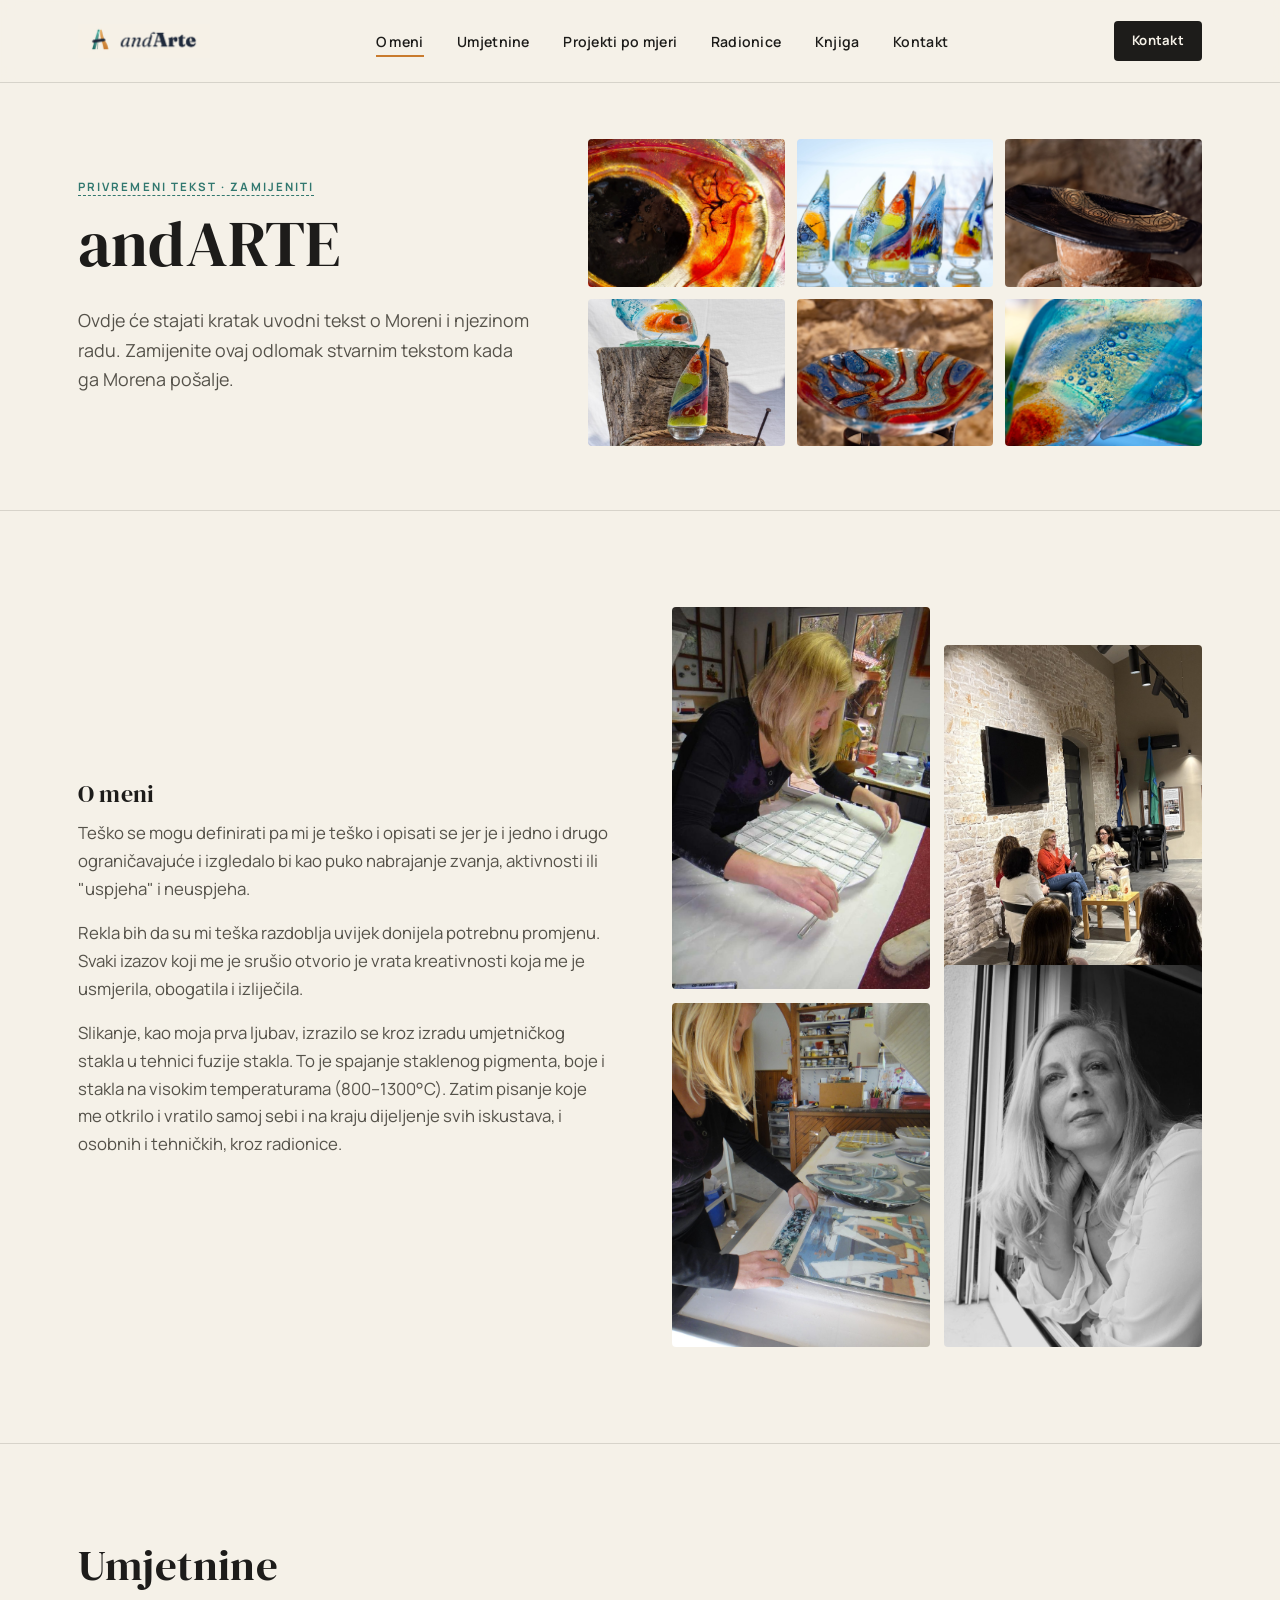
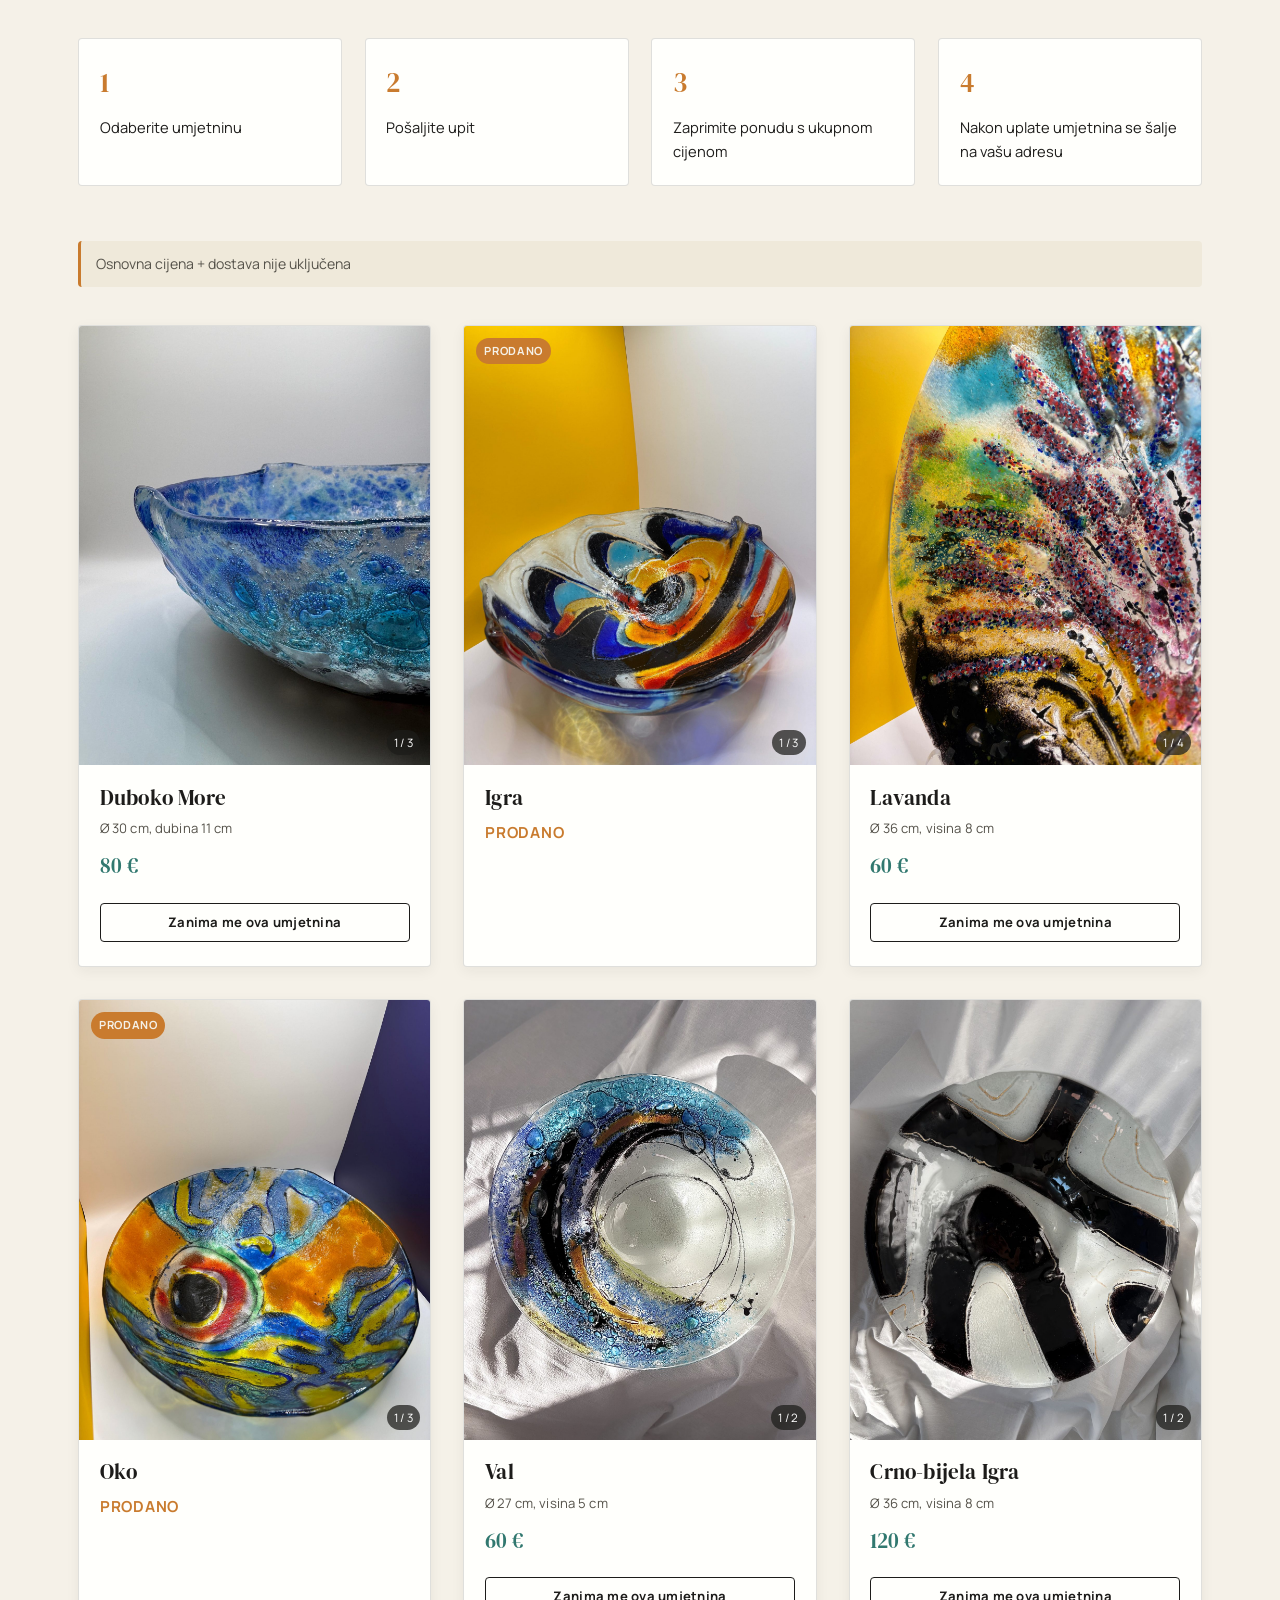
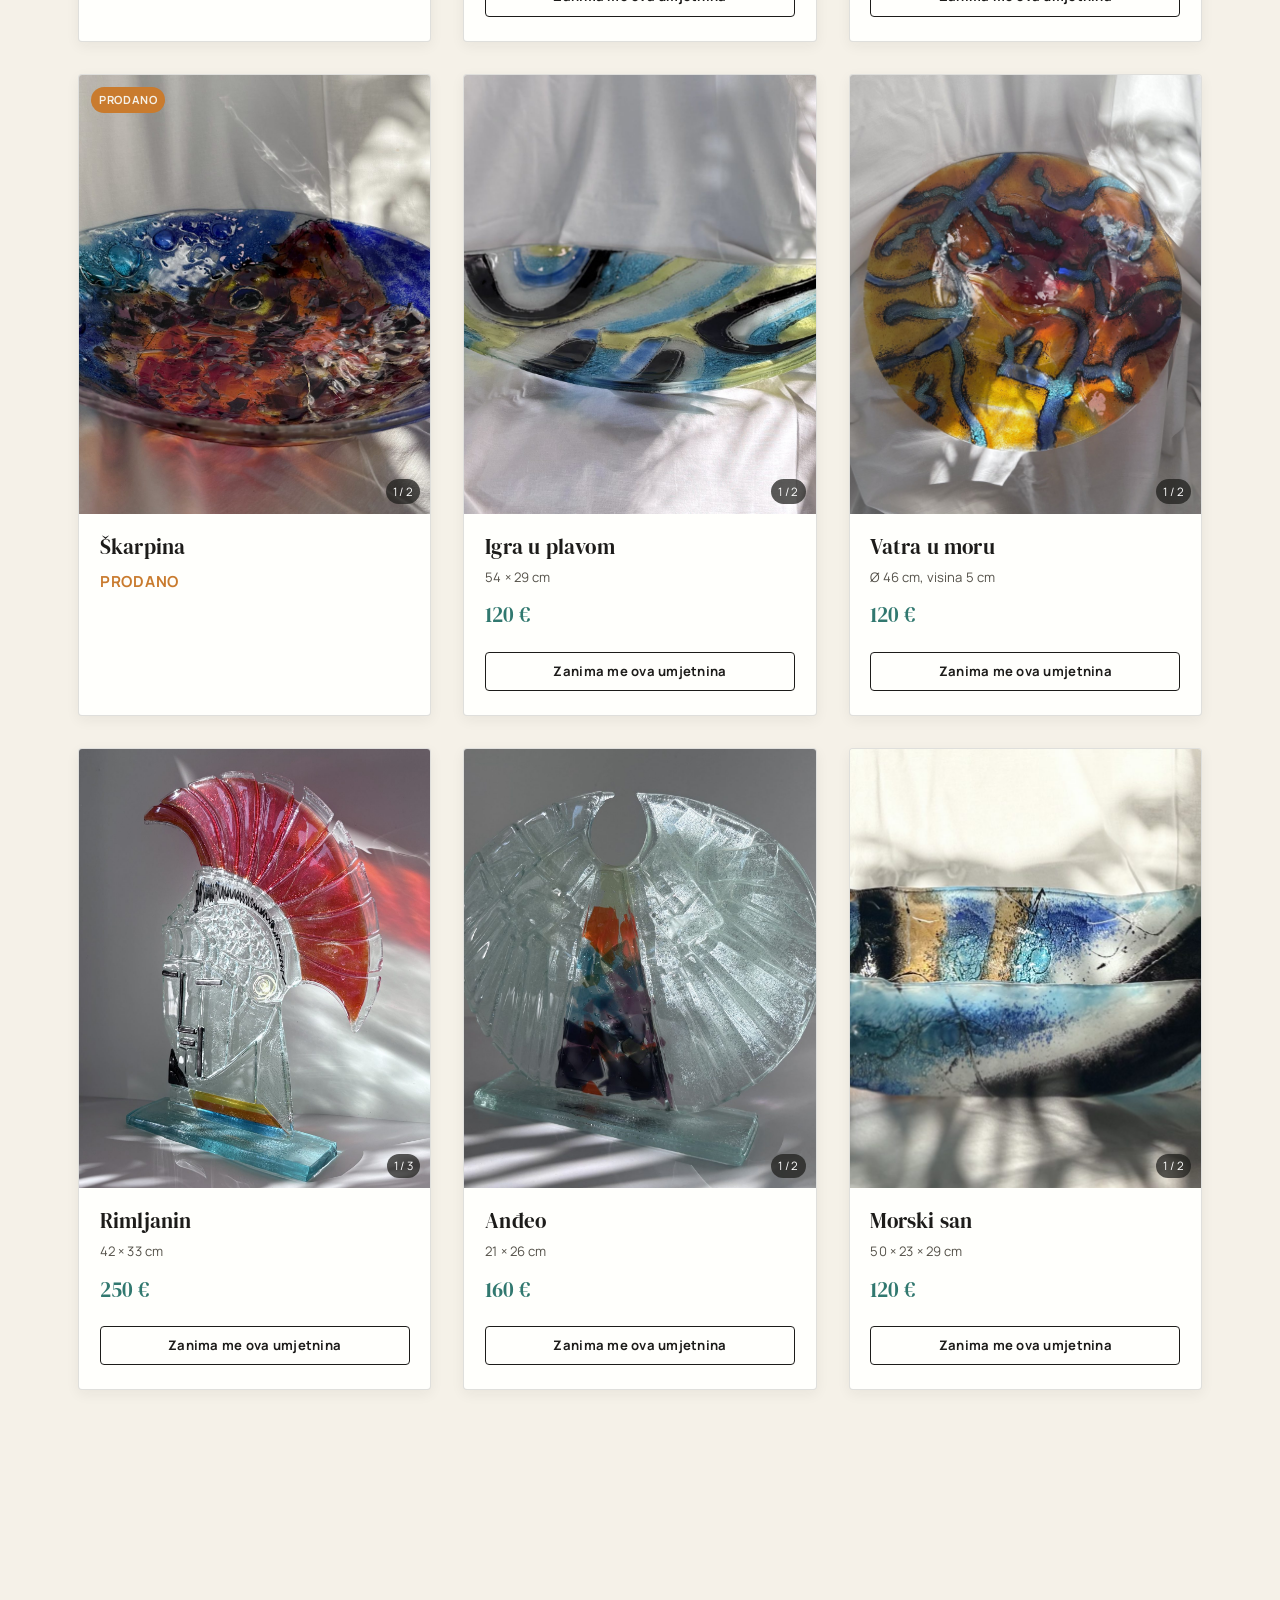
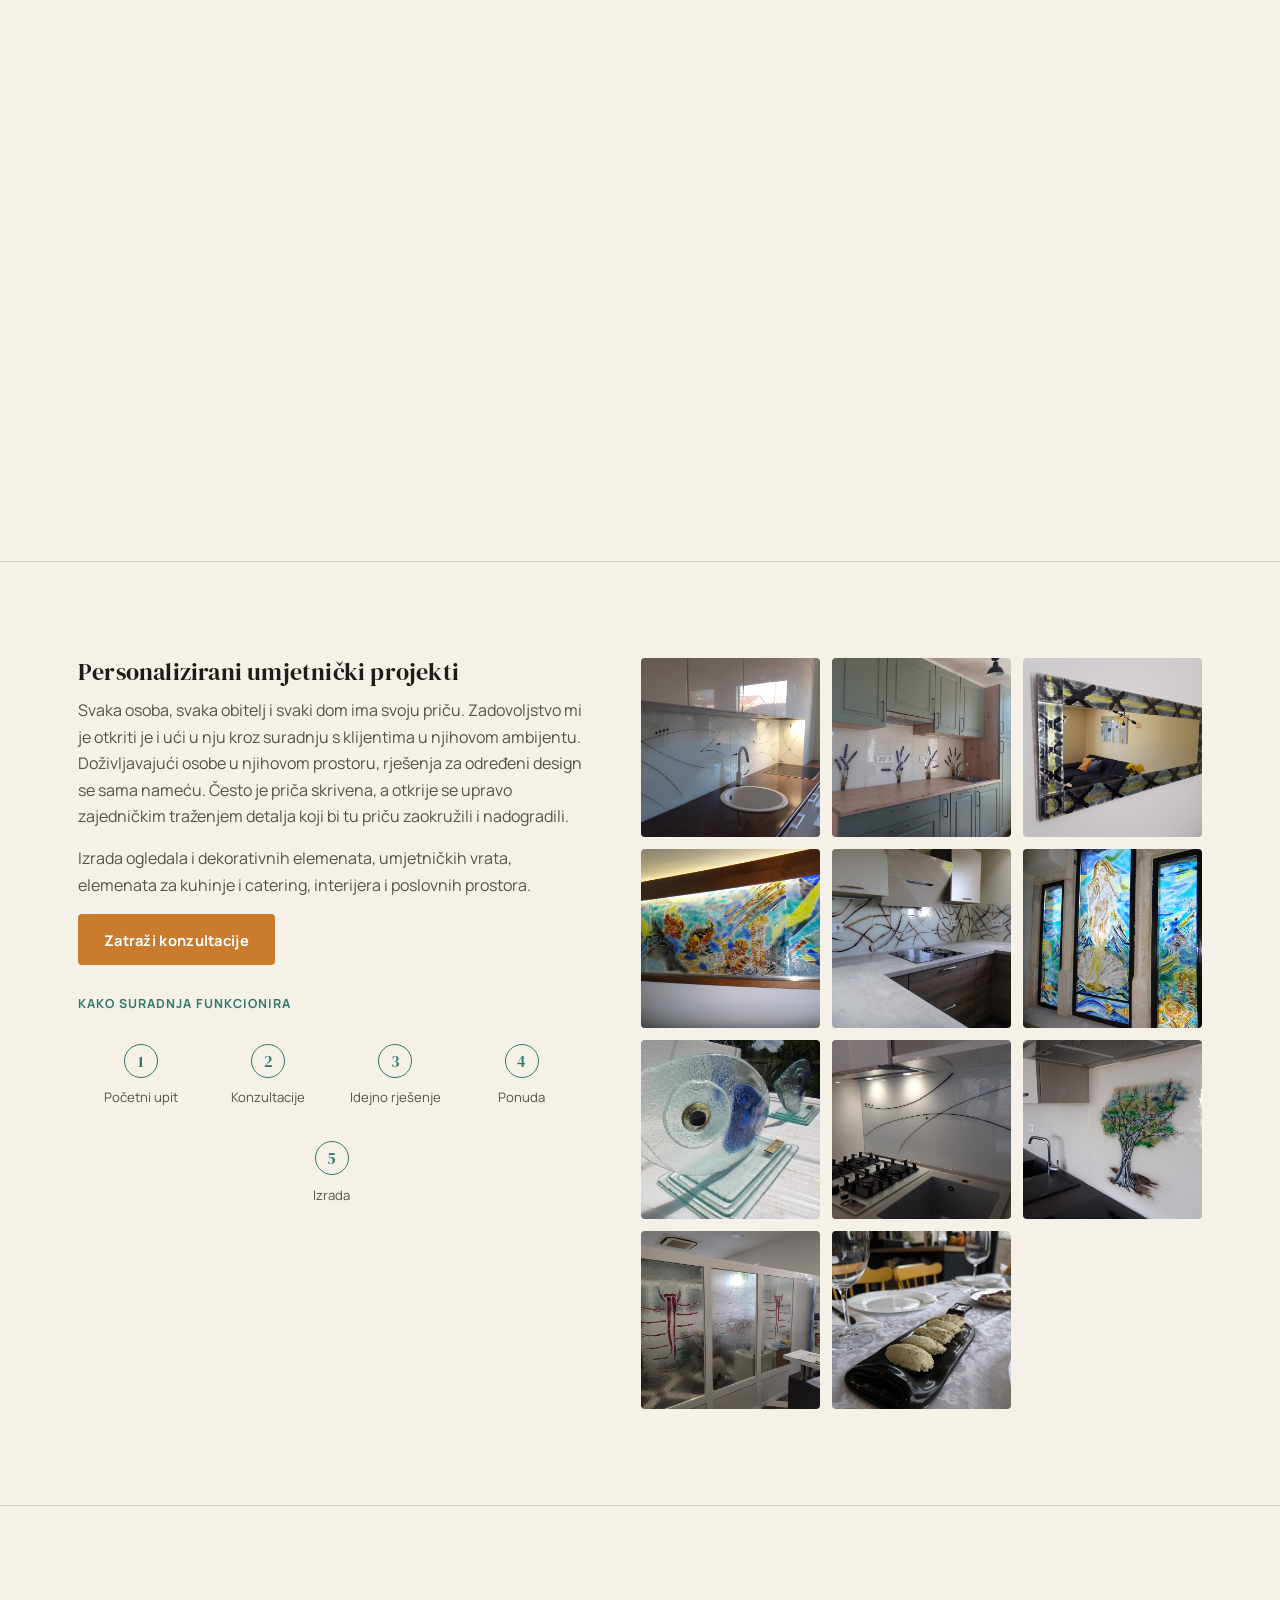
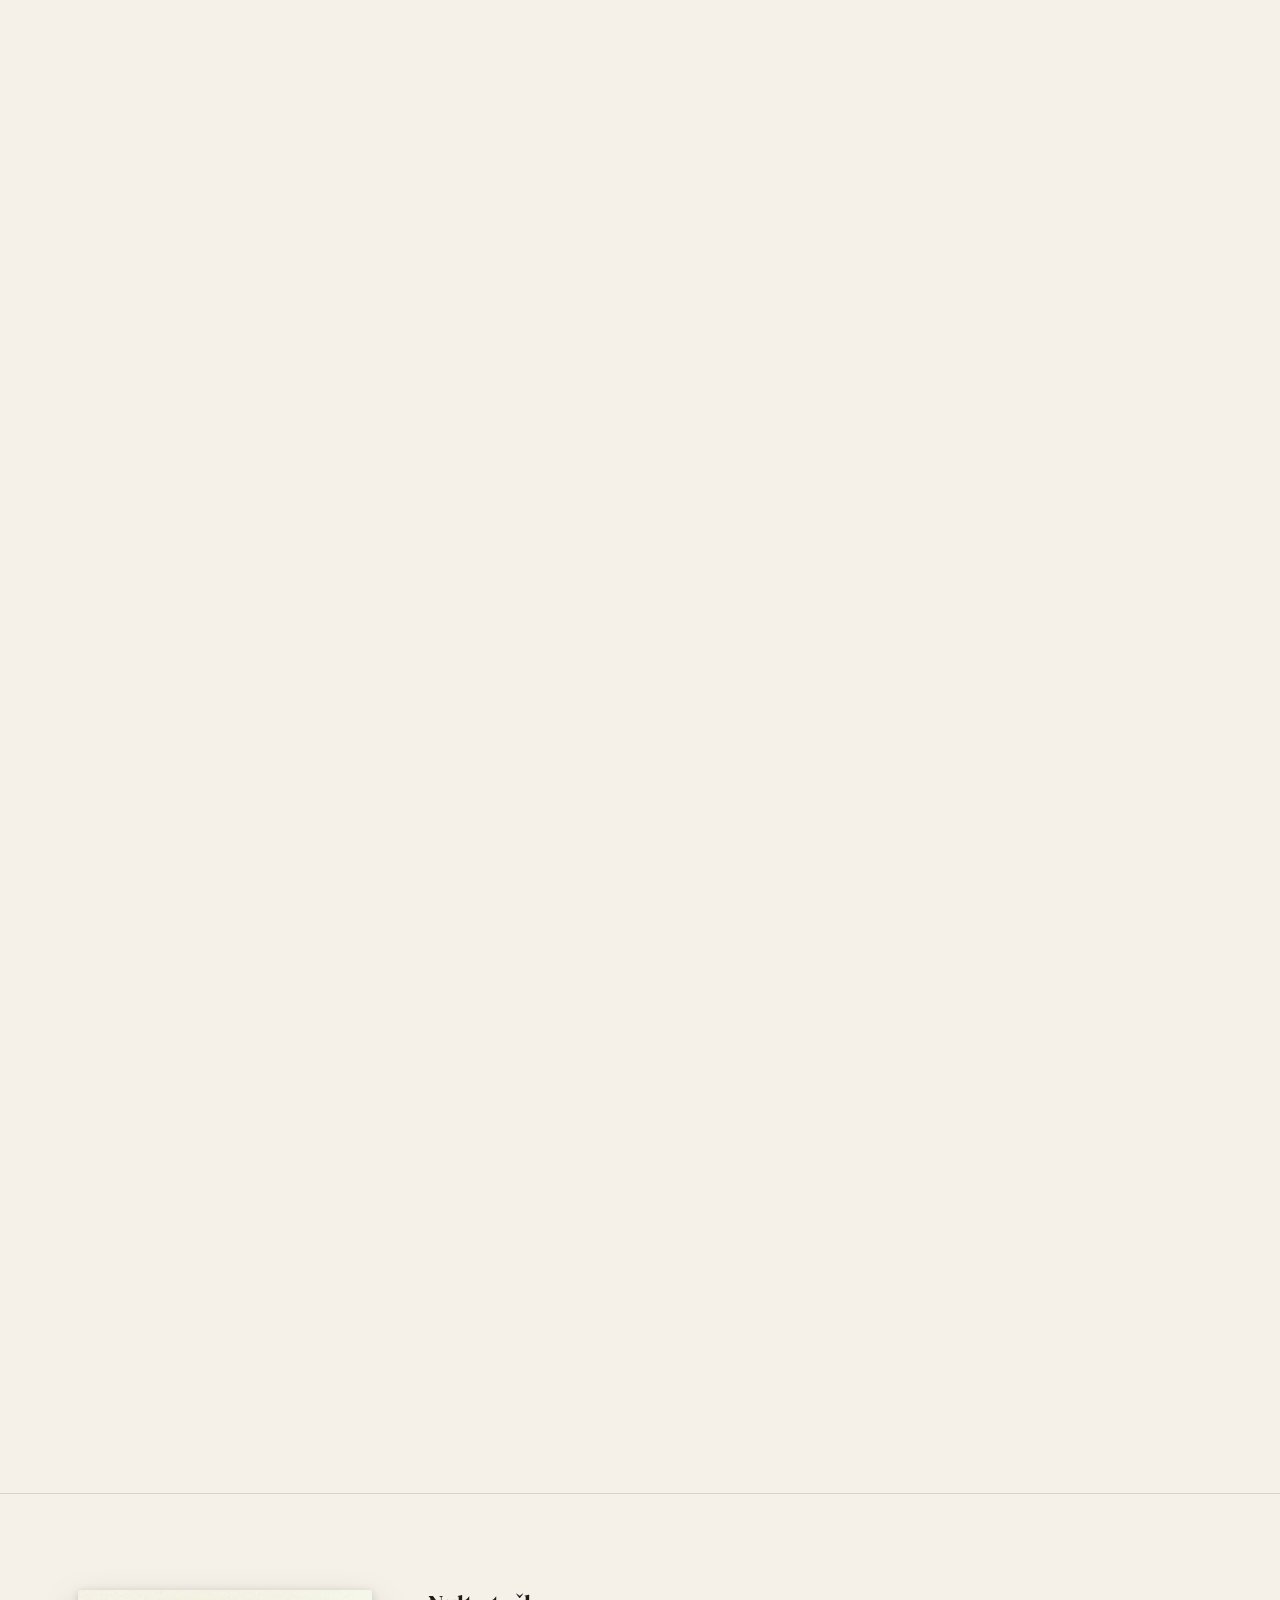
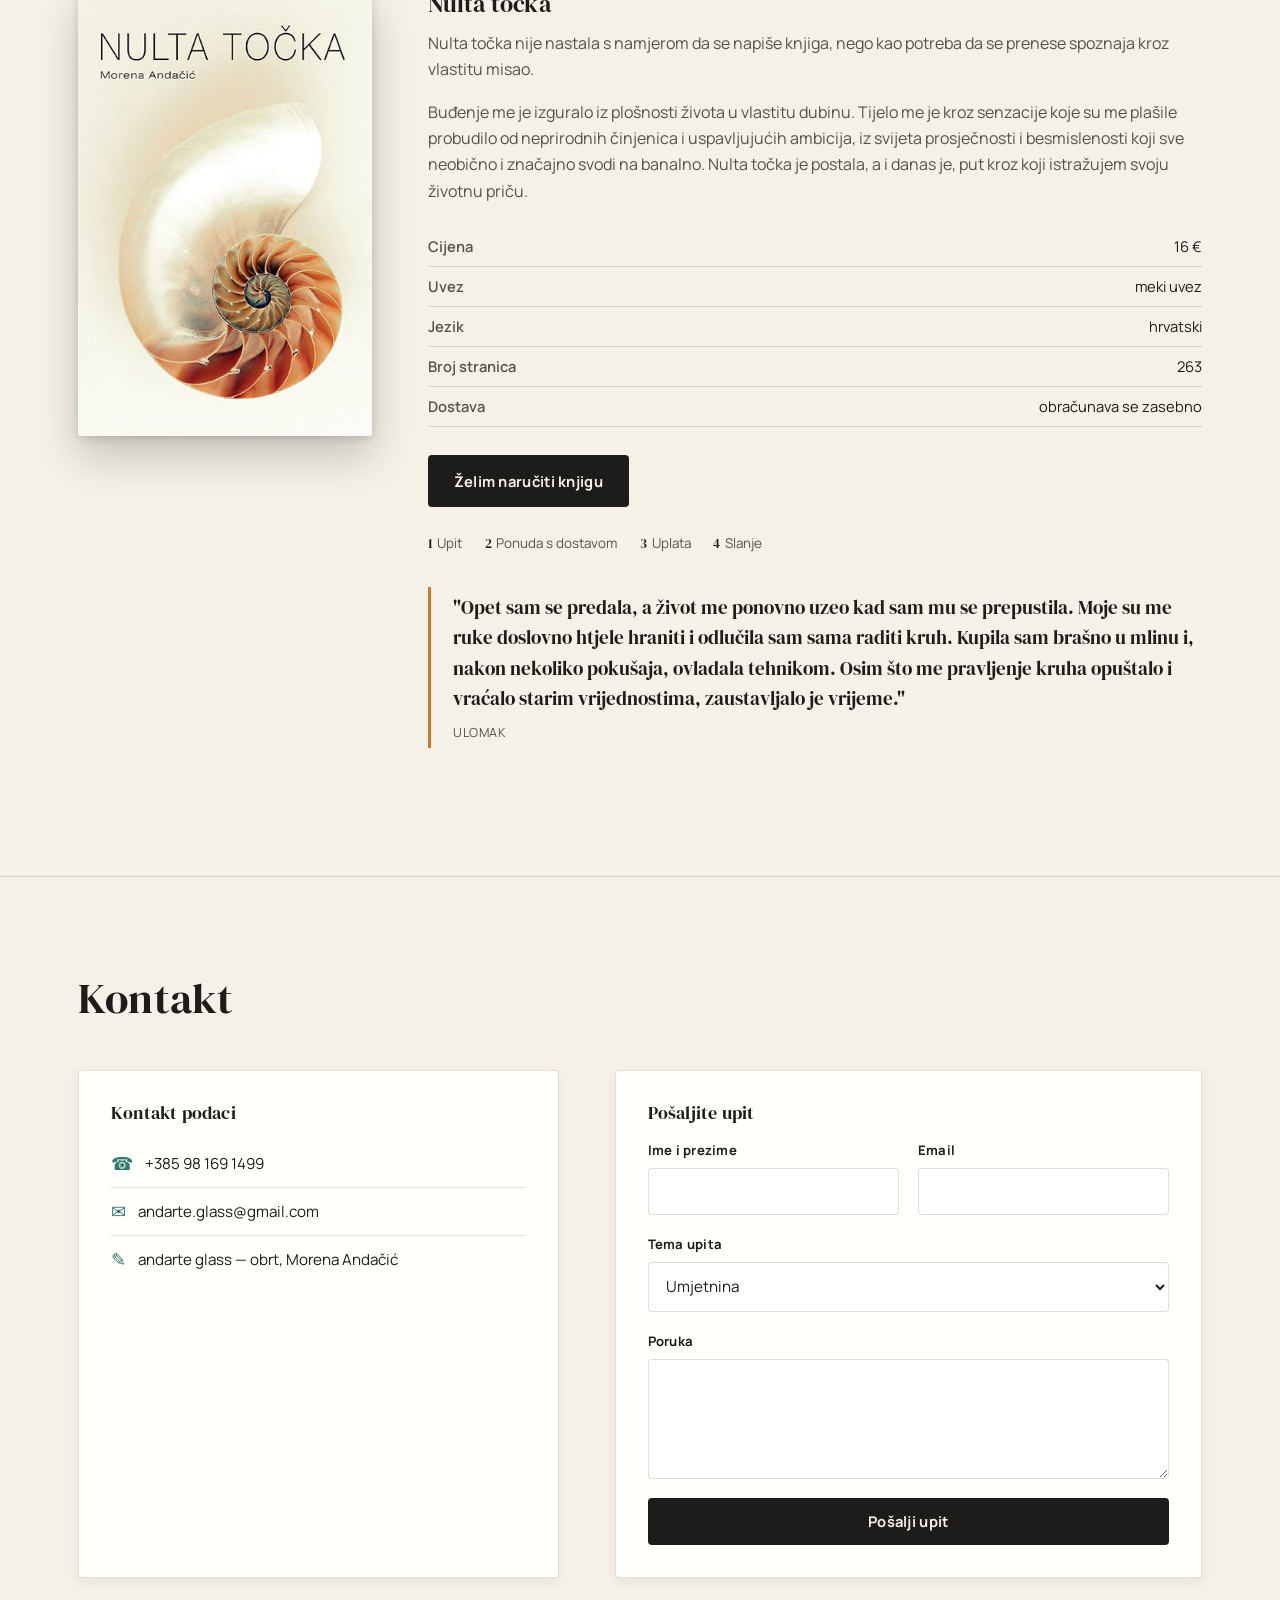
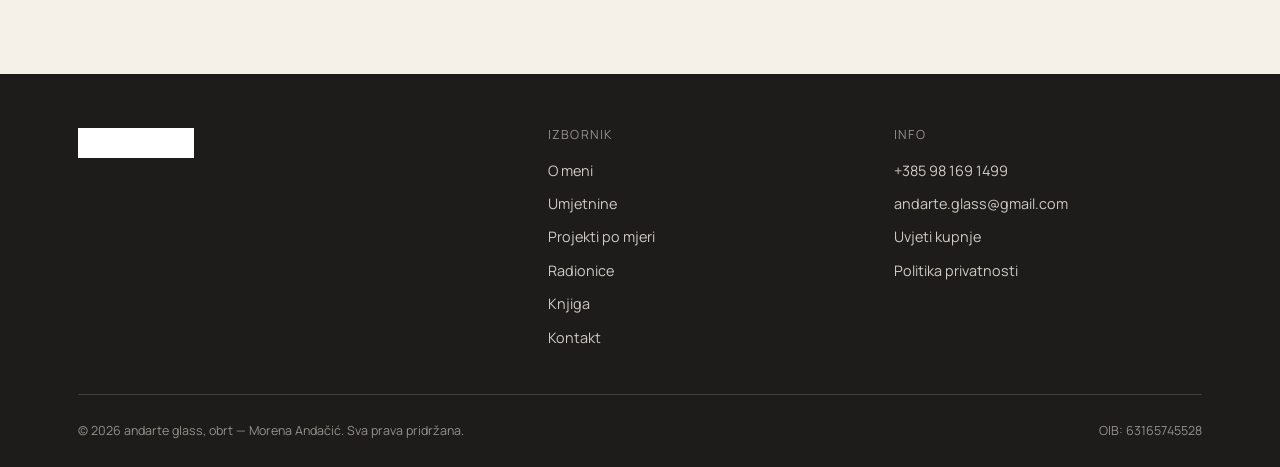
==== index.html @ a4c7a003 "Initial commit" ====
<!doctype html>
<html lang="hr">
<head>
<meta charset="UTF-8">
<meta name="viewport" content="width=device-width, initial-scale=1">
<title>andARTE</title>
<meta name="description" content="andARTE — Morena Andačić">
<link rel="icon" href="favicon.ico" sizes="any">
<link rel="apple-touch-icon" href="images/apple-touch-icon.png">
<link rel="preconnect" href="https://fonts.googleapis.com">
<link rel="preconnect" href="https://fonts.gstatic.com" crossorigin>
<link href="https://fonts.googleapis.com/css2?family=DM+Serif+Display:ital@0;1&family=Manrope:wght@400;500;600;700;800&display=swap" rel="stylesheet">
<link rel="stylesheet" href="css/style.css">
</head>
<body>
<a class="skip-link" href="#main">Preskoči na sadržaj</a>

<header class="site-header">
  <div class="wrap">
    <a href="#top" class="brand"><img src="images/logo.png" alt="andARTE"></a>
    <nav aria-label="Glavni izbornik">
      <ul class="nav-list">
        <li><a href="#o-meni">O meni</a></li>
        <li><a href="#umjetnine">Umjetnine</a></li>
        <li><a href="#projekti">Projekti po mjeri</a></li>
        <li><a href="#radionice">Radionice</a></li>
        <li><a href="#knjiga">Knjiga</a></li>
        <li><a href="#kontakt">Kontakt</a></li>
      </ul>
    </nav>
    <div class="nav-cta">
      <a class="btn btn-primary btn-sm btn-text" href="#kontakt">Kontakt</a>
      <button class="hamburger" aria-label="Otvori izbornik" aria-expanded="false">
        <span></span><span></span><span></span>
      </button>
    </div>
  </div>
</header>

<main id="main">

  <!-- HERO -->
  <section class="hero" id="top">
    <div class="wrap">
      <div class="hero-copy reveal">
        <span class="eyebrow placeholder-tag">Privremeni tekst &middot; zamijeniti</span>
        <h1>andARTE</h1>
        <!-- PLACEHOLDER — replace with Morena's own intro text once she sends it -->
        <p class="placeholder-text">Ovdje će stajati kratak uvodni tekst o Moreni i njezinom radu. Zamijenite ovaj odlomak stvarnim tekstom kada ga Morena pošalje.</p>
      </div>
      <div class="hero-grid reveal">
        <a href="images/hero-strip-1.jpg" data-lightbox-single><img src="images/hero-strip-1.jpg" alt="Detalj umjetničkog stakla u fuziji" loading="lazy"></a>
        <a href="images/hero-strip-2.jpg" data-lightbox-single><img src="images/hero-strip-2.jpg" alt="Staklene skulpture u obliku jedra" loading="lazy"></a>
        <a href="images/hero-strip-3.jpg" data-lightbox-single><img src="images/hero-strip-3.jpg" alt="Umjetničko djelo od fuziranog stakla" loading="lazy"></a>
        <a href="images/hero-strip-4.jpg" data-lightbox-single><img src="images/hero-strip-4.jpg" alt="Umjetničko djelo od fuziranog stakla" loading="lazy"></a>
        <a href="images/hero-strip-5.jpg" data-lightbox-single><img src="images/hero-strip-5.jpg" alt="Umjetničko djelo od fuziranog stakla" loading="lazy"></a>
        <a href="images/hero-strip-6.jpg" data-lightbox-single><img src="images/hero-strip-6.jpg" alt="Umjetničko djelo od fuziranog stakla" loading="lazy"></a>
      </div>
    </div>
  </section>

  <!-- O MENI -->
  <section id="o-meni">
    <div class="wrap">
      <div class="about-grid">
        <div class="about-text reveal">
          <h2>O meni</h2>
          <p>Teško se mogu definirati pa mi je teško i opisati se jer je i jedno i drugo ograničavajuće i izgledalo bi kao puko nabrajanje zvanja, aktivnosti ili "uspjeha" i neuspjeha.</p>
          <p>Rekla bih da su mi teška razdoblja uvijek donijela potrebnu promjenu. Svaki izazov koji me je srušio otvorio je vrata kreativnosti koja me je usmjerila, obogatila i izliječila.</p>
          <p>Slikanje, kao moja prva ljubav, izrazilo se kroz izradu umjetničkog stakla u tehnici fuzije stakla. To je spajanje staklenog pigmenta, boje i stakla na visokim temperaturama (800–1300°C). Zatim pisanje koje me otkrilo i vratilo samoj sebi i na kraju dijeljenje svih iskustava, i osobnih i tehničkih, kroz radionice.</p>
        </div>
        <div class="about-photos reveal">
          <a href="images/about-1.jpg" data-lightbox-single><img src="images/about-1.jpg" alt="Morena Andačić u ateljeu" loading="lazy"></a>
          <a href="images/about-2.jpg" data-lightbox-single><img src="images/about-2.jpg" alt="Izrada umjetničkog stakla" loading="lazy"></a>
          <a href="images/about-3.jpg" data-lightbox-single><img src="images/about-3.jpg" alt="Proces fuzije stakla" loading="lazy"></a>
          <a href="images/about-4.jpg" data-lightbox-single><img src="images/about-4.jpg" alt="Detalj rada u ateljeu" loading="lazy"></a>
        </div>
      </div>
    </div>
  </section>

  <!-- UMJETNINE -->
  <section id="umjetnine">
    <div class="wrap">
      <div class="section-head reveal">
        <h2>Umjetnine</h2>
      </div>

      <ol class="buy-steps reveal">
        <li><span class="num">1</span><p>Odaberite umjetninu</p></li>
        <li><span class="num">2</span><p>Pošaljite upit</p></li>
        <li><span class="num">3</span><p>Zaprimite ponudu s ukupnom cijenom</p></li>
        <li><span class="num">4</span><p>Nakon uplate umjetnina se šalje na vašu adresu</p></li>
      </ol>

      <div class="price-note reveal">Osnovna cijena + dostava nije uključena</div>

      <div class="art-grid" id="art-grid">
        <article class="art-card reveal">
          <a class="art-media" href="images/artwork-01-1.jpg" data-gallery="artwork-01-1.jpg,artwork-01-2.jpg,artwork-01-3.jpg">
            <img src="images/artwork-01-1.jpg" alt="Duboko More" loading="lazy">
          <span class="count">1 / 3</span>
          </a>
          <div class="art-body">
            <h3>Duboko More</h3>
          <div class="art-dims">Ø 30 cm, dubina 11 cm</div>
            <div class="art-price">80 &euro;</div>
          <a class="btn btn-outline btn-sm btn-block" href="mailto:andarte.glass@gmail.com?subject=Upit%20%E2%80%94%20Duboko%20More&body=Pozdrav%20Morena%2C%0A%0AZanima%20me%20umjetnina%20%E2%80%9CDuboko%20More%E2%80%9D%20%2880%20%E2%82%AC%2C%20%C3%98%2030%20cm%2C%20dubina%2011%20cm%29.%0AMolim%20Vas%20javite%20mi%20dostupnost%20i%20tro%C5%A1ak%20dostave%20na%20moju%20adresu.%0A%0AHvala%21%0A">Zanima me ova umjetnina</a>
          </div>
        </article>
        <article class="art-card reveal">
          <a class="art-media" href="images/artwork-02-1.jpg" data-gallery="artwork-02-1.jpg,artwork-02-2.jpg,artwork-02-3.jpg">
            <img src="images/artwork-02-1.jpg" alt="Igra" loading="lazy">
          <span class="art-badge sold">Prodano</span>
          <span class="count">1 / 3</span>
          </a>
          <div class="art-body">
            <h3>Igra</h3>
            <div class="art-price sold">Prodano</div>
          </div>
        </article>
        <article class="art-card reveal">
          <a class="art-media" href="images/artwork-03-1.jpg" data-gallery="artwork-03-1.jpg,artwork-03-2.jpg,artwork-03-3.jpg,artwork-03-4.jpg">
            <img src="images/artwork-03-1.jpg" alt="Lavanda" loading="lazy">
          <span class="count">1 / 4</span>
          </a>
          <div class="art-body">
            <h3>Lavanda</h3>
          <div class="art-dims">Ø 36 cm, visina 8 cm</div>
            <div class="art-price">60 &euro;</div>
          <a class="btn btn-outline btn-sm btn-block" href="mailto:andarte.glass@gmail.com?subject=Upit%20%E2%80%94%20Lavanda&body=Pozdrav%20Morena%2C%0A%0AZanima%20me%20umjetnina%20%E2%80%9CLavanda%E2%80%9D%20%2860%20%E2%82%AC%2C%20%C3%98%2036%20cm%2C%20visina%208%20cm%29.%0AMolim%20Vas%20javite%20mi%20dostupnost%20i%20tro%C5%A1ak%20dostave%20na%20moju%20adresu.%0A%0AHvala%21%0A">Zanima me ova umjetnina</a>
          </div>
        </article>
        <article class="art-card reveal">
          <a class="art-media" href="images/artwork-04-1.jpg" data-gallery="artwork-04-1.jpg,artwork-04-2.jpg,artwork-04-3.jpg">
            <img src="images/artwork-04-1.jpg" alt="Oko" loading="lazy">
          <span class="art-badge sold">Prodano</span>
          <span class="count">1 / 3</span>
          </a>
          <div class="art-body">
            <h3>Oko</h3>
            <div class="art-price sold">Prodano</div>
          </div>
        </article>
        <article class="art-card reveal">
          <a class="art-media" href="images/artwork-05-1.jpg" data-gallery="artwork-05-1.jpg,artwork-05-2.jpg">
            <img src="images/artwork-05-1.jpg" alt="Val" loading="lazy">
          <span class="count">1 / 2</span>
          </a>
          <div class="art-body">
            <h3>Val</h3>
          <div class="art-dims">Ø 27 cm, visina 5 cm</div>
            <div class="art-price">60 &euro;</div>
          <a class="btn btn-outline btn-sm btn-block" href="mailto:andarte.glass@gmail.com?subject=Upit%20%E2%80%94%20Val&body=Pozdrav%20Morena%2C%0A%0AZanima%20me%20umjetnina%20%E2%80%9CVal%E2%80%9D%20%2860%20%E2%82%AC%2C%20%C3%98%2027%20cm%2C%20visina%205%20cm%29.%0AMolim%20Vas%20javite%20mi%20dostupnost%20i%20tro%C5%A1ak%20dostave%20na%20moju%20adresu.%0A%0AHvala%21%0A">Zanima me ova umjetnina</a>
          </div>
        </article>
        <article class="art-card reveal">
          <a class="art-media" href="images/artwork-06-1.jpg" data-gallery="artwork-06-1.jpg,artwork-06-2.jpg">
            <img src="images/artwork-06-1.jpg" alt="Crno-bijela Igra" loading="lazy">
          <span class="count">1 / 2</span>
          </a>
          <div class="art-body">
            <h3>Crno-bijela Igra</h3>
          <div class="art-dims">Ø 36 cm, visina 8 cm</div>
            <div class="art-price">120 &euro;</div>
          <a class="btn btn-outline btn-sm btn-block" href="mailto:andarte.glass@gmail.com?subject=Upit%20%E2%80%94%20Crno-bijela%20Igra&body=Pozdrav%20Morena%2C%0A%0AZanima%20me%20umjetnina%20%E2%80%9CCrno-bijela%20Igra%E2%80%9D%20%28120%20%E2%82%AC%2C%20%C3%98%2036%20cm%2C%20visina%208%20cm%29.%0AMolim%20Vas%20javite%20mi%20dostupnost%20i%20tro%C5%A1ak%20dostave%20na%20moju%20adresu.%0A%0AHvala%21%0A">Zanima me ova umjetnina</a>
          </div>
        </article>
        <article class="art-card reveal">
          <a class="art-media" href="images/artwork-07-1.jpg" data-gallery="artwork-07-1.jpg,artwork-07-2.jpg">
            <img src="images/artwork-07-1.jpg" alt="Škarpina" loading="lazy">
          <span class="art-badge sold">Prodano</span>
          <span class="count">1 / 2</span>
          </a>
          <div class="art-body">
            <h3>Škarpina</h3>
            <div class="art-price sold">Prodano</div>
          </div>
        </article>
        <article class="art-card reveal">
          <a class="art-media" href="images/artwork-08-1.jpg" data-gallery="artwork-08-1.jpg,artwork-08-2.jpg">
            <img src="images/artwork-08-1.jpg" alt="Igra u plavom" loading="lazy">
          <span class="count">1 / 2</span>
          </a>
          <div class="art-body">
            <h3>Igra u plavom</h3>
          <div class="art-dims">54 × 29 cm</div>
            <div class="art-price">120 &euro;</div>
          <a class="btn btn-outline btn-sm btn-block" href="mailto:andarte.glass@gmail.com?subject=Upit%20%E2%80%94%20Igra%20u%20plavom&body=Pozdrav%20Morena%2C%0A%0AZanima%20me%20umjetnina%20%E2%80%9CIgra%20u%20plavom%E2%80%9D%20%28120%20%E2%82%AC%2C%2054%20%C3%97%2029%20cm%29.%0AMolim%20Vas%20javite%20mi%20dostupnost%20i%20tro%C5%A1ak%20dostave%20na%20moju%20adresu.%0A%0AHvala%21%0A">Zanima me ova umjetnina</a>
          </div>
        </article>
        <article class="art-card reveal">
          <a class="art-media" href="images/artwork-09-1.jpg" data-gallery="artwork-09-1.jpg,artwork-09-2.jpg">
            <img src="images/artwork-09-1.jpg" alt="Vatra u moru" loading="lazy">
          <span class="count">1 / 2</span>
          </a>
          <div class="art-body">
            <h3>Vatra u moru</h3>
          <div class="art-dims">Ø 46 cm, visina 5 cm</div>
            <div class="art-price">120 &euro;</div>
          <a class="btn btn-outline btn-sm btn-block" href="mailto:andarte.glass@gmail.com?subject=Upit%20%E2%80%94%20Vatra%20u%20moru&body=Pozdrav%20Morena%2C%0A%0AZanima%20me%20umjetnina%20%E2%80%9CVatra%20u%20moru%E2%80%9D%20%28120%20%E2%82%AC%2C%20%C3%98%2046%20cm%2C%20visina%205%20cm%29.%0AMolim%20Vas%20javite%20mi%20dostupnost%20i%20tro%C5%A1ak%20dostave%20na%20moju%20adresu.%0A%0AHvala%21%0A">Zanima me ova umjetnina</a>
          </div>
        </article>
        <article class="art-card reveal">
          <a class="art-media" href="images/artwork-10-1.jpg" data-gallery="artwork-10-1.jpg,artwork-10-2.jpg,artwork-10-3.jpg">
            <img src="images/artwork-10-1.jpg" alt="Rimljanin" loading="lazy">
          <span class="count">1 / 3</span>
          </a>
          <div class="art-body">
            <h3>Rimljanin</h3>
          <div class="art-dims">42 × 33 cm</div>
            <div class="art-price">250 &euro;</div>
          <a class="btn btn-outline btn-sm btn-block" href="mailto:andarte.glass@gmail.com?subject=Upit%20%E2%80%94%20Rimljanin&body=Pozdrav%20Morena%2C%0A%0AZanima%20me%20umjetnina%20%E2%80%9CRimljanin%E2%80%9D%20%28250%20%E2%82%AC%2C%2042%20%C3%97%2033%20cm%29.%0AMolim%20Vas%20javite%20mi%20dostupnost%20i%20tro%C5%A1ak%20dostave%20na%20moju%20adresu.%0A%0AHvala%21%0A">Zanima me ova umjetnina</a>
          </div>
        </article>
        <article class="art-card reveal">
          <a class="art-media" href="images/artwork-11-1.jpg" data-gallery="artwork-11-1.jpg,artwork-11-2.jpg">
            <img src="images/artwork-11-1.jpg" alt="Anđeo" loading="lazy">
          <span class="count">1 / 2</span>
          </a>
          <div class="art-body">
            <h3>Anđeo</h3>
          <div class="art-dims">21 × 26 cm</div>
            <div class="art-price">160 &euro;</div>
          <a class="btn btn-outline btn-sm btn-block" href="mailto:andarte.glass@gmail.com?subject=Upit%20%E2%80%94%20An%C4%91eo&body=Pozdrav%20Morena%2C%0A%0AZanima%20me%20umjetnina%20%E2%80%9CAn%C4%91eo%E2%80%9D%20%28160%20%E2%82%AC%2C%2021%20%C3%97%2026%20cm%29.%0AMolim%20Vas%20javite%20mi%20dostupnost%20i%20tro%C5%A1ak%20dostave%20na%20moju%20adresu.%0A%0AHvala%21%0A">Zanima me ova umjetnina</a>
          </div>
        </article>
        <article class="art-card reveal">
          <a class="art-media" href="images/artwork-12-1.jpg" data-gallery="artwork-12-1.jpg,artwork-12-2.jpg">
            <img src="images/artwork-12-1.jpg" alt="Morski san" loading="lazy">
          <span class="count">1 / 2</span>
          </a>
          <div class="art-body">
            <h3>Morski san</h3>
          <div class="art-dims">50 × 23 × 29 cm</div>
            <div class="art-price">120 &euro;</div>
          <a class="btn btn-outline btn-sm btn-block" href="mailto:andarte.glass@gmail.com?subject=Upit%20%E2%80%94%20Morski%20san&body=Pozdrav%20Morena%2C%0A%0AZanima%20me%20umjetnina%20%E2%80%9CMorski%20san%E2%80%9D%20%28120%20%E2%82%AC%2C%2050%20%C3%97%2023%20%C3%97%2029%20cm%29.%0AMolim%20Vas%20javite%20mi%20dostupnost%20i%20tro%C5%A1ak%20dostave%20na%20moju%20adresu.%0A%0AHvala%21%0A">Zanima me ova umjetnina</a>
          </div>
        </article>
        <article class="art-card reveal">
          <a class="art-media" href="images/artwork-13-1.jpg" data-gallery="artwork-13-1.jpg,artwork-13-2.jpg">
            <img src="images/artwork-13-1.jpg" alt="Žena od vatre" loading="lazy">
          <span class="count">1 / 2</span>
          </a>
          <div class="art-body">
            <h3>Žena od vatre</h3>
          <div class="art-dims">32 × 32,5 × 29 cm</div>
            <div class="art-price">250 &euro;</div>
          <a class="btn btn-outline btn-sm btn-block" href="mailto:andarte.glass@gmail.com?subject=Upit%20%E2%80%94%20%C5%BDena%20od%20vatre&body=Pozdrav%20Morena%2C%0A%0AZanima%20me%20umjetnina%20%E2%80%9C%C5%BDena%20od%20vatre%E2%80%9D%20%28250%20%E2%82%AC%2C%2032%20%C3%97%2032%2C5%20%C3%97%2029%20cm%29.%0AMolim%20Vas%20javite%20mi%20dostupnost%20i%20tro%C5%A1ak%20dostave%20na%20moju%20adresu.%0A%0AHvala%21%0A">Zanima me ova umjetnina</a>
          </div>
        </article>
        <article class="art-card reveal">
          <a class="art-media" href="images/artwork-14-1.jpg" data-gallery="artwork-14-1.jpg,artwork-14-2.jpg">
            <img src="images/artwork-14-1.jpg" alt="Žena od vatre II" loading="lazy">
          <span class="count">1 / 2</span>
          </a>
          <div class="art-body">
            <h3>Žena od vatre II</h3>
          <div class="art-dims">32 × 32,5 × 29 cm</div>
            <div class="art-price">250 &euro;</div>
          <a class="btn btn-outline btn-sm btn-block" href="mailto:andarte.glass@gmail.com?subject=Upit%20%E2%80%94%20%C5%BDena%20od%20vatre%20II&body=Pozdrav%20Morena%2C%0A%0AZanima%20me%20umjetnina%20%E2%80%9C%C5%BDena%20od%20vatre%20II%E2%80%9D%20%28250%20%E2%82%AC%2C%2032%20%C3%97%2032%2C5%20%C3%97%2029%20cm%29.%0AMolim%20Vas%20javite%20mi%20dostupnost%20i%20tro%C5%A1ak%20dostave%20na%20moju%20adresu.%0A%0AHvala%21%0A">Zanima me ova umjetnina</a>
          </div>
        </article>
        <article class="art-card reveal">
          <a class="art-media" href="images/artwork-15-1.jpg" data-gallery="artwork-15-1.jpg,artwork-15-2.jpg">
            <img src="images/artwork-15-1.jpg" alt="Šampier" loading="lazy">
          <span class="count">1 / 2</span>
          </a>
          <div class="art-body">
            <h3>Šampier</h3>
          <div class="art-dims">Ø 34 cm, visina 6,5 cm</div>
            <div class="art-price">120 &euro;</div>
          <a class="btn btn-outline btn-sm btn-block" href="mailto:andarte.glass@gmail.com?subject=Upit%20%E2%80%94%20%C5%A0ampier&body=Pozdrav%20Morena%2C%0A%0AZanima%20me%20umjetnina%20%E2%80%9C%C5%A0ampier%E2%80%9D%20%28120%20%E2%82%AC%2C%20%C3%98%2034%20cm%2C%20visina%206%2C5%20cm%29.%0AMolim%20Vas%20javite%20mi%20dostupnost%20i%20tro%C5%A1ak%20dostave%20na%20moju%20adresu.%0A%0AHvala%21%0A">Zanima me ova umjetnina</a>
          </div>
        </article>
      </div>
    </div>
  </section>

  <!-- PROJEKTI PO MJERI -->
  <section id="projekti">
    <div class="wrap">
      <div class="custom-wrap">
        <div class="reveal">
          <h2>Personalizirani umjetnički projekti</h2>
          <p>Svaka osoba, svaka obitelj i svaki dom ima svoju priču. Zadovoljstvo mi je otkriti je i ući u nju kroz suradnju s klijentima u njihovom ambijentu. Doživljavajući osobe u njihovom prostoru, rješenja za određeni design se sama nameću. Često je priča skrivena, a otkrije se upravo zajedničkim traženjem detalja koji bi tu priču zaokružili i nadogradili.</p>

          <p>Izrada ogledala i dekorativnih elemenata, umjetničkih vrata, elemenata za kuhinje i catering, interijera i poslovnih prostora.</p>

          <a class="btn btn-accent" href="mailto:andarte.glass@gmail.com?subject=Upit%20%E2%80%94%20Konzultacije%20za%20projekt%20po%20mjeri&body=Pozdrav%20Morena%2C%0A%0AZanima%20me%20izrada%20personaliziranog%20umjetni%C4%8Dkog%20projekta.%20Ukratko%20o%20ideji%2Fprostoru%3A%0A%0AHvala%21">Zatraži konzultacije</a>

          <h3 class="steps-title">Kako suradnja funkcionira</h3>
          <ol class="custom-steps">
            <li><span>Početni upit</span></li>
            <li><span>Konzultacije</span></li>
            <li><span>Idejno rješenje</span></li>
            <li><span>Ponuda</span></li>
            <li><span>Izrada</span></li>
          </ol>
        </div>

        <div class="custom-gallery reveal" id="custom-gallery">
        <a href="images/custom-01.jpg" data-gallery="custom-01.jpg,custom-02.jpg,custom-03.jpg,custom-04.jpg,custom-05.jpg,custom-06.jpg,custom-07.jpg,custom-08.jpg,custom-09.jpg,custom-10.jpg,custom-11.jpg" data-gallery-index="0">
          <img src="images/custom-01.jpg" alt="Personalizirani projekt 1" loading="lazy">
        </a>
        <a href="images/custom-02.jpg" data-gallery="custom-01.jpg,custom-02.jpg,custom-03.jpg,custom-04.jpg,custom-05.jpg,custom-06.jpg,custom-07.jpg,custom-08.jpg,custom-09.jpg,custom-10.jpg,custom-11.jpg" data-gallery-index="1">
          <img src="images/custom-02.jpg" alt="Personalizirani projekt 2" loading="lazy">
        </a>
        <a href="images/custom-03.jpg" data-gallery="custom-01.jpg,custom-02.jpg,custom-03.jpg,custom-04.jpg,custom-05.jpg,custom-06.jpg,custom-07.jpg,custom-08.jpg,custom-09.jpg,custom-10.jpg,custom-11.jpg" data-gallery-index="2">
          <img src="images/custom-03.jpg" alt="Personalizirani projekt 3" loading="lazy">
        </a>
        <a href="images/custom-04.jpg" data-gallery="custom-01.jpg,custom-02.jpg,custom-03.jpg,custom-04.jpg,custom-05.jpg,custom-06.jpg,custom-07.jpg,custom-08.jpg,custom-09.jpg,custom-10.jpg,custom-11.jpg" data-gallery-index="3">
          <img src="images/custom-04.jpg" alt="Personalizirani projekt 4" loading="lazy">
        </a>
        <a href="images/custom-05.jpg" data-gallery="custom-01.jpg,custom-02.jpg,custom-03.jpg,custom-04.jpg,custom-05.jpg,custom-06.jpg,custom-07.jpg,custom-08.jpg,custom-09.jpg,custom-10.jpg,custom-11.jpg" data-gallery-index="4">
          <img src="images/custom-05.jpg" alt="Personalizirani projekt 5" loading="lazy">
        </a>
        <a href="images/custom-06.jpg" data-gallery="custom-01.jpg,custom-02.jpg,custom-03.jpg,custom-04.jpg,custom-05.jpg,custom-06.jpg,custom-07.jpg,custom-08.jpg,custom-09.jpg,custom-10.jpg,custom-11.jpg" data-gallery-index="5">
          <img src="images/custom-06.jpg" alt="Personalizirani projekt 6" loading="lazy">
        </a>
        <a href="images/custom-07.jpg" data-gallery="custom-01.jpg,custom-02.jpg,custom-03.jpg,custom-04.jpg,custom-05.jpg,custom-06.jpg,custom-07.jpg,custom-08.jpg,custom-09.jpg,custom-10.jpg,custom-11.jpg" data-gallery-index="6">
          <img src="images/custom-07.jpg" alt="Personalizirani projekt 7" loading="lazy">
        </a>
        <a href="images/custom-08.jpg" data-gallery="custom-01.jpg,custom-02.jpg,custom-03.jpg,custom-04.jpg,custom-05.jpg,custom-06.jpg,custom-07.jpg,custom-08.jpg,custom-09.jpg,custom-10.jpg,custom-11.jpg" data-gallery-index="7">
          <img src="images/custom-08.jpg" alt="Personalizirani projekt 8" loading="lazy">
        </a>
        <a href="images/custom-09.jpg" data-gallery="custom-01.jpg,custom-02.jpg,custom-03.jpg,custom-04.jpg,custom-05.jpg,custom-06.jpg,custom-07.jpg,custom-08.jpg,custom-09.jpg,custom-10.jpg,custom-11.jpg" data-gallery-index="8">
          <img src="images/custom-09.jpg" alt="Personalizirani projekt 9" loading="lazy">
        </a>
        <a href="images/custom-10.jpg" data-gallery="custom-01.jpg,custom-02.jpg,custom-03.jpg,custom-04.jpg,custom-05.jpg,custom-06.jpg,custom-07.jpg,custom-08.jpg,custom-09.jpg,custom-10.jpg,custom-11.jpg" data-gallery-index="9">
          <img src="images/custom-10.jpg" alt="Personalizirani projekt 10" loading="lazy">
        </a>
        <a href="images/custom-11.jpg" data-gallery="custom-01.jpg,custom-02.jpg,custom-03.jpg,custom-04.jpg,custom-05.jpg,custom-06.jpg,custom-07.jpg,custom-08.jpg,custom-09.jpg,custom-10.jpg,custom-11.jpg" data-gallery-index="10">
          <img src="images/custom-11.jpg" alt="Personalizirani projekt 11" loading="lazy">
        </a>
      </div>
      </div>
    </div>
  </section>

  <!-- RADIONICE -->
  <section id="radionice">
    <div class="wrap">
      <div class="section-head reveal">
        <h2>Radionice</h2>
      </div>

      <article class="workshop-card reveal">
        <div class="workshop-media">
          <img src="images/workshop-glass.jpg" alt="Radionica izrade stakla" loading="lazy">
        </div>
        <div>
          <h3>a) Radionica izrade stakla</h3>
          <p>S dvadesetogodišnjim iskustvom u tehnici spajanja stakla (fuziji), dosegnuo sam vrhunac kreativnosti koji mi omogućuje kontinuirani napredak. Moj rad obuhvaća projekte za muzeje i galerije, kao i održavanje radionica i tečajeva. Fuzija stakla proces je u kojem se osnovno staklo na visokoj temperaturi (oko 820°C) povezuje s bojama i pigmentima, stvarajući novo, bezvremensko staklo. Od njega se mogu oblikovati razni predmeti poput svjetiljki, vaza ili skulptura.</p>
          <p>Posjetite moj atelje, razgledajte moje radove i otkrijte vlastitu kreativnost na tečaju uz stručno vodstvo, piće i ugodnu atmosferu.</p>

          <div class="workshop-meta">
            <div><strong>Trajanje</strong>veći predmeti 4–5 h, manji 2 h — radi se do dovršetka</div>
            <div><strong>Jezici</strong>hrvatski, talijanski, engleski</div>
          </div>

          <table class="workshop-price-table">
            <tr><td>Veći predmeti — 2 osobe</td><td>180 € (ukupno)</td></tr>
            <tr><td>Veći predmeti — 1 osoba</td><td>120 €</td></tr>
            <tr><td>Manji predmeti — 3 osobe</td><td>30 €/osobi</td></tr>
            <tr><td>Manji predmeti — 1 osoba</td><td>40 €</td></tr>
          </table>

          <a class="btn btn-primary" href="mailto:andarte.glass@gmail.com?subject=Upit%20%E2%80%94%20Radionica%20izrade%20stakla&body=Pozdrav%20Morena%2C%0A%0AZanima%20me%20radionica%20izrade%20stakla.%20Broj%20osoba%20i%20%C5%BEeljeni%20termin%3A%0A%0AHvala%21">Zatraži ponudu za radionicu</a>
        </div>
      </article>

      <article class="workshop-card no-photo reveal">
        <div>
          <h3>b) Radionica slikanja na platnu (noć nesavršene umjetnosti)</h3>
          <p>Kad kažem nesavršeno, to ponajprije znači nešto oslobođeno pravila i očekivanja. Kad se oslobodimo pravila i očekivanja, nestaju vlastite procjene i strah od procjene drugih. Nesavršenost je u tom smislu savršena za to da nas vole i da se volimo kroz osvjetljavanje i otvaranje onog što je oduvijek u nama.</p>
          <p>Slikat ćemo na platnima jer se na platno doslovno moramo baciti — u jednom trenutku to će značiti slikanje tijelom, a u drugom slikanje svime čime smo inspirirani: krpom, spužvom, špatulom. Slikat ćemo i kistovima, vodeći se emocijama koje u nama izazivaju boje, linije i sama slika u nastajanju.</p>
          <p>Idealno za privatne grupe, team buildinge, djevojačke večeri, evente ili ako ste u potrazi za edukativnom radionicom.</p>

          <div class="workshop-meta">
            <div><strong>Trajanje</strong>3–4 sata, radi se do dovršetka</div>
            <div><strong>Grupa</strong>do 5 osoba</div>
            <div><strong>Period</strong>01.10. – 30.04.</div>
            <div><strong>Adresa</strong>Parking Monte, Trgovačka ul. 43D, 52100 Vodnjan</div>
          </div>

          <h4 class="steps-title">Kako suradnja funkcionira</h4>
          <ol class="mini-steps">
            <li><b>1</b>Upit ili prijava</li>
            <li><b>2</b>Potvrda termina</li>
            <li><b>3</b>Uplata rezervacije</li>
            <li><b>4</b>Održavanje radionice</li>
          </ol>

          <a class="btn btn-primary" href="mailto:andarte.glass@gmail.com?subject=Upit%20%E2%80%94%20No%C4%87%20nesavr%C5%A1ene%20umjetnosti&body=Pozdrav%20Morena%2C%0A%0AZanima%20me%20radionica%20slikanja%20na%20platnu%20%28No%C4%87%20nesavr%C5%A1ene%20umjetnosti%29.%20Broj%20osoba%20i%20%C5%BEeljeni%20termin%3A%0A%0AHvala%21">Zatraži ponudu za radionicu</a>
        </div>
      </article>
    </div>
  </section>

  <!-- KNJIGA -->
  <section id="knjiga">
    <div class="wrap">
      <div class="book-wrap">
        <div class="book-cover reveal">
          <img src="images/book.jpg" alt="Naslovnica knjige Nulta točka">
        </div>
        <div class="reveal">
          <h2>Nulta točka</h2>
          <p>Nulta točka nije nastala s namjerom da se napiše knjiga, nego kao potreba da se prenese spoznaja kroz vlastitu misao.</p>
          <p>Buđenje me je izguralo iz plošnosti života u vlastitu dubinu. Tijelo me je kroz senzacije koje su me plašile probudilo od neprirodnih činjenica i uspavljujućih ambicija, iz svijeta prosječnosti i besmislenosti koji sve neobično i značajno svodi na banalno. Nulta točka je postala, a i danas je, put kroz koji istražujem svoju životnu priču.</p>

          <ul class="book-facts">
            <li><b>Cijena</b> 16 €</li>
            <li><b>Uvez</b> meki uvez</li>
            <li><b>Jezik</b> hrvatski</li>
            <li><b>Broj stranica</b> 263</li>
            <li><b>Dostava</b> obračunava se zasebno</li>
          </ul>

          <a class="btn btn-primary" href="mailto:andarte.glass@gmail.com?subject=Narud%C5%BEba%20%E2%80%94%20Knjiga%20Nulta%20to%C4%8Dka&body=Pozdrav%20Morena%2C%0A%0A%C5%BDeljela%20bih%20naru%C4%8Diti%20knjigu%20%27Nulta%20to%C4%8Dka%27.%20Moja%20adresa%20za%20dostavu%3A%0A%0AHvala%21">Želim naručiti knjigu</a>

          <ol class="mini-steps" style="margin-top:1.6rem;">
            <li><b>1</b>Upit</li>
            <li><b>2</b>Ponuda s dostavom</li>
            <li><b>3</b>Uplata</li>
            <li><b>4</b>Slanje</li>
          </ol>

          <blockquote class="excerpt">
            "Opet sam se predala, a život me ponovno uzeo kad sam mu se prepustila. Moje su me ruke doslovno htjele hraniti i odlučila sam sama raditi kruh. Kupila sam brašno u mlinu i, nakon nekoliko pokušaja, ovladala tehnikom. Osim što me pravljenje kruha opuštalo i vraćalo starim vrijednostima, zaustavljalo je vrijeme."
            <cite>Ulomak</cite>
          </blockquote>
        </div>
      </div>
    </div>
  </section>

  <!-- KONTAKT -->
  <section id="kontakt">
    <div class="wrap">
      <div class="section-head reveal">
        <h2>Kontakt</h2>
      </div>

      <div class="contact-wrap">
        <div class="contact-card reveal">
          <h3>Kontakt podaci</h3>
          <div class="contact-line"><span class="ic">&#9742;</span> <a href="tel:+385981691499">+385 98 169 1499</a></div>
          <div class="contact-line"><span class="ic">&#9993;</span> <a href="mailto:andarte.glass@gmail.com">andarte.glass@gmail.com</a></div>
          <div class="contact-line"><span class="ic">&#9998;</span> andarte glass — obrt, Morena Andačić</div>
        </div>

        <form class="contact-card reveal" id="contact-form" action="mailto:andarte.glass@gmail.com" method="post" enctype="text/plain">
          <h3>Pošaljite upit</h3>
          <div class="form-two">
            <div class="form-row">
              <label for="name">Ime i prezime</label>
              <input id="name" name="name" type="text" required autocomplete="name">
            </div>
            <div class="form-row">
              <label for="email">Email</label>
              <input id="email" name="email" type="email" required autocomplete="email">
            </div>
          </div>
          <div class="form-row">
            <label for="topic">Tema upita</label>
            <select id="topic" name="topic">
              <option>Umjetnina</option>
              <option>Projekt po mjeri</option>
              <option>Radionica</option>
              <option>Knjiga</option>
              <option>Ostalo</option>
            </select>
          </div>
          <div class="form-row">
            <label for="message">Poruka</label>
            <textarea id="message" name="message" required></textarea>
          </div>
          <button type="submit" class="btn btn-primary btn-block">Pošalji upit</button>
        </form>
      </div>
    </div>
  </section>

</main>

<footer class="site-footer">
  <div class="wrap">
    <div class="footer-grid">
      <div class="footer-brand">
        <img src="images/logo.png" alt="andARTE">
      </div>
      <div class="footer-col">
        <h4>Izbornik</h4>
        <ul>
          <li><a href="#o-meni">O meni</a></li>
          <li><a href="#umjetnine">Umjetnine</a></li>
          <li><a href="#projekti">Projekti po mjeri</a></li>
          <li><a href="#radionice">Radionice</a></li>
          <li><a href="#knjiga">Knjiga</a></li>
          <li><a href="#kontakt">Kontakt</a></li>
        </ul>
      </div>
      <div class="footer-col">
        <h4>Info</h4>
        <ul>
          <li><a href="tel:+385981691499">+385 98 169 1499</a></li>
          <li><a href="mailto:andarte.glass@gmail.com">andarte.glass@gmail.com</a></li>
          <li><a href="terms.html">Uvjeti kupnje</a></li>
          <li><a href="privacy.html">Politika privatnosti</a></li>
        </ul>
      </div>
    </div>
    <div class="footer-bottom">
      <span>&copy; <span id="year"></span> andarte glass, obrt — Morena Andačić. Sva prava pridržana.</span>
      <span>OIB: 63165745528</span>
    </div>
  </div>
</footer>

<script src="js/script.js"></script>
</body>
</html>
---- css/style.css ----
/* ===== andARTE — Morena Andačić glass fusion art ===== */

:root{
  --bg: #F5F1E8;
  --bg-raised: #EFE9DA;
  --ink: #1D1C1A;
  --ink-soft: #55524a;
  --teal: #31786F;
  --orange: #C97B2E;
  --line: rgba(29,28,26,0.14);
  --card-bg: #FFFFFC;
  --shadow: 0 10px 30px rgba(29,28,26,0.08);
  --shadow-sm: 0 4px 14px rgba(29,28,26,0.06);
  --radius: 4px;
  --serif: "DM Serif Display", "Iowan Old Style", Georgia, serif;
  --sans: "Manrope", -apple-system, BlinkMacSystemFont, "Segoe UI", sans-serif;
  --maxw: 1180px;
}

*, *::before, *::after{ box-sizing: border-box; }
html{ scroll-behavior: smooth; }
body{
  margin:0;
  background: var(--bg);
  color: var(--ink);
  font-family: var(--sans);
  font-size: 16px;
  line-height: 1.65;
  -webkit-font-smoothing: antialiased;
}
img{ max-width:100%; display:block; }
a{ color: inherit; text-decoration:none; }
ul, ol{ margin:0; padding:0; list-style:none; }
h1,h2,h3,h4{
  font-family: var(--serif);
  font-weight: 400;
  line-height: 1.15;
  margin: 0 0 .5em;
  letter-spacing: .2px;
}
p{ margin: 0 0 1em; color: var(--ink-soft); }
.wrap{ max-width: var(--maxw); margin: 0 auto; padding: 0 28px; }

.eyebrow{
  display:inline-block;
  font-family: var(--sans);
  font-weight: 700;
  font-size: .72rem;
  letter-spacing: .18em;
  text-transform: uppercase;
  color: var(--teal);
  margin-bottom: .9em;
}

section{ padding: 96px 0; }
section + section{ border-top: 1px solid var(--line); }
.section-head{ max-width: 680px; margin-bottom: 3rem; }
.section-head h2{ font-size: clamp(2rem, 3.4vw, 2.7rem); }
.section-head p{ font-size: 1.05rem; }
.center{ text-align:center; margin-left:auto; margin-right:auto; }

/* ===== Buttons ===== */
.btn{
  display: inline-flex;
  align-items:center;
  justify-content:center;
  gap:.5em;
  padding: .85em 1.7em;
  border-radius: var(--radius);
  font-family: var(--sans);
  font-weight: 700;
  font-size: .92rem;
  letter-spacing: .02em;
  border: 1px solid transparent;
  cursor: pointer;
  transition: all .2s ease;
  white-space: nowrap;
}
.btn-primary{ background: var(--ink); color: var(--bg); }
.btn-primary:hover{ background: var(--teal); }
.btn-outline{ background: transparent; color: var(--ink); border-color: var(--ink); }
.btn-outline:hover{ background: var(--ink); color: var(--bg); }
.btn-accent{ background: var(--orange); color: #fff; }
.btn-accent:hover{ background: var(--teal); }
.btn-sm{ padding:.6em 1.1em; font-size:.82rem; }
.btn-block{ width:100%; }
.btn[disabled], .btn.is-disabled{
  opacity:.5; cursor:not-allowed; pointer-events:none;
}

/* ===== Header / nav ===== */
.site-header{
  position: sticky; top:0; z-index: 500;
  background: rgba(245,241,232,0.92);
  backdrop-filter: blur(8px);
  border-bottom: 1px solid var(--line);
}
.site-header .wrap{
  display:flex; align-items:center; justify-content:space-between;
  height: 82px;
}
.brand img{ height: 34px; width:auto; }
.nav-list{ display:flex; align-items:center; gap: 2.1rem; }
.nav-list a{
  font-size: .88rem; font-weight:600; letter-spacing:.02em;
  color: var(--ink); position:relative; padding: 6px 0;
}
.nav-list a::after{
  content:""; position:absolute; left:0; right:0; bottom:0; height:2px;
  background: var(--orange); transform: scaleX(0); transform-origin: left;
  transition: transform .2s ease;
}
.nav-list a:hover::after, .nav-list a.is-active::after{ transform: scaleX(1); }
.nav-cta{ display:flex; align-items:center; gap: 1.2rem; }
.nav-cta .btn{ padding:.6em 1.3em; }
.hamburger{
  display:none; flex-direction:column; gap:5px; background:none; border:none; cursor:pointer; padding:8px;
}
.hamburger span{ width:24px; height:2px; background:var(--ink); display:block; }

@media (max-width: 900px){
  .nav-list{
    position: fixed; inset: 82px 0 0 0; background: var(--bg);
    flex-direction:column; align-items:flex-start; padding: 2rem 28px;
    gap: 1.6rem; transform: translateX(100%); transition: transform .25s ease;
    overflow-y:auto;
  }
  .nav-list.is-open{ transform: translateX(0); }
  .nav-list a{ font-size: 1.1rem; }
  .hamburger{ display:flex; }
  .nav-cta .btn-text{ display:none; }
}

/* ===== Hero ===== */
.hero{ padding: 56px 0 64px; border-top:none; }
.hero .wrap{ display:grid; grid-template-columns: .85fr 1.15fr; gap: 3.5rem; align-items:center; }
.hero-copy h1{ font-size: clamp(2.6rem, 5vw, 4rem); margin-bottom:.4em; }
.placeholder-text{ font-size: 1.12rem; max-width: 46ch; }
.placeholder-tag{ text-decoration: underline dashed; text-underline-offset: 3px; }
.hero-grid{
  display:grid;
  grid-template-columns: repeat(3, 1fr);
  gap: 12px;
}
.hero-grid a{ display:block; overflow:hidden; border-radius: var(--radius); background:var(--bg-raised); }
.hero-grid img{ width:100%; height:100%; object-fit:cover; aspect-ratio: 4/3; transition: transform .5s ease; }
.hero-grid a:hover img{ transform: scale(1.06); }

@media (max-width: 900px){
  .hero .wrap{ grid-template-columns: 1fr; gap:2.2rem; }
}
@media (max-width: 700px){
  .hero-grid{ grid-template-columns: repeat(2, 1fr); }
}

/* ===== About ===== */
.about-grid{ display:grid; grid-template-columns: 1fr 1fr; gap: 4rem; align-items:center; }
.about-photos{ display:grid; grid-template-columns: 1fr 1fr; gap: 14px; }
.about-photos img{ border-radius: var(--radius); object-fit:cover; width:100%; height:100%; aspect-ratio: 3/4; }
.about-photos a:nth-child(2){ margin-top: 2.4rem; }
.about-photos a:nth-child(4){ margin-top: -2.4rem; }
.about-text p{ font-size: 1.05rem; }
@media (max-width: 900px){
  .about-grid{ grid-template-columns:1fr; gap:2.4rem; }
  .about-photos a:nth-child(2), .about-photos a:nth-child(4){ margin-top:0; }
}

/* ===== Umjetnine (artworks) ===== */
.buy-steps{
  display:grid; grid-template-columns: repeat(4,1fr); gap: 1.4rem;
  margin: 2.2rem 0 3.4rem;
}
.buy-steps li{
  background: var(--card-bg); border:1px solid var(--line); border-radius: var(--radius);
  padding: 1.4rem 1.3rem; position:relative;
}
.buy-steps .num{
  font-family: var(--serif); font-size:1.7rem; color: var(--orange); display:block; margin-bottom:.3em;
}
.buy-steps p{ margin:0; font-size:.92rem; color: var(--ink); }
.price-note{
  display:flex; align-items:center; gap:.6em; font-size:.88rem; color: var(--ink-soft);
  background: var(--bg-raised); border-radius: var(--radius); padding: .8em 1.1em; margin-bottom: 2.4rem;
  border-left: 3px solid var(--orange);
}

.art-grid{
  display:grid; grid-template-columns: repeat(3, 1fr); gap: 2rem;
}
.art-card{
  background: var(--card-bg); border-radius: var(--radius); overflow:hidden;
  border:1px solid var(--line); box-shadow: var(--shadow-sm);
  display:flex; flex-direction:column;
  transition: box-shadow .2s ease, transform .2s ease;
}
.art-card:hover{ box-shadow: var(--shadow); transform: translateY(-3px); }
.art-media{ position:relative; aspect-ratio: 4/5; background: var(--bg-raised); overflow:hidden; cursor: zoom-in; }
.art-media img{ width:100%; height:100%; object-fit:cover; transition: transform .4s ease; }
.art-media:hover img{ transform: scale(1.05); }
.art-media .count{
  position:absolute; bottom:10px; right:10px; background: rgba(29,28,26,0.72); color:#fff;
  font-size:.72rem; padding:.25em .6em; border-radius: 20px; letter-spacing:.03em;
}
.art-badge{
  position:absolute; top:12px; left:12px; background: var(--ink); color: var(--bg);
  font-size:.7rem; font-weight:700; letter-spacing:.06em; text-transform:uppercase;
  padding:.35em .7em; border-radius: 20px;
}
.art-badge.sold{ background: var(--orange); }
.art-body{ padding: 1.3rem 1.3rem 1.5rem; display:flex; flex-direction:column; gap:.5rem; flex:1; }
.art-body h3{ font-size: 1.32rem; margin:0; }
.art-dims{ font-size:.82rem; color: var(--ink-soft); letter-spacing:.01em; }
.art-price{ font-family: var(--serif); font-size:1.3rem; color: var(--teal); margin-top:.1rem; }
.art-price.sold{ color: var(--orange); font-family: var(--sans); font-weight:700; font-size:.95rem; text-transform:uppercase; letter-spacing:.05em; }
.art-card .btn{ margin-top:.7rem; }

@media (max-width: 980px){ .art-grid{ grid-template-columns: repeat(2,1fr);} .buy-steps{ grid-template-columns: repeat(2,1fr);} }
@media (max-width: 600px){ .art-grid{ grid-template-columns: 1fr;} .buy-steps{ grid-template-columns: 1fr;} }

/* ===== Custom projects ===== */
.custom-wrap{ display:grid; grid-template-columns: .95fr 1.05fr; gap: 3.5rem; align-items:start; }
.steps-title{
  font-family: var(--sans); font-size:.78rem; font-weight:700; text-transform:uppercase;
  letter-spacing:.08em; color: var(--teal); margin: 2rem 0 0;
}
.custom-steps{ display:flex; flex-wrap:wrap; gap: 0; margin: 1rem 0 0; counter-reset: step; }
.custom-steps li{
  flex:1; min-width:110px; text-align:center; padding: 1rem .6rem; position:relative;
}
.custom-steps li::before{
  counter-increment: step; content: counter(step);
  width:34px; height:34px; border-radius:50%; border:1.5px solid var(--teal); color:var(--teal);
  display:flex; align-items:center; justify-content:center; margin: 0 auto .6rem; font-family:var(--serif);
}
.custom-steps li span{ font-size:.82rem; color: var(--ink-soft); display:block; }
.custom-gallery{ display:grid; grid-template-columns: repeat(3,1fr); gap: 12px; }
.custom-gallery a{ display:block; overflow:hidden; border-radius: var(--radius); aspect-ratio:1/1; background:var(--bg-raised); }
.custom-gallery img{ width:100%; height:100%; object-fit:cover; transition: transform .4s ease; }
.custom-gallery a:hover img{ transform: scale(1.07); }
@media (max-width: 900px){ .custom-wrap{ grid-template-columns:1fr; gap:2.4rem; } }

/* ===== Workshops ===== */
.workshop-card{
  display:grid; grid-template-columns: .9fr 1.1fr; gap: 3rem; align-items:center;
  background: var(--card-bg); border:1px solid var(--line); border-radius: var(--radius);
  padding: 2.6rem; box-shadow: var(--shadow-sm);
}
.workshop-card + .workshop-card{ margin-top: 2.6rem; }
.workshop-card.no-photo{ grid-template-columns: 1fr; }
.workshop-media img{ border-radius: var(--radius); aspect-ratio: 4/3; object-fit:cover; width:100%; }
.workshop-media.placeholder{
  aspect-ratio:4/3; border-radius:var(--radius); background: linear-gradient(135deg, var(--bg-raised), var(--bg));
  display:flex; align-items:center; justify-content:center; border:1px dashed var(--line);
}
.workshop-media.placeholder span{ font-family: var(--serif); font-size:1.4rem; color: var(--teal); text-align:center; padding: 0 2rem; }
.workshop-meta{ display:flex; flex-wrap:wrap; gap: .5rem 1.6rem; margin: 1.2rem 0 1.6rem; font-size:.86rem; }
.workshop-meta div strong{ display:block; font-size:.7rem; text-transform:uppercase; letter-spacing:.08em; color: var(--teal); margin-bottom:.2em; }
.workshop-price-table{ width:100%; border-collapse:collapse; margin: 1rem 0 1.6rem; font-size:.92rem; }
.workshop-price-table td{ padding:.5em 0; border-bottom:1px solid var(--line); }
.workshop-price-table td:last-child{ text-align:right; font-weight:700; color: var(--teal); }
.mini-steps{ display:flex; flex-wrap:wrap; gap:.4rem 1.4rem; margin: 1.2rem 0 1.6rem; }
.mini-steps li{ font-size:.84rem; color: var(--ink-soft); }
.mini-steps li b{ color: var(--ink); font-family: var(--serif); font-weight:400; margin-right:.35em; }

/* ===== Book ===== */
.book-wrap{ display:grid; grid-template-columns: .55fr 1.45fr; gap: 3.5rem; align-items:start; }
.book-cover{ position:relative; }
.book-cover img{
  border-radius: 3px; box-shadow: 0 20px 40px rgba(29,28,26,0.22), 0 2px 8px rgba(29,28,26,0.15);
}
.book-facts{ list-style:none; padding:0; margin: 1.4rem 0 1.8rem; font-size:.92rem; }
.book-facts li{ display:flex; justify-content:space-between; padding:.5em 0; border-bottom:1px solid var(--line); }
.book-facts li b{ color: var(--ink-soft); font-weight:600; }
blockquote.excerpt{
  border-left: 3px solid var(--orange); margin: 2rem 0; padding: .3rem 0 .3rem 1.4rem;
  font-family: var(--serif); font-size:1.18rem; line-height:1.6; color: var(--ink);
}
blockquote.excerpt cite{ display:block; font-family:var(--sans); font-style:normal; font-size:.78rem; color:var(--ink-soft); margin-top:.8em; letter-spacing:.04em; text-transform:uppercase; }
@media (max-width: 900px){ .book-wrap{ grid-template-columns:1fr; } .book-cover img{ max-width:220px; } }

/* ===== Contact ===== */
.contact-wrap{ display:grid; grid-template-columns: .9fr 1.1fr; gap: 3.5rem; }
.contact-card{ background: var(--card-bg); border:1px solid var(--line); border-radius: var(--radius); padding: 2rem; box-shadow: var(--shadow-sm); }
.contact-card h3{ font-size:1.1rem; margin-bottom:1rem; }
.contact-line{ display:flex; align-items:center; gap:.8em; padding:.6em 0; border-bottom:1px solid var(--line); font-size:.95rem; }
.contact-line:last-child{ border-bottom:none; }
.contact-line .ic{ color: var(--teal); font-size:1.1rem; }
.form-row{ display:flex; flex-direction:column; gap:.4rem; margin-bottom:1.2rem; }
.form-row label{ font-size:.82rem; font-weight:700; letter-spacing:.02em; }
.form-row input, .form-row textarea, .form-row select{
  font-family: var(--sans); font-size:.95rem; padding:.8em .9em; border:1px solid var(--line);
  border-radius: var(--radius); background:#fff; color: var(--ink);
}
.form-row textarea{ resize:vertical; min-height:120px; }
.form-row input:focus, .form-row textarea:focus, .form-row select:focus{ outline:2px solid var(--teal); outline-offset:1px; }
.form-two{ display:grid; grid-template-columns:1fr 1fr; gap: 1rem 1.2rem; }
.form-note{ font-size:.78rem; color: var(--ink-soft); margin-top:.6rem; }
@media (max-width: 900px){ .contact-wrap{ grid-template-columns:1fr; } .form-two{ grid-template-columns:1fr; } }

/* ===== Footer ===== */
.site-footer{ background: var(--ink); color: var(--bg); padding: 3.4rem 0 1.6rem; }
.site-footer a{ color: var(--bg); opacity:.82; }
.site-footer a:hover{ opacity:1; text-decoration:underline; }
.footer-grid{ display:grid; grid-template-columns: 1.4fr 1fr 1fr; gap: 2.4rem; padding-bottom: 2.2rem; border-bottom: 1px solid rgba(245,241,232,0.16); }
.footer-brand img{ height:30px; margin-bottom:1rem; filter: brightness(0) invert(1); }
.footer-brand p{ color: rgba(245,241,232,0.7); font-size:.88rem; max-width: 34ch; }
.footer-col h4{ font-family: var(--sans); font-size:.78rem; text-transform:uppercase; letter-spacing:.1em; color: rgba(245,241,232,0.55); margin-bottom:1rem; }
.footer-col li{ margin-bottom:.6rem; font-size:.9rem; }
.footer-bottom{ display:flex; justify-content:space-between; flex-wrap:wrap; gap:.6rem; padding-top: 1.6rem; font-size:.78rem; color: rgba(245,241,232,0.55); }
@media (max-width: 700px){ .footer-grid{ grid-template-columns:1fr; } }

/* ===== Lightbox ===== */
.lightbox{
  position:fixed; inset:0; background: rgba(15,14,12,0.92); z-index: 1000;
  display:none; align-items:center; justify-content:center; padding: 4vh 3vw;
}
.lightbox.is-open{ display:flex; }
.lightbox img{ max-width: 92vw; max-height: 84vh; object-fit:contain; border-radius: 2px; }
.lightbox-close, .lightbox-prev, .lightbox-next{
  position:absolute; background: rgba(245,241,232,0.12); color:#fff; border:none; cursor:pointer;
  border-radius:50%; width:46px; height:46px; display:flex; align-items:center; justify-content:center;
  font-size:1.3rem; transition: background .2s ease;
}
.lightbox-close:hover, .lightbox-prev:hover, .lightbox-next:hover{ background: rgba(245,241,232,0.25); }
.lightbox-close{ top: 22px; right: 22px; }
.lightbox-prev{ left: 18px; top:50%; transform:translateY(-50%); }
.lightbox-next{ right: 18px; top:50%; transform:translateY(-50%); }
.lightbox-counter{ position:absolute; bottom:22px; left:50%; transform:translateX(-50%); color:#fff; font-size:.82rem; letter-spacing:.04em; opacity:.8; }
@media (max-width: 640px){ .lightbox-prev,.lightbox-next{ width:38px; height:38px; font-size:1.05rem; } }

/* ===== Toast ===== */
.toast{
  position: fixed; bottom: 24px; left:50%; transform: translateX(-50%) translateY(20px);
  background: var(--ink); color: var(--bg); padding: .9em 1.4em; border-radius: var(--radius);
  font-size:.9rem; opacity:0; pointer-events:none; transition: all .25s ease; z-index: 1200; box-shadow: var(--shadow);
}
.toast.is-shown{ opacity:1; transform: translateX(-50%) translateY(0); }

/* ===== Legal pages ===== */
.legal{ padding: 64px 0 100px; }
.legal .wrap{ max-width: 820px; }
.legal h1{ font-size: 2.4rem; margin-bottom:.3em; }
.legal .updated{ color: var(--ink-soft); font-size:.85rem; margin-bottom: 2.6rem; }
.legal h2{ font-family: var(--sans); font-size:1.05rem; text-transform:uppercase; letter-spacing:.04em; margin-top:2.2em; color: var(--teal); }
.legal ul{ list-style:disc; padding-left:1.4em; margin-bottom:1em; }
.legal ul li{ color: var(--ink-soft); margin-bottom:.4em; }
.legal .biz-box{ background: var(--bg-raised); border-radius: var(--radius); padding: 1.4rem 1.6rem; margin: 1.6rem 0; font-size:.92rem; }
.legal .biz-box div{ margin-bottom:.3em; }
.back-link{ display:inline-flex; align-items:center; gap:.4em; font-size:.85rem; font-weight:700; margin-bottom:2rem; }

/* ===== Reveal-on-scroll ===== */
.reveal{ opacity:0; transform: translateY(18px); transition: opacity .6s ease, transform .6s ease; }
.reveal.is-visible{ opacity:1; transform:none; }

/* ===== Skip link ===== */
.skip-link{
  position:absolute; left:-999px; top:0; background: var(--ink); color:var(--bg); padding: .8em 1.2em; z-index:2000;
}
.skip-link:focus{ left: 12px; top: 12px; }

.sr-only{
  position:absolute; width:1px; height:1px; padding:0; margin:-1px;
  overflow:hidden; clip:rect(0,0,0,0); white-space:nowrap; border:0;
}
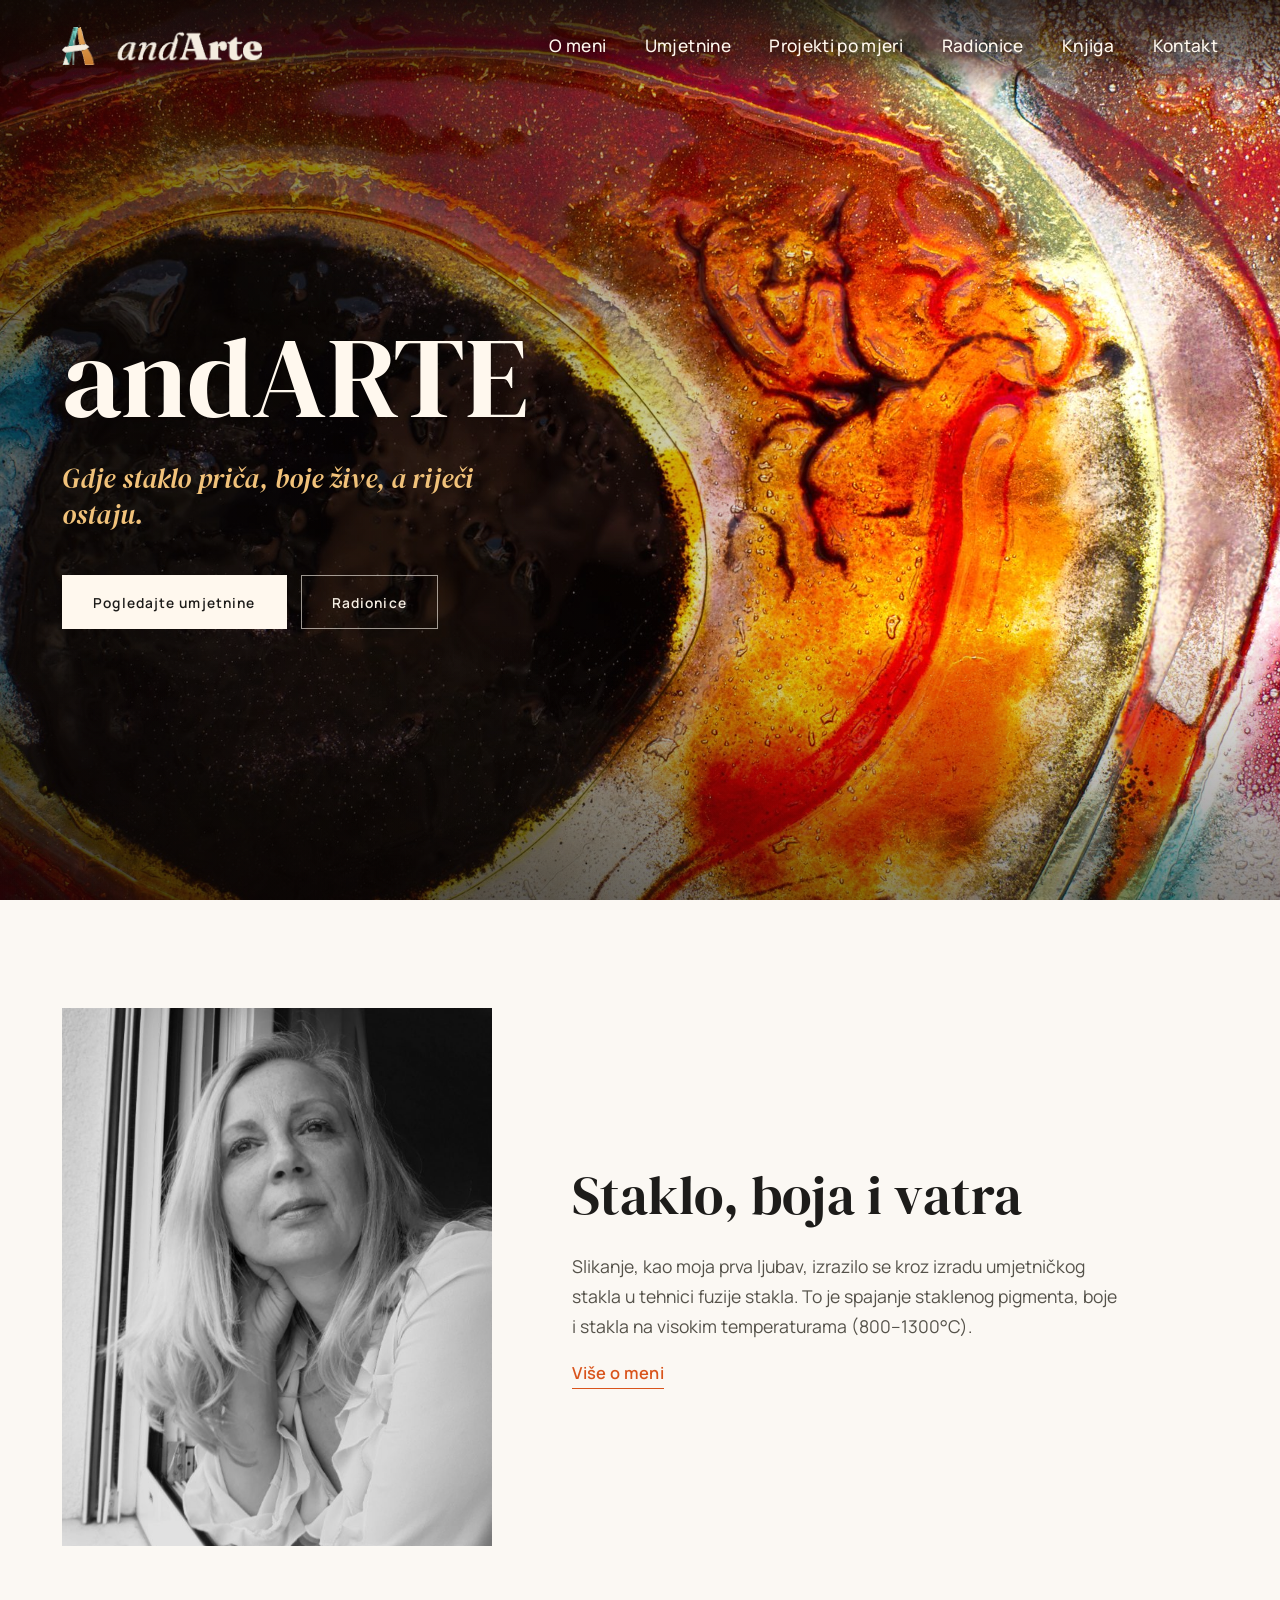
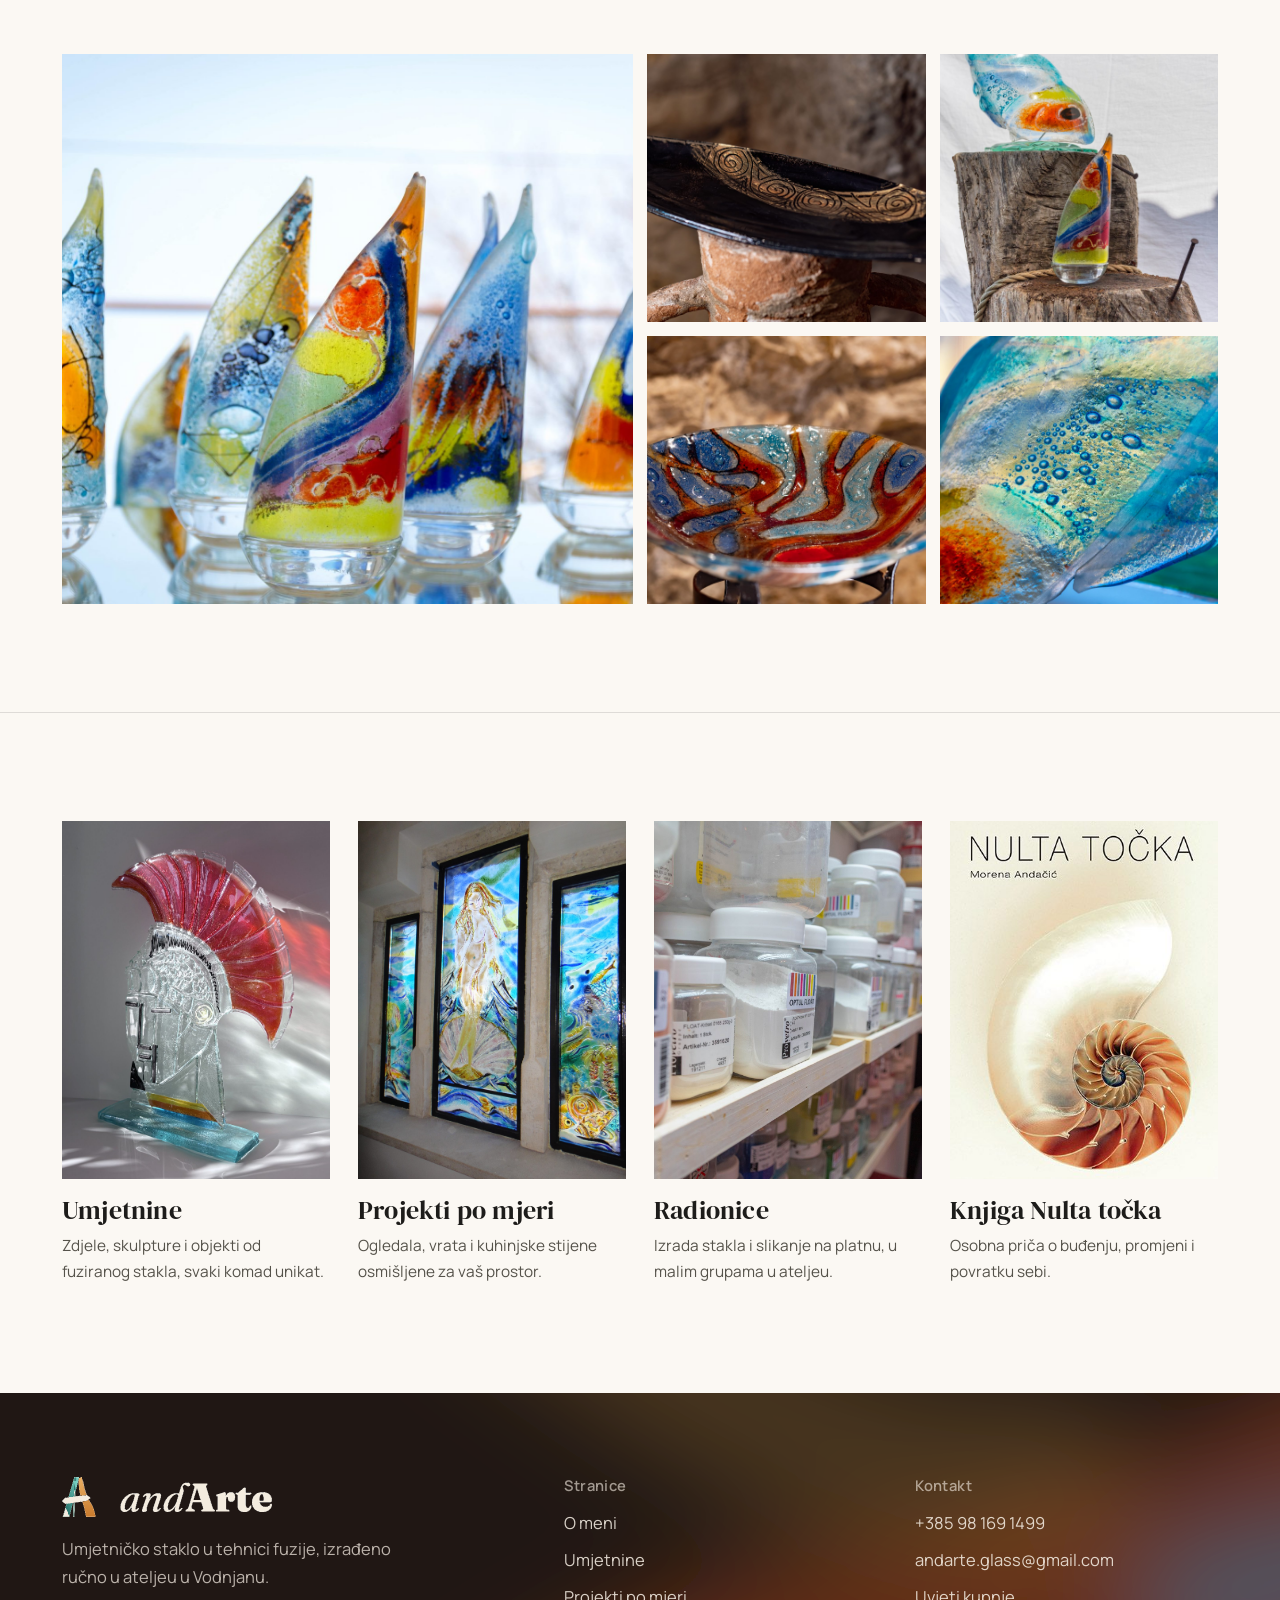
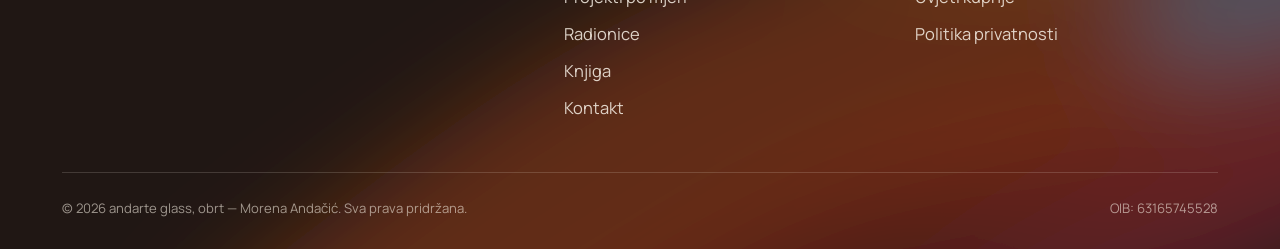
==== commit a436f2ca: "added website files" ====
--- a/index.html
+++ b/index.html
@@ -3,8 +3,8 @@
 <head>
 <meta charset="UTF-8">
 <meta name="viewport" content="width=device-width, initial-scale=1">
-<title>andARTE</title>
-<meta name="description" content="andARTE — Morena Andačić">
+<title>andARTE — umjetničko staklo</title>
+<meta name="description" content="andARTE — umjetničko staklo u tehnici fuzije, Morena Andačić">
 <link rel="icon" href="favicon.ico" sizes="any">
 <link rel="apple-touch-icon" href="images/apple-touch-icon.png">
 <link rel="preconnect" href="https://fonts.googleapis.com">
@@ -14,471 +14,89 @@
 </head>
 <body>
 <a class="skip-link" href="#main">Preskoči na sadržaj</a>
-
-<header class="site-header">
+<header class="site-header over-hero">
   <div class="wrap">
-    <a href="#top" class="brand"><img src="images/logo.png" alt="andARTE"></a>
+    <a href="./" class="brand" aria-label="andARTE — početna"><img src="images/logo-light.png" alt="andARTE"></a>
     <nav aria-label="Glavni izbornik">
-      <ul class="nav-list">
-        <li><a href="#o-meni">O meni</a></li>
-        <li><a href="#umjetnine">Umjetnine</a></li>
-        <li><a href="#projekti">Projekti po mjeri</a></li>
-        <li><a href="#radionice">Radionice</a></li>
-        <li><a href="#knjiga">Knjiga</a></li>
-        <li><a href="#kontakt">Kontakt</a></li>
+      <ul class="nav-list" id="nav-list">
+        <li><a href="o-meni.html">O meni</a></li>
+        <li><a href="umjetnine.html">Umjetnine</a></li>
+        <li><a href="projekti.html">Projekti po mjeri</a></li>
+        <li><a href="radionice.html">Radionice</a></li>
+        <li><a href="knjiga.html">Knjiga</a></li>
+        <li><a href="kontakt.html">Kontakt</a></li>
       </ul>
     </nav>
-    <div class="nav-cta">
-      <a class="btn btn-primary btn-sm btn-text" href="#kontakt">Kontakt</a>
-      <button class="hamburger" aria-label="Otvori izbornik" aria-expanded="false">
-        <span></span><span></span><span></span>
-      </button>
-    </div>
+    <button class="hamburger" aria-label="Otvori izbornik" aria-expanded="false" aria-controls="nav-list">
+      <span></span><span></span><span></span>
+    </button>
   </div>
 </header>
 
 <main id="main">
-
-  <!-- HERO -->
-  <section class="hero" id="top">
+  <section class="hero">
+    <div class="hero-bg" aria-hidden="true"></div>
+    <canvas class="hero-liquid" aria-hidden="true"></canvas>
+    <div class="hero-shade" aria-hidden="true"></div>
     <div class="wrap">
-      <div class="hero-copy reveal">
-        <span class="eyebrow placeholder-tag">Privremeni tekst &middot; zamijeniti</span>
+      <div class="hero-copy">
         <h1>andARTE</h1>
-        <!-- PLACEHOLDER — replace with Morena's own intro text once she sends it -->
-        <p class="placeholder-text">Ovdje će stajati kratak uvodni tekst o Moreni i njezinom radu. Zamijenite ovaj odlomak stvarnim tekstom kada ga Morena pošalje.</p>
-      </div>
-      <div class="hero-grid reveal">
-        <a href="images/hero-strip-1.jpg" data-lightbox-single><img src="images/hero-strip-1.jpg" alt="Detalj umjetničkog stakla u fuziji" loading="lazy"></a>
-        <a href="images/hero-strip-2.jpg" data-lightbox-single><img src="images/hero-strip-2.jpg" alt="Staklene skulpture u obliku jedra" loading="lazy"></a>
-        <a href="images/hero-strip-3.jpg" data-lightbox-single><img src="images/hero-strip-3.jpg" alt="Umjetničko djelo od fuziranog stakla" loading="lazy"></a>
-        <a href="images/hero-strip-4.jpg" data-lightbox-single><img src="images/hero-strip-4.jpg" alt="Umjetničko djelo od fuziranog stakla" loading="lazy"></a>
-        <a href="images/hero-strip-5.jpg" data-lightbox-single><img src="images/hero-strip-5.jpg" alt="Umjetničko djelo od fuziranog stakla" loading="lazy"></a>
-        <a href="images/hero-strip-6.jpg" data-lightbox-single><img src="images/hero-strip-6.jpg" alt="Umjetničko djelo od fuziranog stakla" loading="lazy"></a>
-      </div>
-    </div>
-  </section>
-
-  <!-- O MENI -->
-  <section id="o-meni">
-    <div class="wrap">
-      <div class="about-grid">
-        <div class="about-text reveal">
-          <h2>O meni</h2>
-          <p>Teško se mogu definirati pa mi je teško i opisati se jer je i jedno i drugo ograničavajuće i izgledalo bi kao puko nabrajanje zvanja, aktivnosti ili "uspjeha" i neuspjeha.</p>
-          <p>Rekla bih da su mi teška razdoblja uvijek donijela potrebnu promjenu. Svaki izazov koji me je srušio otvorio je vrata kreativnosti koja me je usmjerila, obogatila i izliječila.</p>
-          <p>Slikanje, kao moja prva ljubav, izrazilo se kroz izradu umjetničkog stakla u tehnici fuzije stakla. To je spajanje staklenog pigmenta, boje i stakla na visokim temperaturama (800–1300°C). Zatim pisanje koje me otkrilo i vratilo samoj sebi i na kraju dijeljenje svih iskustava, i osobnih i tehničkih, kroz radionice.</p>
-        </div>
-        <div class="about-photos reveal">
-          <a href="images/about-1.jpg" data-lightbox-single><img src="images/about-1.jpg" alt="Morena Andačić u ateljeu" loading="lazy"></a>
-          <a href="images/about-2.jpg" data-lightbox-single><img src="images/about-2.jpg" alt="Izrada umjetničkog stakla" loading="lazy"></a>
-          <a href="images/about-3.jpg" data-lightbox-single><img src="images/about-3.jpg" alt="Proces fuzije stakla" loading="lazy"></a>
-          <a href="images/about-4.jpg" data-lightbox-single><img src="images/about-4.jpg" alt="Detalj rada u ateljeu" loading="lazy"></a>
+        <p class="hero-sub">Gdje staklo priča, boje žive, a riječi ostaju.</p>
+        <div class="hero-actions">
+          <a class="btn btn-molten" href="umjetnine.html">Pogledajte umjetnine</a>
+          <a class="btn btn-ghost" href="radionice.html">Radionice</a>
         </div>
       </div>
     </div>
   </section>
 
-  <!-- UMJETNINE -->
-  <section id="umjetnine">
-    <div class="wrap">
-      <div class="section-head reveal">
-        <h2>Umjetnine</h2>
-      </div>
 
-      <ol class="buy-steps reveal">
-        <li><span class="num">1</span><p>Odaberite umjetninu</p></li>
-        <li><span class="num">2</span><p>Pošaljite upit</p></li>
-        <li><span class="num">3</span><p>Zaprimite ponudu s ukupnom cijenom</p></li>
-        <li><span class="num">4</span><p>Nakon uplate umjetnina se šalje na vašu adresu</p></li>
-      </ol>
-
-      <div class="price-note reveal">Osnovna cijena + dostava nije uključena</div>
-
-      <div class="art-grid" id="art-grid">
-        <article class="art-card reveal">
-          <a class="art-media" href="images/artwork-01-1.jpg" data-gallery="artwork-01-1.jpg,artwork-01-2.jpg,artwork-01-3.jpg">
-            <img src="images/artwork-01-1.jpg" alt="Duboko More" loading="lazy">
-          <span class="count">1 / 3</span>
-          </a>
-          <div class="art-body">
-            <h3>Duboko More</h3>
-          <div class="art-dims">Ø 30 cm, dubina 11 cm</div>
-            <div class="art-price">80 &euro;</div>
-          <a class="btn btn-outline btn-sm btn-block" href="mailto:andarte.glass@gmail.com?subject=Upit%20%E2%80%94%20Duboko%20More&body=Pozdrav%20Morena%2C%0A%0AZanima%20me%20umjetnina%20%E2%80%9CDuboko%20More%E2%80%9D%20%2880%20%E2%82%AC%2C%20%C3%98%2030%20cm%2C%20dubina%2011%20cm%29.%0AMolim%20Vas%20javite%20mi%20dostupnost%20i%20tro%C5%A1ak%20dostave%20na%20moju%20adresu.%0A%0AHvala%21%0A">Zanima me ova umjetnina</a>
-          </div>
-        </article>
-        <article class="art-card reveal">
-          <a class="art-media" href="images/artwork-02-1.jpg" data-gallery="artwork-02-1.jpg,artwork-02-2.jpg,artwork-02-3.jpg">
-            <img src="images/artwork-02-1.jpg" alt="Igra" loading="lazy">
-          <span class="art-badge sold">Prodano</span>
-          <span class="count">1 / 3</span>
-          </a>
-          <div class="art-body">
-            <h3>Igra</h3>
-            <div class="art-price sold">Prodano</div>
-          </div>
-        </article>
-        <article class="art-card reveal">
-          <a class="art-media" href="images/artwork-03-1.jpg" data-gallery="artwork-03-1.jpg,artwork-03-2.jpg,artwork-03-3.jpg,artwork-03-4.jpg">
-            <img src="images/artwork-03-1.jpg" alt="Lavanda" loading="lazy">
-          <span class="count">1 / 4</span>
-          </a>
-          <div class="art-body">
-            <h3>Lavanda</h3>
-          <div class="art-dims">Ø 36 cm, visina 8 cm</div>
-            <div class="art-price">60 &euro;</div>
-          <a class="btn btn-outline btn-sm btn-block" href="mailto:andarte.glass@gmail.com?subject=Upit%20%E2%80%94%20Lavanda&body=Pozdrav%20Morena%2C%0A%0AZanima%20me%20umjetnina%20%E2%80%9CLavanda%E2%80%9D%20%2860%20%E2%82%AC%2C%20%C3%98%2036%20cm%2C%20visina%208%20cm%29.%0AMolim%20Vas%20javite%20mi%20dostupnost%20i%20tro%C5%A1ak%20dostave%20na%20moju%20adresu.%0A%0AHvala%21%0A">Zanima me ova umjetnina</a>
-          </div>
-        </article>
-        <article class="art-card reveal">
-          <a class="art-media" href="images/artwork-04-1.jpg" data-gallery="artwork-04-1.jpg,artwork-04-2.jpg,artwork-04-3.jpg">
-            <img src="images/artwork-04-1.jpg" alt="Oko" loading="lazy">
-          <span class="art-badge sold">Prodano</span>
-          <span class="count">1 / 3</span>
-          </a>
-          <div class="art-body">
-            <h3>Oko</h3>
-            <div class="art-price sold">Prodano</div>
-          </div>
-        </article>
-        <article class="art-card reveal">
-          <a class="art-media" href="images/artwork-05-1.jpg" data-gallery="artwork-05-1.jpg,artwork-05-2.jpg">
-            <img src="images/artwork-05-1.jpg" alt="Val" loading="lazy">
-          <span class="count">1 / 2</span>
-          </a>
-          <div class="art-body">
-            <h3>Val</h3>
-          <div class="art-dims">Ø 27 cm, visina 5 cm</div>
-            <div class="art-price">60 &euro;</div>
-          <a class="btn btn-outline btn-sm btn-block" href="mailto:andarte.glass@gmail.com?subject=Upit%20%E2%80%94%20Val&body=Pozdrav%20Morena%2C%0A%0AZanima%20me%20umjetnina%20%E2%80%9CVal%E2%80%9D%20%2860%20%E2%82%AC%2C%20%C3%98%2027%20cm%2C%20visina%205%20cm%29.%0AMolim%20Vas%20javite%20mi%20dostupnost%20i%20tro%C5%A1ak%20dostave%20na%20moju%20adresu.%0A%0AHvala%21%0A">Zanima me ova umjetnina</a>
-          </div>
-        </article>
-        <article class="art-card reveal">
-          <a class="art-media" href="images/artwork-06-1.jpg" data-gallery="artwork-06-1.jpg,artwork-06-2.jpg">
-            <img src="images/artwork-06-1.jpg" alt="Crno-bijela Igra" loading="lazy">
-          <span class="count">1 / 2</span>
-          </a>
-          <div class="art-body">
-            <h3>Crno-bijela Igra</h3>
-          <div class="art-dims">Ø 36 cm, visina 8 cm</div>
-            <div class="art-price">120 &euro;</div>
-          <a class="btn btn-outline btn-sm btn-block" href="mailto:andarte.glass@gmail.com?subject=Upit%20%E2%80%94%20Crno-bijela%20Igra&body=Pozdrav%20Morena%2C%0A%0AZanima%20me%20umjetnina%20%E2%80%9CCrno-bijela%20Igra%E2%80%9D%20%28120%20%E2%82%AC%2C%20%C3%98%2036%20cm%2C%20visina%208%20cm%29.%0AMolim%20Vas%20javite%20mi%20dostupnost%20i%20tro%C5%A1ak%20dostave%20na%20moju%20adresu.%0A%0AHvala%21%0A">Zanima me ova umjetnina</a>
-          </div>
-        </article>
-        <article class="art-card reveal">
-          <a class="art-media" href="images/artwork-07-1.jpg" data-gallery="artwork-07-1.jpg,artwork-07-2.jpg">
-            <img src="images/artwork-07-1.jpg" alt="Škarpina" loading="lazy">
-          <span class="art-badge sold">Prodano</span>
-          <span class="count">1 / 2</span>
-          </a>
-          <div class="art-body">
-            <h3>Škarpina</h3>
-            <div class="art-price sold">Prodano</div>
-          </div>
-        </article>
-        <article class="art-card reveal">
-          <a class="art-media" href="images/artwork-08-1.jpg" data-gallery="artwork-08-1.jpg,artwork-08-2.jpg">
-            <img src="images/artwork-08-1.jpg" alt="Igra u plavom" loading="lazy">
-          <span class="count">1 / 2</span>
-          </a>
-          <div class="art-body">
-            <h3>Igra u plavom</h3>
-          <div class="art-dims">54 × 29 cm</div>
-            <div class="art-price">120 &euro;</div>
-          <a class="btn btn-outline btn-sm btn-block" href="mailto:andarte.glass@gmail.com?subject=Upit%20%E2%80%94%20Igra%20u%20plavom&body=Pozdrav%20Morena%2C%0A%0AZanima%20me%20umjetnina%20%E2%80%9CIgra%20u%20plavom%E2%80%9D%20%28120%20%E2%82%AC%2C%2054%20%C3%97%2029%20cm%29.%0AMolim%20Vas%20javite%20mi%20dostupnost%20i%20tro%C5%A1ak%20dostave%20na%20moju%20adresu.%0A%0AHvala%21%0A">Zanima me ova umjetnina</a>
-          </div>
-        </article>
-        <article class="art-card reveal">
-          <a class="art-media" href="images/artwork-09-1.jpg" data-gallery="artwork-09-1.jpg,artwork-09-2.jpg">
-            <img src="images/artwork-09-1.jpg" alt="Vatra u moru" loading="lazy">
-          <span class="count">1 / 2</span>
-          </a>
-          <div class="art-body">
-            <h3>Vatra u moru</h3>
-          <div class="art-dims">Ø 46 cm, visina 5 cm</div>
-            <div class="art-price">120 &euro;</div>
-          <a class="btn btn-outline btn-sm btn-block" href="mailto:andarte.glass@gmail.com?subject=Upit%20%E2%80%94%20Vatra%20u%20moru&body=Pozdrav%20Morena%2C%0A%0AZanima%20me%20umjetnina%20%E2%80%9CVatra%20u%20moru%E2%80%9D%20%28120%20%E2%82%AC%2C%20%C3%98%2046%20cm%2C%20visina%205%20cm%29.%0AMolim%20Vas%20javite%20mi%20dostupnost%20i%20tro%C5%A1ak%20dostave%20na%20moju%20adresu.%0A%0AHvala%21%0A">Zanima me ova umjetnina</a>
-          </div>
-        </article>
-        <article class="art-card reveal">
-          <a class="art-media" href="images/artwork-10-1.jpg" data-gallery="artwork-10-1.jpg,artwork-10-2.jpg,artwork-10-3.jpg">
-            <img src="images/artwork-10-1.jpg" alt="Rimljanin" loading="lazy">
-          <span class="count">1 / 3</span>
-          </a>
-          <div class="art-body">
-            <h3>Rimljanin</h3>
-          <div class="art-dims">42 × 33 cm</div>
-            <div class="art-price">250 &euro;</div>
-          <a class="btn btn-outline btn-sm btn-block" href="mailto:andarte.glass@gmail.com?subject=Upit%20%E2%80%94%20Rimljanin&body=Pozdrav%20Morena%2C%0A%0AZanima%20me%20umjetnina%20%E2%80%9CRimljanin%E2%80%9D%20%28250%20%E2%82%AC%2C%2042%20%C3%97%2033%20cm%29.%0AMolim%20Vas%20javite%20mi%20dostupnost%20i%20tro%C5%A1ak%20dostave%20na%20moju%20adresu.%0A%0AHvala%21%0A">Zanima me ova umjetnina</a>
-          </div>
-        </article>
-        <article class="art-card reveal">
-          <a class="art-media" href="images/artwork-11-1.jpg" data-gallery="artwork-11-1.jpg,artwork-11-2.jpg">
-            <img src="images/artwork-11-1.jpg" alt="Anđeo" loading="lazy">
-          <span class="count">1 / 2</span>
-          </a>
-          <div class="art-body">
-            <h3>Anđeo</h3>
-          <div class="art-dims">21 × 26 cm</div>
-            <div class="art-price">160 &euro;</div>
-          <a class="btn btn-outline btn-sm btn-block" href="mailto:andarte.glass@gmail.com?subject=Upit%20%E2%80%94%20An%C4%91eo&body=Pozdrav%20Morena%2C%0A%0AZanima%20me%20umjetnina%20%E2%80%9CAn%C4%91eo%E2%80%9D%20%28160%20%E2%82%AC%2C%2021%20%C3%97%2026%20cm%29.%0AMolim%20Vas%20javite%20mi%20dostupnost%20i%20tro%C5%A1ak%20dostave%20na%20moju%20adresu.%0A%0AHvala%21%0A">Zanima me ova umjetnina</a>
-          </div>
-        </article>
-        <article class="art-card reveal">
-          <a class="art-media" href="images/artwork-12-1.jpg" data-gallery="artwork-12-1.jpg,artwork-12-2.jpg">
-            <img src="images/artwork-12-1.jpg" alt="Morski san" loading="lazy">
-          <span class="count">1 / 2</span>
-          </a>
-          <div class="art-body">
-            <h3>Morski san</h3>
-          <div class="art-dims">50 × 23 × 29 cm</div>
-            <div class="art-price">120 &euro;</div>
-          <a class="btn btn-outline btn-sm btn-block" href="mailto:andarte.glass@gmail.com?subject=Upit%20%E2%80%94%20Morski%20san&body=Pozdrav%20Morena%2C%0A%0AZanima%20me%20umjetnina%20%E2%80%9CMorski%20san%E2%80%9D%20%28120%20%E2%82%AC%2C%2050%20%C3%97%2023%20%C3%97%2029%20cm%29.%0AMolim%20Vas%20javite%20mi%20dostupnost%20i%20tro%C5%A1ak%20dostave%20na%20moju%20adresu.%0A%0AHvala%21%0A">Zanima me ova umjetnina</a>
-          </div>
-        </article>
-        <article class="art-card reveal">
-          <a class="art-media" href="images/artwork-13-1.jpg" data-gallery="artwork-13-1.jpg,artwork-13-2.jpg">
-            <img src="images/artwork-13-1.jpg" alt="Žena od vatre" loading="lazy">
-          <span class="count">1 / 2</span>
-          </a>
-          <div class="art-body">
-            <h3>Žena od vatre</h3>
-          <div class="art-dims">32 × 32,5 × 29 cm</div>
-            <div class="art-price">250 &euro;</div>
-          <a class="btn btn-outline btn-sm btn-block" href="mailto:andarte.glass@gmail.com?subject=Upit%20%E2%80%94%20%C5%BDena%20od%20vatre&body=Pozdrav%20Morena%2C%0A%0AZanima%20me%20umjetnina%20%E2%80%9C%C5%BDena%20od%20vatre%E2%80%9D%20%28250%20%E2%82%AC%2C%2032%20%C3%97%2032%2C5%20%C3%97%2029%20cm%29.%0AMolim%20Vas%20javite%20mi%20dostupnost%20i%20tro%C5%A1ak%20dostave%20na%20moju%20adresu.%0A%0AHvala%21%0A">Zanima me ova umjetnina</a>
-          </div>
-        </article>
-        <article class="art-card reveal">
-          <a class="art-media" href="images/artwork-14-1.jpg" data-gallery="artwork-14-1.jpg,artwork-14-2.jpg">
-            <img src="images/artwork-14-1.jpg" alt="Žena od vatre II" loading="lazy">
-          <span class="count">1 / 2</span>
-          </a>
-          <div class="art-body">
-            <h3>Žena od vatre II</h3>
-          <div class="art-dims">32 × 32,5 × 29 cm</div>
-            <div class="art-price">250 &euro;</div>
-          <a class="btn btn-outline btn-sm btn-block" href="mailto:andarte.glass@gmail.com?subject=Upit%20%E2%80%94%20%C5%BDena%20od%20vatre%20II&body=Pozdrav%20Morena%2C%0A%0AZanima%20me%20umjetnina%20%E2%80%9C%C5%BDena%20od%20vatre%20II%E2%80%9D%20%28250%20%E2%82%AC%2C%2032%20%C3%97%2032%2C5%20%C3%97%2029%20cm%29.%0AMolim%20Vas%20javite%20mi%20dostupnost%20i%20tro%C5%A1ak%20dostave%20na%20moju%20adresu.%0A%0AHvala%21%0A">Zanima me ova umjetnina</a>
-          </div>
-        </article>
-        <article class="art-card reveal">
-          <a class="art-media" href="images/artwork-15-1.jpg" data-gallery="artwork-15-1.jpg,artwork-15-2.jpg">
-            <img src="images/artwork-15-1.jpg" alt="Šampier" loading="lazy">
-          <span class="count">1 / 2</span>
-          </a>
-          <div class="art-body">
-            <h3>Šampier</h3>
-          <div class="art-dims">Ø 34 cm, visina 6,5 cm</div>
-            <div class="art-price">120 &euro;</div>
-          <a class="btn btn-outline btn-sm btn-block" href="mailto:andarte.glass@gmail.com?subject=Upit%20%E2%80%94%20%C5%A0ampier&body=Pozdrav%20Morena%2C%0A%0AZanima%20me%20umjetnina%20%E2%80%9C%C5%A0ampier%E2%80%9D%20%28120%20%E2%82%AC%2C%20%C3%98%2034%20cm%2C%20visina%206%2C5%20cm%29.%0AMolim%20Vas%20javite%20mi%20dostupnost%20i%20tro%C5%A1ak%20dostave%20na%20moju%20adresu.%0A%0AHvala%21%0A">Zanima me ova umjetnina</a>
-          </div>
-        </article>
+  <section class="home-about paper">
+    <div class="wrap home-about-grid">
+      <figure class="home-about-photo"><img src="images/about-4.jpg" alt="Morena Andačić" loading="lazy"></figure>
+      <div>
+        <h2>Staklo, boja i vatra</h2>
+        <p>Slikanje, kao moja prva ljubav, izrazilo se kroz izradu umjetničkog stakla u tehnici fuzije stakla. To je spajanje staklenog pigmenta, boje i stakla na visokim temperaturama (800–1300°C).</p>
+        <a class="link-arrow" href="o-meni.html">Više o meni</a>
       </div>
     </div>
   </section>
 
-  <!-- PROJEKTI PO MJERI -->
-  <section id="projekti">
+  <section class="showcase paper">
     <div class="wrap">
-      <div class="custom-wrap">
-        <div class="reveal">
-          <h2>Personalizirani umjetnički projekti</h2>
-          <p>Svaka osoba, svaka obitelj i svaki dom ima svoju priču. Zadovoljstvo mi je otkriti je i ući u nju kroz suradnju s klijentima u njihovom ambijentu. Doživljavajući osobe u njihovom prostoru, rješenja za određeni design se sama nameću. Često je priča skrivena, a otkrije se upravo zajedničkim traženjem detalja koji bi tu priču zaokružili i nadogradili.</p>
-
-          <p>Izrada ogledala i dekorativnih elemenata, umjetničkih vrata, elemenata za kuhinje i catering, interijera i poslovnih prostora.</p>
-
-          <a class="btn btn-accent" href="mailto:andarte.glass@gmail.com?subject=Upit%20%E2%80%94%20Konzultacije%20za%20projekt%20po%20mjeri&body=Pozdrav%20Morena%2C%0A%0AZanima%20me%20izrada%20personaliziranog%20umjetni%C4%8Dkog%20projekta.%20Ukratko%20o%20ideji%2Fprostoru%3A%0A%0AHvala%21">Zatraži konzultacije</a>
-
-          <h3 class="steps-title">Kako suradnja funkcionira</h3>
-          <ol class="custom-steps">
-            <li><span>Početni upit</span></li>
-            <li><span>Konzultacije</span></li>
-            <li><span>Idejno rješenje</span></li>
-            <li><span>Ponuda</span></li>
-            <li><span>Izrada</span></li>
-          </ol>
-        </div>
-
-        <div class="custom-gallery reveal" id="custom-gallery">
-        <a href="images/custom-01.jpg" data-gallery="custom-01.jpg,custom-02.jpg,custom-03.jpg,custom-04.jpg,custom-05.jpg,custom-06.jpg,custom-07.jpg,custom-08.jpg,custom-09.jpg,custom-10.jpg,custom-11.jpg" data-gallery-index="0">
-          <img src="images/custom-01.jpg" alt="Personalizirani projekt 1" loading="lazy">
-        </a>
-        <a href="images/custom-02.jpg" data-gallery="custom-01.jpg,custom-02.jpg,custom-03.jpg,custom-04.jpg,custom-05.jpg,custom-06.jpg,custom-07.jpg,custom-08.jpg,custom-09.jpg,custom-10.jpg,custom-11.jpg" data-gallery-index="1">
-          <img src="images/custom-02.jpg" alt="Personalizirani projekt 2" loading="lazy">
-        </a>
-        <a href="images/custom-03.jpg" data-gallery="custom-01.jpg,custom-02.jpg,custom-03.jpg,custom-04.jpg,custom-05.jpg,custom-06.jpg,custom-07.jpg,custom-08.jpg,custom-09.jpg,custom-10.jpg,custom-11.jpg" data-gallery-index="2">
-          <img src="images/custom-03.jpg" alt="Personalizirani projekt 3" loading="lazy">
-        </a>
-        <a href="images/custom-04.jpg" data-gallery="custom-01.jpg,custom-02.jpg,custom-03.jpg,custom-04.jpg,custom-05.jpg,custom-06.jpg,custom-07.jpg,custom-08.jpg,custom-09.jpg,custom-10.jpg,custom-11.jpg" data-gallery-index="3">
-          <img src="images/custom-04.jpg" alt="Personalizirani projekt 4" loading="lazy">
-        </a>
-        <a href="images/custom-05.jpg" data-gallery="custom-01.jpg,custom-02.jpg,custom-03.jpg,custom-04.jpg,custom-05.jpg,custom-06.jpg,custom-07.jpg,custom-08.jpg,custom-09.jpg,custom-10.jpg,custom-11.jpg" data-gallery-index="4">
-          <img src="images/custom-05.jpg" alt="Personalizirani projekt 5" loading="lazy">
-        </a>
-        <a href="images/custom-06.jpg" data-gallery="custom-01.jpg,custom-02.jpg,custom-03.jpg,custom-04.jpg,custom-05.jpg,custom-06.jpg,custom-07.jpg,custom-08.jpg,custom-09.jpg,custom-10.jpg,custom-11.jpg" data-gallery-index="5">
-          <img src="images/custom-06.jpg" alt="Personalizirani projekt 6" loading="lazy">
-        </a>
-        <a href="images/custom-07.jpg" data-gallery="custom-01.jpg,custom-02.jpg,custom-03.jpg,custom-04.jpg,custom-05.jpg,custom-06.jpg,custom-07.jpg,custom-08.jpg,custom-09.jpg,custom-10.jpg,custom-11.jpg" data-gallery-index="6">
-          <img src="images/custom-07.jpg" alt="Personalizirani projekt 7" loading="lazy">
-        </a>
-        <a href="images/custom-08.jpg" data-gallery="custom-01.jpg,custom-02.jpg,custom-03.jpg,custom-04.jpg,custom-05.jpg,custom-06.jpg,custom-07.jpg,custom-08.jpg,custom-09.jpg,custom-10.jpg,custom-11.jpg" data-gallery-index="7">
-          <img src="images/custom-08.jpg" alt="Personalizirani projekt 8" loading="lazy">
-        </a>
-        <a href="images/custom-09.jpg" data-gallery="custom-01.jpg,custom-02.jpg,custom-03.jpg,custom-04.jpg,custom-05.jpg,custom-06.jpg,custom-07.jpg,custom-08.jpg,custom-09.jpg,custom-10.jpg,custom-11.jpg" data-gallery-index="8">
-          <img src="images/custom-09.jpg" alt="Personalizirani projekt 9" loading="lazy">
-        </a>
-        <a href="images/custom-10.jpg" data-gallery="custom-01.jpg,custom-02.jpg,custom-03.jpg,custom-04.jpg,custom-05.jpg,custom-06.jpg,custom-07.jpg,custom-08.jpg,custom-09.jpg,custom-10.jpg,custom-11.jpg" data-gallery-index="9">
-          <img src="images/custom-10.jpg" alt="Personalizirani projekt 10" loading="lazy">
-        </a>
-        <a href="images/custom-11.jpg" data-gallery="custom-01.jpg,custom-02.jpg,custom-03.jpg,custom-04.jpg,custom-05.jpg,custom-06.jpg,custom-07.jpg,custom-08.jpg,custom-09.jpg,custom-10.jpg,custom-11.jpg" data-gallery-index="10">
-          <img src="images/custom-11.jpg" alt="Personalizirani projekt 11" loading="lazy">
-        </a>
-      </div>
+      <div class="showcase-grid">
+        <a href="images/hero-strip-2.jpg" data-gallery="hero-strip-2.jpg,hero-strip-3.jpg,hero-strip-4.jpg,hero-strip-5.jpg,hero-strip-6.jpg" data-gallery-index="0"><img src="images/hero-strip-2.jpg" alt="Staklene skulpture u obliku jedra" loading="lazy"></a>
+        <a href="images/hero-strip-3.jpg" data-gallery="hero-strip-2.jpg,hero-strip-3.jpg,hero-strip-4.jpg,hero-strip-5.jpg,hero-strip-6.jpg" data-gallery-index="1"><img src="images/hero-strip-3.jpg" alt="Umjetničko djelo od fuziranog stakla" loading="lazy"></a>
+        <a href="images/hero-strip-4.jpg" data-gallery="hero-strip-2.jpg,hero-strip-3.jpg,hero-strip-4.jpg,hero-strip-5.jpg,hero-strip-6.jpg" data-gallery-index="2"><img src="images/hero-strip-4.jpg" alt="Umjetničko djelo od fuziranog stakla" loading="lazy"></a>
+        <a href="images/hero-strip-5.jpg" data-gallery="hero-strip-2.jpg,hero-strip-3.jpg,hero-strip-4.jpg,hero-strip-5.jpg,hero-strip-6.jpg" data-gallery-index="3"><img src="images/hero-strip-5.jpg" alt="Umjetničko djelo od fuziranog stakla" loading="lazy"></a>
+        <a href="images/hero-strip-6.jpg" data-gallery="hero-strip-2.jpg,hero-strip-3.jpg,hero-strip-4.jpg,hero-strip-5.jpg,hero-strip-6.jpg" data-gallery-index="4"><img src="images/hero-strip-6.jpg" alt="Umjetničko djelo od fuziranog stakla" loading="lazy"></a>
       </div>
     </div>
   </section>
 
-  <!-- RADIONICE -->
-  <section id="radionice">
+  <section class="home-tiles">
     <div class="wrap">
-      <div class="section-head reveal">
-        <h2>Radionice</h2>
-      </div>
-
-      <article class="workshop-card reveal">
-        <div class="workshop-media">
-          <img src="images/workshop-glass.jpg" alt="Radionica izrade stakla" loading="lazy">
-        </div>
-        <div>
-          <h3>a) Radionica izrade stakla</h3>
-          <p>S dvadesetogodišnjim iskustvom u tehnici spajanja stakla (fuziji), dosegnuo sam vrhunac kreativnosti koji mi omogućuje kontinuirani napredak. Moj rad obuhvaća projekte za muzeje i galerije, kao i održavanje radionica i tečajeva. Fuzija stakla proces je u kojem se osnovno staklo na visokoj temperaturi (oko 820°C) povezuje s bojama i pigmentima, stvarajući novo, bezvremensko staklo. Od njega se mogu oblikovati razni predmeti poput svjetiljki, vaza ili skulptura.</p>
-          <p>Posjetite moj atelje, razgledajte moje radove i otkrijte vlastitu kreativnost na tečaju uz stručno vodstvo, piće i ugodnu atmosferu.</p>
-
-          <div class="workshop-meta">
-            <div><strong>Trajanje</strong>veći predmeti 4–5 h, manji 2 h — radi se do dovršetka</div>
-            <div><strong>Jezici</strong>hrvatski, talijanski, engleski</div>
-          </div>
-
-          <table class="workshop-price-table">
-            <tr><td>Veći predmeti — 2 osobe</td><td>180 € (ukupno)</td></tr>
-            <tr><td>Veći predmeti — 1 osoba</td><td>120 €</td></tr>
-            <tr><td>Manji predmeti — 3 osobe</td><td>30 €/osobi</td></tr>
-            <tr><td>Manji predmeti — 1 osoba</td><td>40 €</td></tr>
-          </table>
-
-          <a class="btn btn-primary" href="mailto:andarte.glass@gmail.com?subject=Upit%20%E2%80%94%20Radionica%20izrade%20stakla&body=Pozdrav%20Morena%2C%0A%0AZanima%20me%20radionica%20izrade%20stakla.%20Broj%20osoba%20i%20%C5%BEeljeni%20termin%3A%0A%0AHvala%21">Zatraži ponudu za radionicu</a>
-        </div>
-      </article>
-
-      <article class="workshop-card no-photo reveal">
-        <div>
-          <h3>b) Radionica slikanja na platnu (noć nesavršene umjetnosti)</h3>
-          <p>Kad kažem nesavršeno, to ponajprije znači nešto oslobođeno pravila i očekivanja. Kad se oslobodimo pravila i očekivanja, nestaju vlastite procjene i strah od procjene drugih. Nesavršenost je u tom smislu savršena za to da nas vole i da se volimo kroz osvjetljavanje i otvaranje onog što je oduvijek u nama.</p>
-          <p>Slikat ćemo na platnima jer se na platno doslovno moramo baciti — u jednom trenutku to će značiti slikanje tijelom, a u drugom slikanje svime čime smo inspirirani: krpom, spužvom, špatulom. Slikat ćemo i kistovima, vodeći se emocijama koje u nama izazivaju boje, linije i sama slika u nastajanju.</p>
-          <p>Idealno za privatne grupe, team buildinge, djevojačke večeri, evente ili ako ste u potrazi za edukativnom radionicom.</p>
-
-          <div class="workshop-meta">
-            <div><strong>Trajanje</strong>3–4 sata, radi se do dovršetka</div>
-            <div><strong>Grupa</strong>do 5 osoba</div>
-            <div><strong>Period</strong>01.10. – 30.04.</div>
-            <div><strong>Adresa</strong>Parking Monte, Trgovačka ul. 43D, 52100 Vodnjan</div>
-          </div>
-
-          <h4 class="steps-title">Kako suradnja funkcionira</h4>
-          <ol class="mini-steps">
-            <li><b>1</b>Upit ili prijava</li>
-            <li><b>2</b>Potvrda termina</li>
-            <li><b>3</b>Uplata rezervacije</li>
-            <li><b>4</b>Održavanje radionice</li>
-          </ol>
-
-          <a class="btn btn-primary" href="mailto:andarte.glass@gmail.com?subject=Upit%20%E2%80%94%20No%C4%87%20nesavr%C5%A1ene%20umjetnosti&body=Pozdrav%20Morena%2C%0A%0AZanima%20me%20radionica%20slikanja%20na%20platnu%20%28No%C4%87%20nesavr%C5%A1ene%20umjetnosti%29.%20Broj%20osoba%20i%20%C5%BEeljeni%20termin%3A%0A%0AHvala%21">Zatraži ponudu za radionicu</a>
-        </div>
-      </article>
-    </div>
-  </section>
-
-  <!-- KNJIGA -->
-  <section id="knjiga">
-    <div class="wrap">
-      <div class="book-wrap">
-        <div class="book-cover reveal">
-          <img src="images/book.jpg" alt="Naslovnica knjige Nulta točka">
-        </div>
-        <div class="reveal">
-          <h2>Nulta točka</h2>
-          <p>Nulta točka nije nastala s namjerom da se napiše knjiga, nego kao potreba da se prenese spoznaja kroz vlastitu misao.</p>
-          <p>Buđenje me je izguralo iz plošnosti života u vlastitu dubinu. Tijelo me je kroz senzacije koje su me plašile probudilo od neprirodnih činjenica i uspavljujućih ambicija, iz svijeta prosječnosti i besmislenosti koji sve neobično i značajno svodi na banalno. Nulta točka je postala, a i danas je, put kroz koji istražujem svoju životnu priču.</p>
-
-          <ul class="book-facts">
-            <li><b>Cijena</b> 16 €</li>
-            <li><b>Uvez</b> meki uvez</li>
-            <li><b>Jezik</b> hrvatski</li>
-            <li><b>Broj stranica</b> 263</li>
-            <li><b>Dostava</b> obračunava se zasebno</li>
-          </ul>
-
-          <a class="btn btn-primary" href="mailto:andarte.glass@gmail.com?subject=Narud%C5%BEba%20%E2%80%94%20Knjiga%20Nulta%20to%C4%8Dka&body=Pozdrav%20Morena%2C%0A%0A%C5%BDeljela%20bih%20naru%C4%8Diti%20knjigu%20%27Nulta%20to%C4%8Dka%27.%20Moja%20adresa%20za%20dostavu%3A%0A%0AHvala%21">Želim naručiti knjigu</a>
-
-          <ol class="mini-steps" style="margin-top:1.6rem;">
-            <li><b>1</b>Upit</li>
-            <li><b>2</b>Ponuda s dostavom</li>
-            <li><b>3</b>Uplata</li>
-            <li><b>4</b>Slanje</li>
-          </ol>
-
-          <blockquote class="excerpt">
-            "Opet sam se predala, a život me ponovno uzeo kad sam mu se prepustila. Moje su me ruke doslovno htjele hraniti i odlučila sam sama raditi kruh. Kupila sam brašno u mlinu i, nakon nekoliko pokušaja, ovladala tehnikom. Osim što me pravljenje kruha opuštalo i vraćalo starim vrijednostima, zaustavljalo je vrijeme."
-            <cite>Ulomak</cite>
-          </blockquote>
-        </div>
-      </div>
-    </div>
-  </section>
-
-  <!-- KONTAKT -->
-  <section id="kontakt">
-    <div class="wrap">
-      <div class="section-head reveal">
-        <h2>Kontakt</h2>
-      </div>
-
-      <div class="contact-wrap">
-        <div class="contact-card reveal">
-          <h3>Kontakt podaci</h3>
-          <div class="contact-line"><span class="ic">&#9742;</span> <a href="tel:+385981691499">+385 98 169 1499</a></div>
-          <div class="contact-line"><span class="ic">&#9993;</span> <a href="mailto:andarte.glass@gmail.com">andarte.glass@gmail.com</a></div>
-          <div class="contact-line"><span class="ic">&#9998;</span> andarte glass — obrt, Morena Andačić</div>
-        </div>
-
-        <form class="contact-card reveal" id="contact-form" action="mailto:andarte.glass@gmail.com" method="post" enctype="text/plain">
-          <h3>Pošaljite upit</h3>
-          <div class="form-two">
-            <div class="form-row">
-              <label for="name">Ime i prezime</label>
-              <input id="name" name="name" type="text" required autocomplete="name">
-            </div>
-            <div class="form-row">
-              <label for="email">Email</label>
-              <input id="email" name="email" type="email" required autocomplete="email">
-            </div>
-          </div>
-          <div class="form-row">
-            <label for="topic">Tema upita</label>
-            <select id="topic" name="topic">
-              <option>Umjetnina</option>
-              <option>Projekt po mjeri</option>
-              <option>Radionica</option>
-              <option>Knjiga</option>
-              <option>Ostalo</option>
-            </select>
-          </div>
-          <div class="form-row">
-            <label for="message">Poruka</label>
-            <textarea id="message" name="message" required></textarea>
-          </div>
-          <button type="submit" class="btn btn-primary btn-block">Pošalji upit</button>
-        </form>
+      <div class="tiles">
+      <a class="tile" href="umjetnine.html">
+        <div class="tile-img"><img src="images/artwork-10-1.jpg" alt="" loading="lazy"></div>
+        <h3>Umjetnine</h3>
+        <p>Zdjele, skulpture i objekti od fuziranog stakla, svaki komad unikat.</p>
+      </a>
+      <a class="tile" href="projekti.html">
+        <div class="tile-img"><img src="images/custom-06.jpg" alt="" loading="lazy"></div>
+        <h3>Projekti po mjeri</h3>
+        <p>Ogledala, vrata i kuhinjske stijene osmišljene za vaš prostor.</p>
+      </a>
+      <a class="tile" href="radionice.html">
+        <div class="tile-img"><img src="images/workshop-glass.jpg" alt="" loading="lazy"></div>
+        <h3>Radionice</h3>
+        <p>Izrada stakla i slikanje na platnu, u malim grupama u ateljeu.</p>
+      </a>
+      <a class="tile" href="knjiga.html">
+        <div class="tile-img"><img src="images/book.jpg" alt="" loading="lazy"></div>
+        <h3>Knjiga Nulta točka</h3>
+        <p>Osobna priča o buđenju, promjeni i povratku sebi.</p>
+      </a>
       </div>
     </div>
   </section>
@@ -489,21 +107,22 @@
   <div class="wrap">
     <div class="footer-grid">
       <div class="footer-brand">
-        <img src="images/logo.png" alt="andARTE">
+        <img src="images/logo-light.png" alt="andARTE">
+        <p>Umjetničko staklo u tehnici fuzije, izrađeno ručno u ateljeu u Vodnjanu.</p>
       </div>
       <div class="footer-col">
-        <h4>Izbornik</h4>
+        <h2>Stranice</h2>
         <ul>
-          <li><a href="#o-meni">O meni</a></li>
-          <li><a href="#umjetnine">Umjetnine</a></li>
-          <li><a href="#projekti">Projekti po mjeri</a></li>
-          <li><a href="#radionice">Radionice</a></li>
-          <li><a href="#knjiga">Knjiga</a></li>
-          <li><a href="#kontakt">Kontakt</a></li>
+          <li><a href="o-meni.html">O meni</a></li>
+          <li><a href="umjetnine.html">Umjetnine</a></li>
+          <li><a href="projekti.html">Projekti po mjeri</a></li>
+          <li><a href="radionice.html">Radionice</a></li>
+          <li><a href="knjiga.html">Knjiga</a></li>
+          <li><a href="kontakt.html">Kontakt</a></li>
         </ul>
       </div>
       <div class="footer-col">
-        <h4>Info</h4>
+        <h2>Kontakt</h2>
         <ul>
           <li><a href="tel:+385981691499">+385 98 169 1499</a></li>
           <li><a href="mailto:andarte.glass@gmail.com">andarte.glass@gmail.com</a></li>
@@ -513,7 +132,7 @@
       </div>
     </div>
     <div class="footer-bottom">
-      <span>&copy; <span id="year"></span> andarte glass, obrt — Morena Andačić. Sva prava pridržana.</span>
+      <span>&copy; <span id="year">2026</span> andarte glass, obrt — Morena Andačić. Sva prava pridržana.</span>
       <span>OIB: 63165745528</span>
     </div>
   </div>
--- a/css/style.css
+++ b/css/style.css
@@ -1,364 +1,563 @@
-/* ===== andARTE — Morena Andačić glass fusion art ===== */
+/* ===== andARTE — Morena Andačić, umjetničko staklo =====
+   Light and elegant base (paper + cream) with the glass colours used as
+   accents: molten orange, oxblood, gold and the original teal. */
 
 :root{
-  --bg: #F5F1E8;
-  --bg-raised: #EFE9DA;
+  --paper: #FBF8F3;
+  --cream: #F3ECE1;
+  --white: #FFFFFD;
   --ink: #1D1C1A;
-  --ink-soft: #55524a;
+  --ink-soft: #55524A;
   --teal: #31786F;
-  --orange: #C97B2E;
-  --line: rgba(29,28,26,0.14);
-  --card-bg: #FFFFFC;
-  --shadow: 0 10px 30px rgba(29,28,26,0.08);
-  --shadow-sm: 0 4px 14px rgba(29,28,26,0.06);
-  --radius: 4px;
+  --molten: #D9541C;
+  --oxblood: #8C2316;
+  --gold: #C9973A;
+  --night: #201714;          /* used only for the footer and photo backdrops */
+  --ivory: #F6EFE4;
+  --line: rgba(29,28,26,0.13);
   --serif: "DM Serif Display", "Iowan Old Style", Georgia, serif;
   --sans: "Manrope", -apple-system, BlinkMacSystemFont, "Segoe UI", sans-serif;
-  --maxw: 1180px;
+  --maxw: 1220px;
+  --header-h: 92px;
 }
 
 *, *::before, *::after{ box-sizing: border-box; }
 html{ scroll-behavior: smooth; }
 body{
-  margin:0;
-  background: var(--bg);
-  color: var(--ink);
-  font-family: var(--sans);
-  font-size: 16px;
-  line-height: 1.65;
+  margin:0; background: var(--paper); color: var(--ink);
+  font-family: var(--sans); font-size: 16.5px; line-height: 1.7;
   -webkit-font-smoothing: antialiased;
 }
 img{ max-width:100%; display:block; }
 a{ color: inherit; text-decoration:none; }
 ul, ol{ margin:0; padding:0; list-style:none; }
-h1,h2,h3,h4{
-  font-family: var(--serif);
-  font-weight: 400;
-  line-height: 1.15;
-  margin: 0 0 .5em;
-  letter-spacing: .2px;
-}
+h1,h2,h3,h4{ font-family: var(--serif); font-weight: 400; line-height: 1.12; margin: 0 0 .5em; letter-spacing: .2px; }
 p{ margin: 0 0 1em; color: var(--ink-soft); }
-.wrap{ max-width: var(--maxw); margin: 0 auto; padding: 0 28px; }
-
-.eyebrow{
-  display:inline-block;
-  font-family: var(--sans);
-  font-weight: 700;
-  font-size: .72rem;
-  letter-spacing: .18em;
-  text-transform: uppercase;
-  color: var(--teal);
-  margin-bottom: .9em;
-}
-
+.wrap{ max-width: var(--maxw); margin: 0 auto; padding: 0 32px; }
 section{ padding: 96px 0; }
-section + section{ border-top: 1px solid var(--line); }
-.section-head{ max-width: 680px; margin-bottom: 3rem; }
-.section-head h2{ font-size: clamp(2rem, 3.4vw, 2.7rem); }
-.section-head p{ font-size: 1.05rem; }
-.center{ text-align:center; margin-left:auto; margin-right:auto; }
+:focus-visible{ outline: 2px solid var(--molten); outline-offset: 3px; }
+.visually-hidden{ position:absolute; width:1px; height:1px; overflow:hidden; clip:rect(0 0 0 0); white-space:nowrap; }
+.paper{ background: var(--paper); }
 
 /* ===== Buttons ===== */
 .btn{
-  display: inline-flex;
-  align-items:center;
-  justify-content:center;
-  gap:.5em;
-  padding: .85em 1.7em;
-  border-radius: var(--radius);
-  font-family: var(--sans);
-  font-weight: 700;
-  font-size: .92rem;
-  letter-spacing: .02em;
-  border: 1px solid transparent;
-  cursor: pointer;
-  transition: all .2s ease;
-  white-space: nowrap;
-}
-.btn-primary{ background: var(--ink); color: var(--bg); }
-.btn-primary:hover{ background: var(--teal); }
-.btn-outline{ background: transparent; color: var(--ink); border-color: var(--ink); }
-.btn-outline:hover{ background: var(--ink); color: var(--bg); }
-.btn-accent{ background: var(--orange); color: #fff; }
-.btn-accent:hover{ background: var(--teal); }
-.btn-sm{ padding:.6em 1.1em; font-size:.82rem; }
+  display:inline-flex; align-items:center; justify-content:center; gap:.5em;
+  padding: .95em 1.9em; border-radius: 3px; border: 1px solid transparent;
+  font-family: var(--sans); font-weight: 700; font-size: .93rem; letter-spacing: .02em;
+  cursor:pointer; white-space:nowrap;
+  transition: background-color .2s ease, color .2s ease, border-color .2s ease;
+}
+.btn-molten, .btn-accent, .btn-primary{ background: var(--molten); color: #fff; }
+.btn-molten:hover, .btn-accent:hover, .btn-primary:hover{ background: var(--oxblood); }
+.btn-ghost{ border-color: rgba(246,239,228,.75); color: var(--ivory); }
+.btn-ghost:hover{ background: var(--ivory); color: var(--ink); }
+.btn-outline{ border-color: var(--ink); color: var(--ink); background: transparent; }
+.btn-outline:hover{ background: var(--ink); color: var(--paper); }
+.btn-sm{ padding: .7em 1.2em; font-size: .86rem; }
 .btn-block{ width:100%; }
-.btn[disabled], .btn.is-disabled{
-  opacity:.5; cursor:not-allowed; pointer-events:none;
-}
-
-/* ===== Header / nav ===== */
+.link-arrow{ display:inline-block; font-weight:700; color: var(--molten); border-bottom: 2px solid currentColor; padding-bottom: 1px; }
+.link-arrow:hover{ color: var(--oxblood); }
+
+/* ===== Header ===== */
+.skip-link{ position:absolute; left:-999px; top:0; background: var(--molten); color:#fff; padding:.8em 1.2em; z-index:2000; }
+.skip-link:focus{ left:12px; top:12px; }
+
 .site-header{
   position: sticky; top:0; z-index: 500;
-  background: rgba(245,241,232,0.92);
-  backdrop-filter: blur(8px);
+  background: rgba(251,248,243,.97);
   border-bottom: 1px solid var(--line);
 }
-.site-header .wrap{
-  display:flex; align-items:center; justify-content:space-between;
-  height: 82px;
-}
-.brand img{ height: 34px; width:auto; }
-.nav-list{ display:flex; align-items:center; gap: 2.1rem; }
+.site-header .wrap{ display:flex; align-items:center; justify-content:space-between; height: var(--header-h); }
+.brand img{ height: 38px; width:auto; }
+.nav-list{ display:flex; align-items:center; gap: 2.4rem; }
 .nav-list a{
-  font-size: .88rem; font-weight:600; letter-spacing:.02em;
-  color: var(--ink); position:relative; padding: 6px 0;
+  font-size: 1.08rem; font-weight: 600; letter-spacing: .01em; color: var(--ink);
+  position:relative; padding: 8px 0; transition: color .2s ease;
 }
 .nav-list a::after{
   content:""; position:absolute; left:0; right:0; bottom:0; height:2px;
-  background: var(--orange); transform: scaleX(0); transform-origin: left;
-  transition: transform .2s ease;
-}
-.nav-list a:hover::after, .nav-list a.is-active::after{ transform: scaleX(1); }
-.nav-cta{ display:flex; align-items:center; gap: 1.2rem; }
-.nav-cta .btn{ padding:.6em 1.3em; }
-.hamburger{
-  display:none; flex-direction:column; gap:5px; background:none; border:none; cursor:pointer; padding:8px;
-}
-.hamburger span{ width:24px; height:2px; background:var(--ink); display:block; }
-
-@media (max-width: 900px){
+  background: var(--molten); transform: scaleX(0); transform-origin:left; transition: transform .25s ease;
+}
+.nav-list a:hover{ color: var(--molten); }
+.nav-list a:hover::after, .nav-list a[aria-current="page"]::after{ transform: scaleX(1); }
+.nav-list a[aria-current="page"]{ color: var(--molten); }
+
+/* on top of the hero photo */
+.site-header.over-hero{
+  position: absolute; left:0; right:0; border-bottom: none;
+  background: linear-gradient(to bottom, rgba(14,8,6,.78) 0%, rgba(14,8,6,.45) 60%, rgba(14,8,6,0) 100%);
+}
+.site-header.over-hero .nav-list a{ color: #FFF8EE; text-shadow: 0 1px 10px rgba(0,0,0,.6); }
+.site-header.over-hero .nav-list a:hover{ color: #FFC58A; }
+.site-header.over-hero .hamburger span{ background: #FFF8EE; }
+
+.hamburger{ display:none; flex-direction:column; gap:6px; background:none; border:none; cursor:pointer; padding:10px; }
+.hamburger span{ width:28px; height:2px; background: var(--ink); display:block; transition: transform .25s ease, opacity .2s ease; }
+.hamburger[aria-expanded="true"] span:nth-child(1){ transform: translateY(8px) rotate(45deg); }
+.hamburger[aria-expanded="true"] span:nth-child(2){ opacity:0; }
+.hamburger[aria-expanded="true"] span:nth-child(3){ transform: translateY(-8px) rotate(-45deg); }
+
+@media (max-width: 1080px){ .nav-list{ gap: 1.7rem; } .nav-list a{ font-size: 1rem; } }
+@media (max-width: 920px){
+  :root{ --header-h: 78px; }
+  .brand img{ height: 32px; }
+  .hamburger{ display:flex; }
   .nav-list{
-    position: fixed; inset: 82px 0 0 0; background: var(--bg);
-    flex-direction:column; align-items:flex-start; padding: 2rem 28px;
-    gap: 1.6rem; transform: translateX(100%); transition: transform .25s ease;
+    position: fixed; inset: var(--header-h) 0 0 0;
+    background: var(--paper) url("../images/swoosh-light.svg") right bottom / 160% auto no-repeat;
+    flex-direction: column; align-items:flex-start; padding: 2.4rem 32px; gap: 1.3rem;
+    transform: translateX(100%); visibility:hidden; transition: transform .3s ease, visibility .3s;
     overflow-y:auto;
   }
-  .nav-list.is-open{ transform: translateX(0); }
-  .nav-list a{ font-size: 1.1rem; }
-  .hamburger{ display:flex; }
-  .nav-cta .btn-text{ display:none; }
-}
-
-/* ===== Hero ===== */
-.hero{ padding: 56px 0 64px; border-top:none; }
-.hero .wrap{ display:grid; grid-template-columns: .85fr 1.15fr; gap: 3.5rem; align-items:center; }
-.hero-copy h1{ font-size: clamp(2.6rem, 5vw, 4rem); margin-bottom:.4em; }
-.placeholder-text{ font-size: 1.12rem; max-width: 46ch; }
-.placeholder-tag{ text-decoration: underline dashed; text-underline-offset: 3px; }
-.hero-grid{
-  display:grid;
-  grid-template-columns: repeat(3, 1fr);
-  gap: 12px;
-}
-.hero-grid a{ display:block; overflow:hidden; border-radius: var(--radius); background:var(--bg-raised); }
-.hero-grid img{ width:100%; height:100%; object-fit:cover; aspect-ratio: 4/3; transition: transform .5s ease; }
-.hero-grid a:hover img{ transform: scale(1.06); }
-
+  .nav-list.is-open{ transform: translateX(0); visibility: visible; }
+  .nav-list a, .site-header.over-hero .nav-list a{ font-family: var(--serif); font-weight: 400; font-size: 2rem; color: var(--ink); text-shadow:none; }
+  .site-header.over-hero:has(.nav-list.is-open){ background: var(--night); }
+}
+
+/* ===== Hero (home) — the glass close-up ===== */
+.hero{
+  position: relative; overflow:hidden;
+  min-height: 100vh; min-height: 100svh;
+  display:flex; align-items:center;
+  padding: calc(var(--header-h) + 40px) 0 80px;
+  background: var(--night); color: var(--ivory);
+}
+.hero-bg{
+  position:absolute; inset:0;
+  background:
+    linear-gradient(90deg, rgba(10,5,4,.6) 0%, rgba(10,5,4,.35) 42%, rgba(10,5,4,0) 68%),
+    linear-gradient(0deg, rgba(10,5,4,.5) 0%, rgba(10,5,4,0) 30%),
+    url("../images/hero-strip-1.jpg") 22% 62% / cover no-repeat;
+  animation: kiln-settle 2.4s cubic-bezier(.2,.7,.2,1) both;
+}
+.hero .wrap{ position:relative; width:100%; }
+.hero-copy{ max-width: 600px; animation: rise 1.4s .5s cubic-bezier(.2,.7,.2,1) both; }
+.hero h1{
+  font-size: clamp(4rem, 9vw, 8.2rem); line-height: .95; letter-spacing: -.005em;
+  margin: 0 0 .25em; color: #FFF8EE;
+  text-shadow: 0 2px 30px rgba(10,5,4,.55), 0 0 2px rgba(10,5,4,.4);
+}
+.hero-sub{ font-size: 1.15rem; font-weight: 600; letter-spacing: .04em; color: #F1C27A; margin-bottom: 1.4em; }
+.hero-intro{ font-size: 1.12rem; line-height: 1.75; color: rgba(255,248,238,.9); max-width: 44ch; }
+.hero-actions{ display:flex; flex-wrap:wrap; gap: 14px; margin-top: 2.2rem; }
+@keyframes kiln-settle{ from{ transform: scale(1.08); filter: brightness(.6) saturate(.8); } to{ transform:none; filter:none; } }
+@keyframes rise{ from{ opacity:0; transform: translateY(24px); } to{ opacity:1; transform:none; } }
+@media (max-width: 720px){
+  .hero{ align-items:flex-end; padding-bottom: 56px; }
+  .hero-bg{
+    background:
+      linear-gradient(0deg, rgba(10,5,4,.85) 0%, rgba(10,5,4,.35) 55%, rgba(10,5,4,.15) 100%),
+      url("../images/hero-strip-1.jpg") 26% 60% / cover no-repeat;
+  }
+}
+
+/* ===== Page banner: light paper with colour swooshes ===== */
+.page-banner{
+  padding: 96px 0 84px;
+  background: var(--paper) url("../images/swoosh-light.svg") right center / cover no-repeat;
+  border-bottom: 1px solid var(--line);
+}
+.page-banner h1{ font-size: clamp(2.8rem, 6.5vw, 5rem); color: var(--ink); margin: 0; }
+.banner-lead{ font-size: 1.15rem; color: var(--ink-soft); max-width: 50ch; margin: 1rem 0 0; }
+@media (max-width: 720px){
+  .page-banner{ padding: 64px 0 56px; background-size: 260% auto; background-position: 70% bottom; }
+}
+
+/* ===== Home ===== */
+.home-about-grid{ display:grid; grid-template-columns: .8fr 1.2fr; gap: 5rem; align-items:center; }
+.home-about-photo{ margin:0; }
+.home-about-photo img{ width:100%; aspect-ratio: 4/5; object-fit:cover; border-radius: 3px; }
+.home-about h2{ font-size: clamp(2.3rem, 4.2vw, 3.4rem); }
+.home-about p{ font-size: 1.1rem; max-width: 50ch; }
+.home-tiles{ background: var(--cream); }
+.tiles{ display:grid; grid-template-columns: repeat(4, 1fr); gap: 28px; }
+.tile{ display:block; }
+.tile-img{ overflow:hidden; aspect-ratio: 3/4; margin-bottom: 1.1rem; border-radius: 3px; background: var(--paper); }
+.tile-img img{ width:100%; height:100%; object-fit:cover; transition: transform .7s cubic-bezier(.2,.7,.2,1); }
+.tile:hover .tile-img img{ transform: scale(1.05); }
+.tile h3{ font-size: 1.6rem; color: var(--ink); margin-bottom: .3em; transition: color .2s ease; }
+.tile:hover h3{ color: var(--molten); }
+.tile p{ font-size: .96rem; margin:0; }
+@media (max-width: 1000px){ .tiles{ grid-template-columns: repeat(2,1fr); gap: 40px 28px; } .home-about-grid{ gap: 3rem; } }
+@media (max-width: 720px){ .home-about-grid{ grid-template-columns: 1fr; } .home-about-photo{ max-width: 380px; } }
+@media (max-width: 520px){ .tiles{ grid-template-columns: 1fr; } .tile-img{ aspect-ratio: 4/3; } }
+
+/* ===== O meni ===== */
+.about-grid{ display:grid; grid-template-columns: 1fr 1fr; gap: 5rem; align-items:center; }
+.about-text p{ font-size: 1.08rem; }
+.about-text p:first-child{ font-family: var(--serif); font-size: 1.55rem; line-height: 1.45; color: var(--ink); }
+.about-photos{ display:grid; grid-template-columns: 1fr 1fr; gap: 14px; }
+.about-photos img{ width:100%; height:100%; object-fit:cover; aspect-ratio: 3/4; border-radius: 3px; }
+.about-photos a:nth-child(2){ margin-top: 2.6rem; }
+.about-photos a:nth-child(4){ margin-top: -2.6rem; }
 @media (max-width: 900px){
-  .hero .wrap{ grid-template-columns: 1fr; gap:2.2rem; }
-}
-@media (max-width: 700px){
-  .hero-grid{ grid-template-columns: repeat(2, 1fr); }
-}
-
-/* ===== About ===== */
-.about-grid{ display:grid; grid-template-columns: 1fr 1fr; gap: 4rem; align-items:center; }
-.about-photos{ display:grid; grid-template-columns: 1fr 1fr; gap: 14px; }
-.about-photos img{ border-radius: var(--radius); object-fit:cover; width:100%; height:100%; aspect-ratio: 3/4; }
-.about-photos a:nth-child(2){ margin-top: 2.4rem; }
-.about-photos a:nth-child(4){ margin-top: -2.4rem; }
-.about-text p{ font-size: 1.05rem; }
+  .about-grid{ grid-template-columns: 1fr; gap: 3rem; }
+  .about-photos a:nth-child(2), .about-photos a:nth-child(4){ margin-top: 0; }
+}
+
+/* ===== Umjetnine ===== */
+.steps-band{ padding: 60px 0; background: var(--paper); }
+.buy-steps{ display:grid; grid-template-columns: repeat(4, 1fr); gap: 2rem; }
+.buy-steps li{ padding-top: 1rem; border-top: 2px solid var(--ink); }
+.buy-steps .num{ display:block; font-family: var(--serif); font-size: 2.3rem; line-height:1; color: var(--molten); margin-bottom: .5rem; }
+.buy-steps p{ margin:0; font-size: .98rem; color: var(--ink); }
+@media (max-width: 860px){ .buy-steps{ grid-template-columns: repeat(2, 1fr); } }
+@media (max-width: 480px){ .buy-steps{ grid-template-columns: 1fr; gap: 1.4rem; } }
+
+.art-section{ background: var(--cream); }
+.price-note{
+  display:inline-block; font-size: .92rem; color: var(--ink-soft); margin: 0 0 2.4rem;
+  padding: .6em 1em; background: var(--paper); border-left: 3px solid var(--molten);
+}
+.art-grid{ display:grid; grid-template-columns: repeat(3, 1fr); gap: 2.2rem; }
+.art-card{
+  display:flex; flex-direction:column; background: var(--white);
+  border-radius: 3px; overflow:hidden; box-shadow: 0 1px 0 var(--line), 0 10px 30px rgba(60,30,15,.06);
+}
+.art-media{ position:relative; display:block; aspect-ratio: 4/5; overflow:hidden; background: var(--cream); cursor: zoom-in; }
+.art-media img{ width:100%; height:100%; object-fit:cover; transition: transform .7s cubic-bezier(.2,.7,.2,1); }
+.art-media:hover img{ transform: scale(1.04); }
+.art-media .count{ position:absolute; bottom:12px; right:12px; background: rgba(29,28,26,.72); color:#fff; font-size:.75rem; padding:.2em .7em; border-radius: 20px; }
+.art-badge{ position:absolute; top:14px; left:14px; background: var(--molten); color:#fff; font-size:.74rem; font-weight:700; letter-spacing:.04em; padding:.3em .8em; border-radius: 20px; }
+.art-body{ padding: 1.3rem 1.4rem 1.5rem; display:flex; flex-direction:column; gap:.3rem; flex:1; }
+.art-body h3{ font-size: 1.45rem; margin:0; }
+.art-dims{ font-size: .86rem; color: var(--ink-soft); }
+.art-price{ font-family: var(--serif); font-size: 1.4rem; color: var(--teal); margin-top: .2rem; }
+.art-price.sold{ font-family: var(--sans); font-size: .9rem; font-weight: 700; letter-spacing: .04em; color: var(--molten); }
+.art-body .art-price + .btn{ margin-top: 1rem; }
+@media (max-width: 980px){ .art-grid{ grid-template-columns: repeat(2, 1fr); } }
+@media (max-width: 600px){ .art-grid{ grid-template-columns: 1fr; } }
+
+/* ===== Projekti: one frame, sliding photos ===== */
+.slider{ outline: none; }
+.slider-viewport{ position:relative; overflow:hidden; aspect-ratio: 16/9; max-height: 78vh; width:100%; background: var(--night); border-radius: 3px; touch-action: pan-y; }
+.slider-track{ display:flex; height:100%; transition: transform .7s cubic-bezier(.65,.05,.25,1); }
+.slide{ position:relative; flex: 0 0 100%; height:100%; margin:0; overflow:hidden; cursor: zoom-in; }
+.slide-blur{ position:absolute; inset:-40px; background-position:center; background-size:cover; background-repeat:no-repeat; filter: blur(28px) brightness(.55) saturate(1.2); }
+.slide img{ position:relative; width:100%; height:100%; object-fit: contain; }
+.slider-btn{
+  position:absolute; top:50%; transform: translateY(-50%);
+  width:54px; height:54px; border-radius:50%; border:none;
+  background: rgba(251,248,243,.9); color: var(--ink);
+  font-size: 2rem; line-height:1; cursor:pointer; display:flex; align-items:center; justify-content:center; padding-bottom: 4px;
+  box-shadow: 0 4px 16px rgba(0,0,0,.2); transition: background-color .2s ease, color .2s ease;
+}
+.slider-btn:hover{ background: var(--molten); color:#fff; }
+.slider-btn.prev{ left: 20px; }
+.slider-btn.next{ right: 20px; }
+.slider-foot{ display:flex; align-items:center; justify-content:space-between; gap: 1rem; padding-top: 1rem; }
+.slider-count{ font-family: var(--serif); font-size: 1.2rem; white-space: nowrap; }
+.slider-dots{ display:flex; flex-wrap:wrap; gap: 8px; }
+.dot{ width: 26px; height: 3px; padding:0; border:none; background: var(--line); cursor:pointer; transition: background-color .25s ease, width .25s ease; }
+.dot.is-active{ background: var(--molten); width: 44px; }
+.dot:hover{ background: var(--ink-soft); }
+@media (max-width: 720px){
+  .slider-viewport{ aspect-ratio: 4/3; }
+  .slider-btn{ width:42px; height:42px; font-size:1.6rem; }
+  .slider-btn.prev{ left: 10px; } .slider-btn.next{ right: 10px; }
+  .slider-dots{ display:none; }
+}
+
+.custom-text{ max-width: 780px; margin: 64px auto 0; }
+.custom-text p{ font-size: 1.08rem; }
+.custom-text p:first-of-type{ font-family: var(--serif); font-size: 1.5rem; line-height: 1.45; color: var(--ink); }
+.custom-text .btn{ margin-top: .6rem; }
+.steps-title{ font-family: var(--serif); font-size: 1.5rem; margin: 2.8rem 0 0; color: var(--ink); }
+.custom-steps{ display:grid; grid-template-columns: repeat(5, 1fr); gap: 1rem; margin-top: 1.3rem; counter-reset: step; }
+.custom-steps li{ border-top: 2px solid var(--ink); padding-top: .9rem; }
+.custom-steps li::before{ counter-increment: step; content: counter(step); display:block; font-family: var(--serif); font-size: 1.9rem; line-height:1; color: var(--molten); margin-bottom:.4rem; }
+.custom-steps li span{ font-size: .96rem; color: var(--ink); }
+@media (max-width: 720px){ .custom-steps{ grid-template-columns: repeat(2, 1fr); row-gap: 1.6rem; } .custom-text{ margin-top: 48px; } }
+
+/* ===== Radionice ===== */
+.workshop-card{ display:grid; grid-template-columns: 1fr 1.05fr; gap: 4.5rem; align-items:start; }
+.workshop-card + .workshop-card{ margin-top: 96px; }
+.workshop-media img{ width:100%; aspect-ratio: 4/5; object-fit: cover; border-radius: 3px; position: sticky; top: calc(var(--header-h) + 24px); }
+.workshop-card h3{ font-size: clamp(1.9rem, 3.2vw, 2.5rem); }
+.workshop-card p{ font-size: 1.05rem; }
+.workshop-meta{ display:flex; flex-wrap:wrap; gap: 1rem 2.4rem; margin: 1.5rem 0; font-size: .98rem; color: var(--ink); }
+.workshop-meta div strong{ display:block; font-weight: 700; font-size: .86rem; color: var(--teal); margin-bottom: .1em; }
+.workshop-price-table{ width:100%; border-collapse: collapse; margin: 1.5rem 0 2rem; font-size: 1rem; }
+.workshop-price-table td{ padding: .75em 0; border-bottom: 1px solid var(--line); color: var(--ink); }
+.workshop-price-table tr:first-child td{ border-top: 2px solid var(--ink); }
+.workshop-price-table td:last-child{ text-align:right; font-family: var(--serif); font-size: 1.2rem; color: var(--teal); white-space: nowrap; padding-left: 1rem; }
+.mini-steps{ display:flex; flex-wrap:wrap; gap: .5rem 1.8rem; margin: 1rem 0 2rem; }
+.mini-steps li{ font-size: .98rem; color: var(--ink-soft); }
+.mini-steps li b{ font-family: var(--serif); font-weight: 400; font-size: 1.3rem; color: var(--molten); margin-right: .35em; }
+
+/* second workshop has no photo yet: it sits on a soft colour swoosh instead */
+.workshop-card.no-photo{
+  grid-template-columns: 1fr;
+  background:
+    linear-gradient(90deg, var(--cream) 0%, var(--cream) 48%, rgba(243,236,225,0) 78%),
+    var(--cream) url("../images/swoosh-light.svg") right bottom / cover no-repeat;
+  border-radius: 3px; padding: clamp(36px, 6vw, 80px);
+}
+.workshop-card.no-photo > div{ max-width: 720px; }
+.workshop-card.no-photo .steps-title{ font-size: 1.35rem; margin-top: 1rem; }
 @media (max-width: 900px){
-  .about-grid{ grid-template-columns:1fr; gap:2.4rem; }
-  .about-photos a:nth-child(2), .about-photos a:nth-child(4){ margin-top:0; }
-}
-
-/* ===== Umjetnine (artworks) ===== */
-.buy-steps{
-  display:grid; grid-template-columns: repeat(4,1fr); gap: 1.4rem;
-  margin: 2.2rem 0 3.4rem;
-}
-.buy-steps li{
-  background: var(--card-bg); border:1px solid var(--line); border-radius: var(--radius);
-  padding: 1.4rem 1.3rem; position:relative;
-}
-.buy-steps .num{
-  font-family: var(--serif); font-size:1.7rem; color: var(--orange); display:block; margin-bottom:.3em;
-}
-.buy-steps p{ margin:0; font-size:.92rem; color: var(--ink); }
-.price-note{
-  display:flex; align-items:center; gap:.6em; font-size:.88rem; color: var(--ink-soft);
-  background: var(--bg-raised); border-radius: var(--radius); padding: .8em 1.1em; margin-bottom: 2.4rem;
-  border-left: 3px solid var(--orange);
-}
-
-.art-grid{
-  display:grid; grid-template-columns: repeat(3, 1fr); gap: 2rem;
-}
-.art-card{
-  background: var(--card-bg); border-radius: var(--radius); overflow:hidden;
-  border:1px solid var(--line); box-shadow: var(--shadow-sm);
-  display:flex; flex-direction:column;
-  transition: box-shadow .2s ease, transform .2s ease;
-}
-.art-card:hover{ box-shadow: var(--shadow); transform: translateY(-3px); }
-.art-media{ position:relative; aspect-ratio: 4/5; background: var(--bg-raised); overflow:hidden; cursor: zoom-in; }
-.art-media img{ width:100%; height:100%; object-fit:cover; transition: transform .4s ease; }
-.art-media:hover img{ transform: scale(1.05); }
-.art-media .count{
-  position:absolute; bottom:10px; right:10px; background: rgba(29,28,26,0.72); color:#fff;
-  font-size:.72rem; padding:.25em .6em; border-radius: 20px; letter-spacing:.03em;
-}
-.art-badge{
-  position:absolute; top:12px; left:12px; background: var(--ink); color: var(--bg);
-  font-size:.7rem; font-weight:700; letter-spacing:.06em; text-transform:uppercase;
-  padding:.35em .7em; border-radius: 20px;
-}
-.art-badge.sold{ background: var(--orange); }
-.art-body{ padding: 1.3rem 1.3rem 1.5rem; display:flex; flex-direction:column; gap:.5rem; flex:1; }
-.art-body h3{ font-size: 1.32rem; margin:0; }
-.art-dims{ font-size:.82rem; color: var(--ink-soft); letter-spacing:.01em; }
-.art-price{ font-family: var(--serif); font-size:1.3rem; color: var(--teal); margin-top:.1rem; }
-.art-price.sold{ color: var(--orange); font-family: var(--sans); font-weight:700; font-size:.95rem; text-transform:uppercase; letter-spacing:.05em; }
-.art-card .btn{ margin-top:.7rem; }
-
-@media (max-width: 980px){ .art-grid{ grid-template-columns: repeat(2,1fr);} .buy-steps{ grid-template-columns: repeat(2,1fr);} }
-@media (max-width: 600px){ .art-grid{ grid-template-columns: 1fr;} .buy-steps{ grid-template-columns: 1fr;} }
-
-/* ===== Custom projects ===== */
-.custom-wrap{ display:grid; grid-template-columns: .95fr 1.05fr; gap: 3.5rem; align-items:start; }
-.steps-title{
-  font-family: var(--sans); font-size:.78rem; font-weight:700; text-transform:uppercase;
-  letter-spacing:.08em; color: var(--teal); margin: 2rem 0 0;
-}
-.custom-steps{ display:flex; flex-wrap:wrap; gap: 0; margin: 1rem 0 0; counter-reset: step; }
-.custom-steps li{
-  flex:1; min-width:110px; text-align:center; padding: 1rem .6rem; position:relative;
-}
-.custom-steps li::before{
-  counter-increment: step; content: counter(step);
-  width:34px; height:34px; border-radius:50%; border:1.5px solid var(--teal); color:var(--teal);
-  display:flex; align-items:center; justify-content:center; margin: 0 auto .6rem; font-family:var(--serif);
-}
-.custom-steps li span{ font-size:.82rem; color: var(--ink-soft); display:block; }
-.custom-gallery{ display:grid; grid-template-columns: repeat(3,1fr); gap: 12px; }
-.custom-gallery a{ display:block; overflow:hidden; border-radius: var(--radius); aspect-ratio:1/1; background:var(--bg-raised); }
-.custom-gallery img{ width:100%; height:100%; object-fit:cover; transition: transform .4s ease; }
-.custom-gallery a:hover img{ transform: scale(1.07); }
-@media (max-width: 900px){ .custom-wrap{ grid-template-columns:1fr; gap:2.4rem; } }
-
-/* ===== Workshops ===== */
-.workshop-card{
-  display:grid; grid-template-columns: .9fr 1.1fr; gap: 3rem; align-items:center;
-  background: var(--card-bg); border:1px solid var(--line); border-radius: var(--radius);
-  padding: 2.6rem; box-shadow: var(--shadow-sm);
-}
-.workshop-card + .workshop-card{ margin-top: 2.6rem; }
-.workshop-card.no-photo{ grid-template-columns: 1fr; }
-.workshop-media img{ border-radius: var(--radius); aspect-ratio: 4/3; object-fit:cover; width:100%; }
-.workshop-media.placeholder{
-  aspect-ratio:4/3; border-radius:var(--radius); background: linear-gradient(135deg, var(--bg-raised), var(--bg));
-  display:flex; align-items:center; justify-content:center; border:1px dashed var(--line);
-}
-.workshop-media.placeholder span{ font-family: var(--serif); font-size:1.4rem; color: var(--teal); text-align:center; padding: 0 2rem; }
-.workshop-meta{ display:flex; flex-wrap:wrap; gap: .5rem 1.6rem; margin: 1.2rem 0 1.6rem; font-size:.86rem; }
-.workshop-meta div strong{ display:block; font-size:.7rem; text-transform:uppercase; letter-spacing:.08em; color: var(--teal); margin-bottom:.2em; }
-.workshop-price-table{ width:100%; border-collapse:collapse; margin: 1rem 0 1.6rem; font-size:.92rem; }
-.workshop-price-table td{ padding:.5em 0; border-bottom:1px solid var(--line); }
-.workshop-price-table td:last-child{ text-align:right; font-weight:700; color: var(--teal); }
-.mini-steps{ display:flex; flex-wrap:wrap; gap:.4rem 1.4rem; margin: 1.2rem 0 1.6rem; }
-.mini-steps li{ font-size:.84rem; color: var(--ink-soft); }
-.mini-steps li b{ color: var(--ink); font-family: var(--serif); font-weight:400; margin-right:.35em; }
-
-/* ===== Book ===== */
-.book-wrap{ display:grid; grid-template-columns: .55fr 1.45fr; gap: 3.5rem; align-items:start; }
-.book-cover{ position:relative; }
-.book-cover img{
-  border-radius: 3px; box-shadow: 0 20px 40px rgba(29,28,26,0.22), 0 2px 8px rgba(29,28,26,0.15);
-}
-.book-facts{ list-style:none; padding:0; margin: 1.4rem 0 1.8rem; font-size:.92rem; }
-.book-facts li{ display:flex; justify-content:space-between; padding:.5em 0; border-bottom:1px solid var(--line); }
-.book-facts li b{ color: var(--ink-soft); font-weight:600; }
+  .workshop-card{ grid-template-columns: 1fr; gap: 2.4rem; }
+  .workshop-media img{ position: static; aspect-ratio: 4/3; }
+  .workshop-card.no-photo{ background: var(--cream); }
+}
+
+/* ===== Knjiga ===== */
+.book-wrap{ display:grid; grid-template-columns: .7fr 1.3fr; gap: 5rem; align-items:start; }
+.book-cover img{ border-radius: 3px; box-shadow: 0 26px 50px rgba(60,30,15,.22), 0 3px 10px rgba(60,30,15,.14); }
+.book-wrap p{ font-size: 1.08rem; }
+.book-wrap > div:last-child > p:first-of-type{ font-family: var(--serif); font-size: 1.5rem; line-height: 1.45; color: var(--ink); }
+.book-facts{ margin: 2rem 0 2.2rem; font-size: 1rem; }
+.book-facts li{ display:flex; justify-content:space-between; gap: 1rem; padding: .65em 0; border-bottom: 1px solid var(--line); color: var(--ink); }
+.book-facts li:first-child{ border-top: 2px solid var(--ink); }
+.book-facts li b{ font-weight: 600; color: var(--ink-soft); }
 blockquote.excerpt{
-  border-left: 3px solid var(--orange); margin: 2rem 0; padding: .3rem 0 .3rem 1.4rem;
-  font-family: var(--serif); font-size:1.18rem; line-height:1.6; color: var(--ink);
-}
-blockquote.excerpt cite{ display:block; font-family:var(--sans); font-style:normal; font-size:.78rem; color:var(--ink-soft); margin-top:.8em; letter-spacing:.04em; text-transform:uppercase; }
-@media (max-width: 900px){ .book-wrap{ grid-template-columns:1fr; } .book-cover img{ max-width:220px; } }
-
-/* ===== Contact ===== */
-.contact-wrap{ display:grid; grid-template-columns: .9fr 1.1fr; gap: 3.5rem; }
-.contact-card{ background: var(--card-bg); border:1px solid var(--line); border-radius: var(--radius); padding: 2rem; box-shadow: var(--shadow-sm); }
-.contact-card h3{ font-size:1.1rem; margin-bottom:1rem; }
-.contact-line{ display:flex; align-items:center; gap:.8em; padding:.6em 0; border-bottom:1px solid var(--line); font-size:.95rem; }
-.contact-line:last-child{ border-bottom:none; }
-.contact-line .ic{ color: var(--teal); font-size:1.1rem; }
-.form-row{ display:flex; flex-direction:column; gap:.4rem; margin-bottom:1.2rem; }
-.form-row label{ font-size:.82rem; font-weight:700; letter-spacing:.02em; }
+  margin: 3rem 0 0; padding: 2rem 2.2rem; background: var(--cream);
+  font-family: var(--serif); font-size: 1.3rem; line-height: 1.6; color: var(--ink);
+  border-left: 4px solid var(--molten); border-radius: 0 3px 3px 0;
+}
+blockquote.excerpt cite{ display:block; font-family: var(--sans); font-style: normal; font-size: .86rem; font-weight: 600; color: var(--teal); margin-top: 1rem; }
+@media (max-width: 860px){ .book-wrap{ grid-template-columns: 1fr; gap: 3rem; } .book-cover img{ max-width: 260px; } }
+
+/* ===== Kontakt ===== */
+.contact-wrap{ display:grid; grid-template-columns: .85fr 1.15fr; gap: 4rem; }
+.contact-card{ background: var(--white); border-radius: 3px; padding: clamp(28px, 4vw, 44px); box-shadow: 0 1px 0 var(--line), 0 10px 30px rgba(60,30,15,.06); }
+.contact-card h3{ font-size: 1.7rem; margin-bottom: 1.2rem; }
+.contact-line{ display:flex; align-items:center; gap: .9em; padding: .9em 0; border-bottom: 1px solid var(--line); font-size: 1.05rem; color: var(--ink); }
+.contact-line:last-child{ border-bottom: none; }
+.contact-line a:hover{ color: var(--molten); }
+.contact-line .ic{ color: var(--molten); font-size: 1.15rem; width: 1.4em; text-align:center; }
+.form-row{ display:flex; flex-direction:column; gap: .4rem; margin-bottom: 1.2rem; }
+.form-row label{ font-size: .88rem; font-weight: 700; }
 .form-row input, .form-row textarea, .form-row select{
-  font-family: var(--sans); font-size:.95rem; padding:.8em .9em; border:1px solid var(--line);
-  border-radius: var(--radius); background:#fff; color: var(--ink);
-}
-.form-row textarea{ resize:vertical; min-height:120px; }
-.form-row input:focus, .form-row textarea:focus, .form-row select:focus{ outline:2px solid var(--teal); outline-offset:1px; }
-.form-two{ display:grid; grid-template-columns:1fr 1fr; gap: 1rem 1.2rem; }
-.form-note{ font-size:.78rem; color: var(--ink-soft); margin-top:.6rem; }
-@media (max-width: 900px){ .contact-wrap{ grid-template-columns:1fr; } .form-two{ grid-template-columns:1fr; } }
-
-/* ===== Footer ===== */
-.site-footer{ background: var(--ink); color: var(--bg); padding: 3.4rem 0 1.6rem; }
-.site-footer a{ color: var(--bg); opacity:.82; }
-.site-footer a:hover{ opacity:1; text-decoration:underline; }
-.footer-grid{ display:grid; grid-template-columns: 1.4fr 1fr 1fr; gap: 2.4rem; padding-bottom: 2.2rem; border-bottom: 1px solid rgba(245,241,232,0.16); }
-.footer-brand img{ height:30px; margin-bottom:1rem; filter: brightness(0) invert(1); }
-.footer-brand p{ color: rgba(245,241,232,0.7); font-size:.88rem; max-width: 34ch; }
-.footer-col h4{ font-family: var(--sans); font-size:.78rem; text-transform:uppercase; letter-spacing:.1em; color: rgba(245,241,232,0.55); margin-bottom:1rem; }
-.footer-col li{ margin-bottom:.6rem; font-size:.9rem; }
-.footer-bottom{ display:flex; justify-content:space-between; flex-wrap:wrap; gap:.6rem; padding-top: 1.6rem; font-size:.78rem; color: rgba(245,241,232,0.55); }
-@media (max-width: 700px){ .footer-grid{ grid-template-columns:1fr; } }
+  font-family: var(--sans); font-size: 1rem; padding: .8em .9em;
+  border: 1px solid var(--line); border-radius: 3px; background: var(--paper); color: var(--ink);
+}
+.form-row textarea{ resize: vertical; min-height: 130px; }
+.form-row input:focus, .form-row textarea:focus, .form-row select:focus{ outline: 2px solid var(--molten); outline-offset: 1px; }
+.form-two{ display:grid; grid-template-columns: 1fr 1fr; gap: 0 1.2rem; }
+@media (max-width: 900px){ .contact-wrap{ grid-template-columns: 1fr; gap: 2.4rem; } .form-two{ grid-template-columns: 1fr; } }
+
+/* ===== Legal ===== */
+.legal .wrap{ max-width: 860px; }
+.legal h2{ font-size: 1.5rem; margin-top: 2em; }
+.legal ul{ list-style: disc; padding-left: 1.3em; margin-bottom: 1em; }
+.legal ul li{ color: var(--ink-soft); margin-bottom: .4em; }
+.legal .biz-box{ background: var(--cream); border-radius: 3px; padding: 1.4rem 1.6rem; margin: 0 0 2rem; font-size: .98rem; }
+.legal .biz-box div{ margin-bottom: .3em; }
+.legal a{ color: var(--molten); }
+
+/* ===== Footer: dark, with warm colour swooshes ===== */
+.site-footer{
+  padding: 84px 0 30px; color: var(--ivory);
+  background: var(--night) url("../images/swoosh-warm.svg") right center / cover no-repeat;
+}
+.footer-grid{ display:grid; grid-template-columns: 1.5fr 1fr 1fr; gap: 3rem; padding-bottom: 2.6rem; border-bottom: 1px solid rgba(246,239,228,.16); }
+.footer-brand img{ height: 40px; width:auto; margin-bottom: 1.1rem; }
+.footer-brand p{ color: rgba(246,239,228,.72); max-width: 34ch; }
+.footer-col h2{ font-family: var(--sans); font-size: .92rem; font-weight: 700; letter-spacing: .03em; color: #F1C27A; margin-bottom: 1rem; }
+.footer-col li{ margin-bottom: .55rem; }
+.footer-col a{ color: rgba(246,239,228,.86); }
+.footer-col a:hover{ color: #fff; text-decoration: underline; text-underline-offset: 4px; }
+.footer-bottom{ display:flex; justify-content:space-between; flex-wrap:wrap; gap: .6rem; padding-top: 1.5rem; font-size: .82rem; color: rgba(246,239,228,.58); }
+@media (max-width: 760px){ .footer-grid{ grid-template-columns: 1fr; gap: 2rem; } .site-footer{ background-size: 300% auto; background-position: 80% bottom; } }
 
 /* ===== Lightbox ===== */
-.lightbox{
-  position:fixed; inset:0; background: rgba(15,14,12,0.92); z-index: 1000;
-  display:none; align-items:center; justify-content:center; padding: 4vh 3vw;
-}
+.lightbox{ position:fixed; inset:0; background: rgba(20,14,12,.94); z-index: 1000; display:none; align-items:center; justify-content:center; padding: 4vh 3vw; }
 .lightbox.is-open{ display:flex; }
-.lightbox img{ max-width: 92vw; max-height: 84vh; object-fit:contain; border-radius: 2px; }
+.lightbox img{ max-width: 92vw; max-height: 84vh; object-fit: contain; }
 .lightbox-close, .lightbox-prev, .lightbox-next{
-  position:absolute; background: rgba(245,241,232,0.12); color:#fff; border:none; cursor:pointer;
-  border-radius:50%; width:46px; height:46px; display:flex; align-items:center; justify-content:center;
-  font-size:1.3rem; transition: background .2s ease;
-}
-.lightbox-close:hover, .lightbox-prev:hover, .lightbox-next:hover{ background: rgba(245,241,232,0.25); }
+  position:absolute; background: rgba(251,248,243,.12); color:#fff; border:none; cursor:pointer;
+  border-radius: 50%; width: 48px; height: 48px; display:flex; align-items:center; justify-content:center; font-size: 1.4rem;
+  transition: background-color .2s ease;
+}
+.lightbox-close:hover, .lightbox-prev:hover, .lightbox-next:hover{ background: var(--molten); }
 .lightbox-close{ top: 22px; right: 22px; }
-.lightbox-prev{ left: 18px; top:50%; transform:translateY(-50%); }
-.lightbox-next{ right: 18px; top:50%; transform:translateY(-50%); }
-.lightbox-counter{ position:absolute; bottom:22px; left:50%; transform:translateX(-50%); color:#fff; font-size:.82rem; letter-spacing:.04em; opacity:.8; }
-@media (max-width: 640px){ .lightbox-prev,.lightbox-next{ width:38px; height:38px; font-size:1.05rem; } }
-
-/* ===== Toast ===== */
-.toast{
-  position: fixed; bottom: 24px; left:50%; transform: translateX(-50%) translateY(20px);
-  background: var(--ink); color: var(--bg); padding: .9em 1.4em; border-radius: var(--radius);
-  font-size:.9rem; opacity:0; pointer-events:none; transition: all .25s ease; z-index: 1200; box-shadow: var(--shadow);
-}
-.toast.is-shown{ opacity:1; transform: translateX(-50%) translateY(0); }
-
-/* ===== Legal pages ===== */
-.legal{ padding: 64px 0 100px; }
-.legal .wrap{ max-width: 820px; }
-.legal h1{ font-size: 2.4rem; margin-bottom:.3em; }
-.legal .updated{ color: var(--ink-soft); font-size:.85rem; margin-bottom: 2.6rem; }
-.legal h2{ font-family: var(--sans); font-size:1.05rem; text-transform:uppercase; letter-spacing:.04em; margin-top:2.2em; color: var(--teal); }
-.legal ul{ list-style:disc; padding-left:1.4em; margin-bottom:1em; }
-.legal ul li{ color: var(--ink-soft); margin-bottom:.4em; }
-.legal .biz-box{ background: var(--bg-raised); border-radius: var(--radius); padding: 1.4rem 1.6rem; margin: 1.6rem 0; font-size:.92rem; }
-.legal .biz-box div{ margin-bottom:.3em; }
-.back-link{ display:inline-flex; align-items:center; gap:.4em; font-size:.85rem; font-weight:700; margin-bottom:2rem; }
-
-/* ===== Reveal-on-scroll ===== */
-.reveal{ opacity:0; transform: translateY(18px); transition: opacity .6s ease, transform .6s ease; }
-.reveal.is-visible{ opacity:1; transform:none; }
-
-/* ===== Skip link ===== */
-.skip-link{
-  position:absolute; left:-999px; top:0; background: var(--ink); color:var(--bg); padding: .8em 1.2em; z-index:2000;
-}
-.skip-link:focus{ left: 12px; top: 12px; }
-
-.sr-only{
-  position:absolute; width:1px; height:1px; padding:0; margin:-1px;
-  overflow:hidden; clip:rect(0,0,0,0); white-space:nowrap; border:0;
-}
+.lightbox-prev{ left: 18px; top: 50%; transform: translateY(-50%); }
+.lightbox-next{ right: 18px; top: 50%; transform: translateY(-50%); }
+.lightbox-counter{ position:absolute; bottom: 22px; left: 50%; transform: translateX(-50%); color:#fff; font-size: .85rem; opacity: .85; }
+
+@media (max-width: 720px){
+  .custom-text p:first-of-type, .about-text p:first-child, .book-wrap > div:last-child > p:first-of-type{ font-size: 1.28rem; }
+}
+@media (max-width: 600px){
+  body{ font-size: 16px; }
+  .wrap{ padding: 0 20px; }
+  section{ padding: 68px 0; }
+}
+@media (prefers-reduced-motion: reduce){
+  *, *::before, *::after{ animation: none !important; transition: none !important; }
+  html{ scroll-behavior: auto; }
+}
+
+/* intro paragraphs: larger, in the body font so they stay light */
+.about-text p:first-child,
+.custom-text p:first-of-type,
+.book-wrap > div:last-child > p:first-of-type{ font-family: var(--sans); font-weight: 500; font-size: 1.3rem; line-height: 1.6; color: var(--ink); }
+@media (max-width: 720px){
+  .about-text p:first-child, .custom-text p:first-of-type, .book-wrap > div:last-child > p:first-of-type{ font-size: 1.15rem; }
+}
+@media (max-width: 720px){
+  .page-banner{
+    background:
+      linear-gradient(90deg, rgba(251,248,243,.92) 0%, rgba(251,248,243,.7) 60%, rgba(251,248,243,.35) 100%),
+      var(--paper) url("../images/swoosh-light.svg") 70% bottom / 260% auto no-repeat;
+  }
+}
+
+/* =====================================================================
+   Refined pass: quieter, more gallery-like. Colour comes from the art;
+   the interface steps back.
+   ===================================================================== */
+
+/* Buttons: deep ink instead of bright orange, finer lettering */
+.btn{ font-weight: 600; font-size: .86rem; letter-spacing: .08em; padding: 1.05em 2.2em; border-radius: 0; }
+.btn-sm{ padding: .8em 1.3em; font-size: .8rem; }
+.btn-molten, .btn-accent, .btn-primary{ background: var(--ink); color: var(--paper); }
+.btn-molten:hover, .btn-accent:hover, .btn-primary:hover{ background: var(--oxblood); }
+.btn-outline{ border-color: rgba(29,28,26,.35); }
+.btn-outline:hover{ background: var(--ink); border-color: var(--ink); }
+/* on the hero photo: ivory button, outlined companion */
+.hero .btn-molten{ background: #FFF8EE; color: var(--ink); }
+.hero .btn-molten:hover{ background: #F1C27A; }
+.hero .btn-ghost{ border-color: rgba(255,248,238,.6); }
+
+/* Menu: lighter weight reads more refined */
+.nav-list a{ font-weight: 500; letter-spacing: .02em; }
+.nav-list a::after{ height: 1px; }
+.link-arrow{ font-weight: 600; border-bottom-width: 1px; letter-spacing: .02em; }
+
+/* Headings: a touch more air */
+.page-banner h1{ letter-spacing: .005em; }
+.page-banner{ padding: 104px 0 92px; }
+section{ padding: 108px 0; }
+
+/* Artwork cards: no boxes or shadows, just the piece and its details */
+.art-section{ background: var(--paper); }
+.art-grid{ gap: 64px 40px; }
+.art-card{ background: transparent; box-shadow: none; border-radius: 0; overflow: visible; }
+.art-media{ border-radius: 0; background: var(--cream); }
+.art-body{ padding: 1.2rem 0 0; }
+.art-body h3{ font-size: 1.5rem; }
+.art-price{ color: var(--ink); font-size: 1.3rem; }
+.art-price.sold{ color: var(--oxblood); font-weight: 600; letter-spacing: .08em; font-size: .8rem; text-transform: none; }
+.art-badge{ border-radius: 0; background: rgba(251,248,243,.92); color: var(--oxblood); font-weight: 600; letter-spacing: .08em; font-size: .72rem; padding: .45em .9em; }
+.art-media .count{ border-radius: 0; background: rgba(251,248,243,.88); color: var(--ink); }
+.price-note{ background: none; border-left: none; padding: 0; font-size: .92rem; margin-bottom: 2.6rem; }
+
+/* Step numbers: finer, in ink with a thin rule */
+.buy-steps li, .custom-steps li{ border-top-width: 1px; }
+.buy-steps .num, .custom-steps li::before{ color: var(--oxblood); font-size: 2rem; }
+.mini-steps li b{ color: var(--oxblood); }
+.steps-band{ border-bottom: 1px solid var(--line); }
+
+/* Tables and facts: thin rules only */
+.workshop-price-table tr:first-child td, .book-facts li:first-child{ border-top-width: 1px; }
+.workshop-price-table td:last-child{ color: var(--ink); }
+
+/* Home tiles and photos: square corners, like framed prints */
+.tile-img, .home-about-photo img, .about-photos img, .workshop-media img, .slider-viewport, .book-cover img{ border-radius: 0; }
+.home-tiles{ background: var(--paper); border-top: 1px solid var(--line); }
+
+/* Slider controls: hairline circles */
+.slider-btn{ background: rgba(251,248,243,.85); box-shadow: none; width: 50px; height: 50px; font-size: 1.7rem; }
+.slider-btn:hover{ background: var(--ink); color: var(--paper); }
+.dot.is-active{ background: var(--ink); }
+
+/* Quote and contact: calmer surfaces */
+blockquote.excerpt{ background: transparent; border-left: 1px solid var(--ink); padding: .4rem 0 .4rem 2rem; font-style: italic; border-radius: 0; }
+.contact-card{ box-shadow: none; border: 1px solid var(--line); border-radius: 0; }
+.contact-line .ic{ color: var(--ink-soft); }
+.form-row input, .form-row textarea, .form-row select{ border-radius: 0; }
+.legal .biz-box{ border-radius: 0; }
+.workshop-card.no-photo{ border-radius: 0; }
+
+/* Footer accent */
+.footer-col h2{ color: rgba(246,239,228,.6); font-weight: 600; }
+
+/* ===== Trial: dark colour band at the top of each page ===== */
+.page-banner{
+  background: var(--night) url("../images/swoosh-warm-strong.svg") right center / cover no-repeat;
+  border-bottom: none;
+  color: var(--ivory);
+}
+.page-banner h1{ color: #FFF8EE; }
+.banner-lead{ color: rgba(246,239,228,.8); }
+@media (max-width: 720px){
+  .page-banner{
+    background:
+      linear-gradient(90deg, rgba(32,23,20,.85) 0%, rgba(32,23,20,.55) 60%, rgba(32,23,20,.2) 100%),
+      var(--night) url("../images/swoosh-warm-strong.svg") 70% bottom / 260% auto no-repeat;
+  }
+}
+
+/* ===== Home: photo showcase below the introduction ===== */
+.showcase{ padding: 96px 0 40px; }
+.showcase-head{ display:flex; align-items:baseline; justify-content:space-between; gap: 1rem; margin-bottom: 2rem; }
+.showcase-head h2{ font-size: clamp(2rem, 3.6vw, 2.8rem); margin: 0; }
+.showcase-grid{
+  display:grid; grid-template-columns: repeat(4, 1fr); grid-template-rows: repeat(2, 1fr);
+  gap: 14px; aspect-ratio: 2.1 / 1;
+}
+.showcase-grid a{ display:block; overflow:hidden; background: var(--cream); cursor: zoom-in; }
+.showcase-grid a:first-child{ grid-column: span 2; grid-row: span 2; }
+.showcase-grid img{ width:100%; height:100%; object-fit: cover; transition: transform .8s cubic-bezier(.2,.7,.2,1); }
+.showcase-grid a:hover img{ transform: scale(1.04); }
+.home-about + .showcase{ padding-top: 0; }
+.showcase{ padding-bottom: 108px; }
+@media (max-width: 760px){
+  .showcase-grid{ grid-template-columns: 1fr 1fr; grid-template-rows: auto; aspect-ratio: auto; }
+  .showcase-grid a{ aspect-ratio: 4/3; }
+  .showcase-grid a:first-child{ grid-column: span 2; grid-row: auto; }
+  .showcase-head{ flex-direction: column; align-items: flex-start; gap: .4rem; }
+}
+
+/* =====================================================================
+   Signature touch: liquid glass title screen
+   The photo is drawn on a canvas; the cursor pushes the glass like a
+   slow, thick liquid, with a faint colour split where light bends.
+   ===================================================================== */
+.hero-bg{ background: url("../images/hero-strip-1.jpg") 22% 62% / cover no-repeat; }
+.hero-liquid{
+  position:absolute; inset:0; width:100%; height:100%; display:block;
+  opacity:0; transition: opacity .8s ease;
+  animation: kiln-settle 2.4s cubic-bezier(.2,.7,.2,1) both;
+}
+.hero-liquid.is-ready{ opacity:1; }
+.hero-shade{
+  position:absolute; inset:0; pointer-events:none;
+  background:
+    linear-gradient(90deg, rgba(10,5,4,.6) 0%, rgba(10,5,4,.35) 42%, rgba(10,5,4,0) 68%),
+    linear-gradient(0deg, rgba(10,5,4,.5) 0%, rgba(10,5,4,0) 30%);
+}
+.hero .wrap{ z-index: 1; }
+@media (max-width: 720px){
+  .hero-bg{ background: url("../images/hero-strip-1.jpg") 26% 60% / cover no-repeat; }
+  .hero-shade{ background: linear-gradient(0deg, rgba(10,5,4,.85) 0%, rgba(10,5,4,.35) 55%, rgba(10,5,4,.15) 100%); }
+}
+@media (prefers-reduced-motion: reduce){ .hero-liquid{ display:none; } }
+
+/* catchphrase under the title */
+.hero-sub{ font-family: var(--serif); font-weight: 400; font-style: italic; font-size: clamp(1.3rem, 2.1vw, 1.7rem); letter-spacing: .005em; line-height: 1.35; color: #F1C27A; max-width: 30ch; }
+
+/* reference price (required by law) */
+.art-price-ref{ font-size: .82rem; color: var(--ink-soft); margin-top: -.15rem; }
+.art-body .art-price-ref + .btn{ margin-top: 1rem; }
+
+/* hero without the intro paragraph: a little more air before the buttons */
+.hero-sub{ margin-bottom: .2em; }
+.hero-actions{ margin-top: 2.6rem; }
+
+/* second workshop: a plain, light solid colour */
+.workshop-card.no-photo{ background: #F2E8DA; color: var(--ink); }
+
+/* opening lines on Knjiga and Projekti po mjeri: same serif italic as the home catchphrase */
+.custom-text p:first-of-type,
+.book-wrap > div:last-child > p:first-of-type{
+  font-family: var(--serif); font-style: italic; font-weight: 400;
+  font-size: clamp(1.4rem, 2.1vw, 1.7rem); line-height: 1.45; letter-spacing: .005em; color: var(--ink);
+}
+.custom-text p:first-of-type{ font-size: clamp(1.25rem, 1.6vw, 1.4rem); line-height: 1.55; }
+.about-text p:first-child{
+  font-family: var(--serif); font-style: italic; font-weight: 400;
+  font-size: clamp(1.3rem, 1.8vw, 1.55rem); line-height: 1.5; letter-spacing: .005em; color: var(--ink);
+}
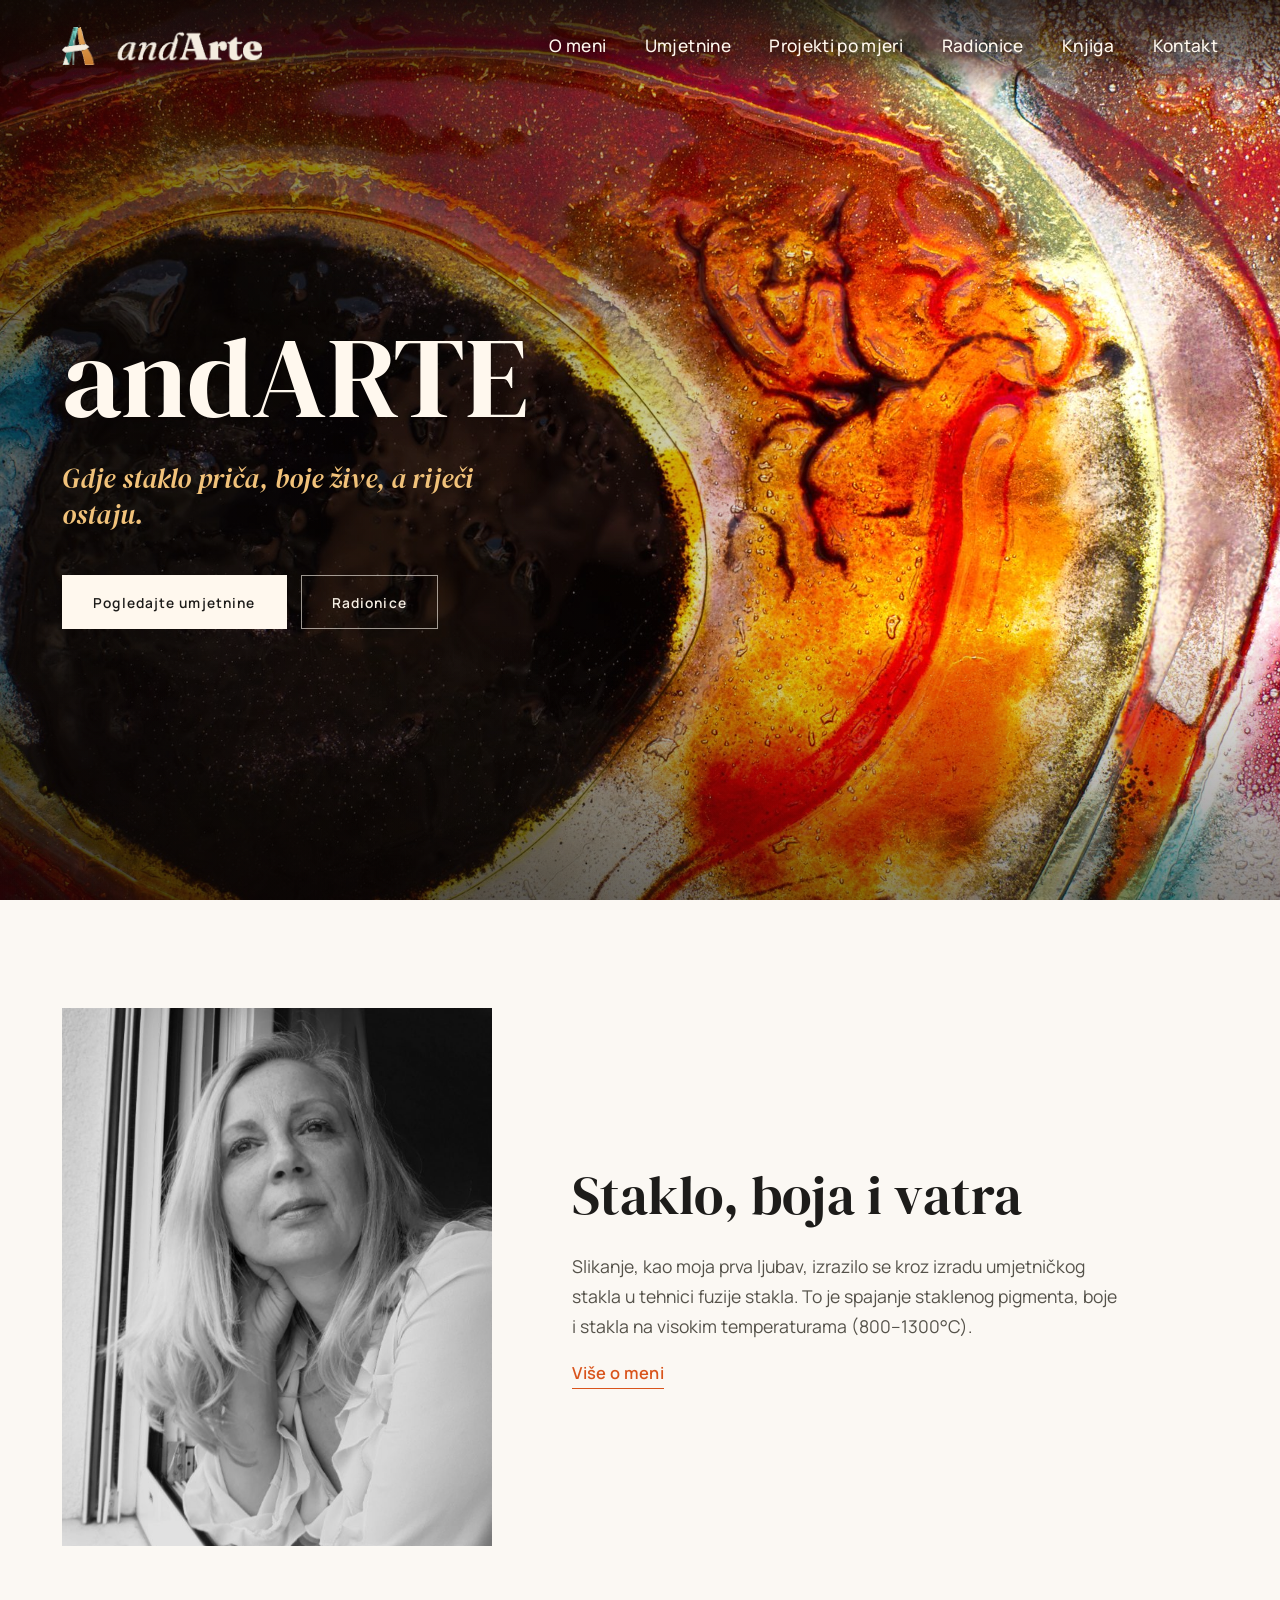
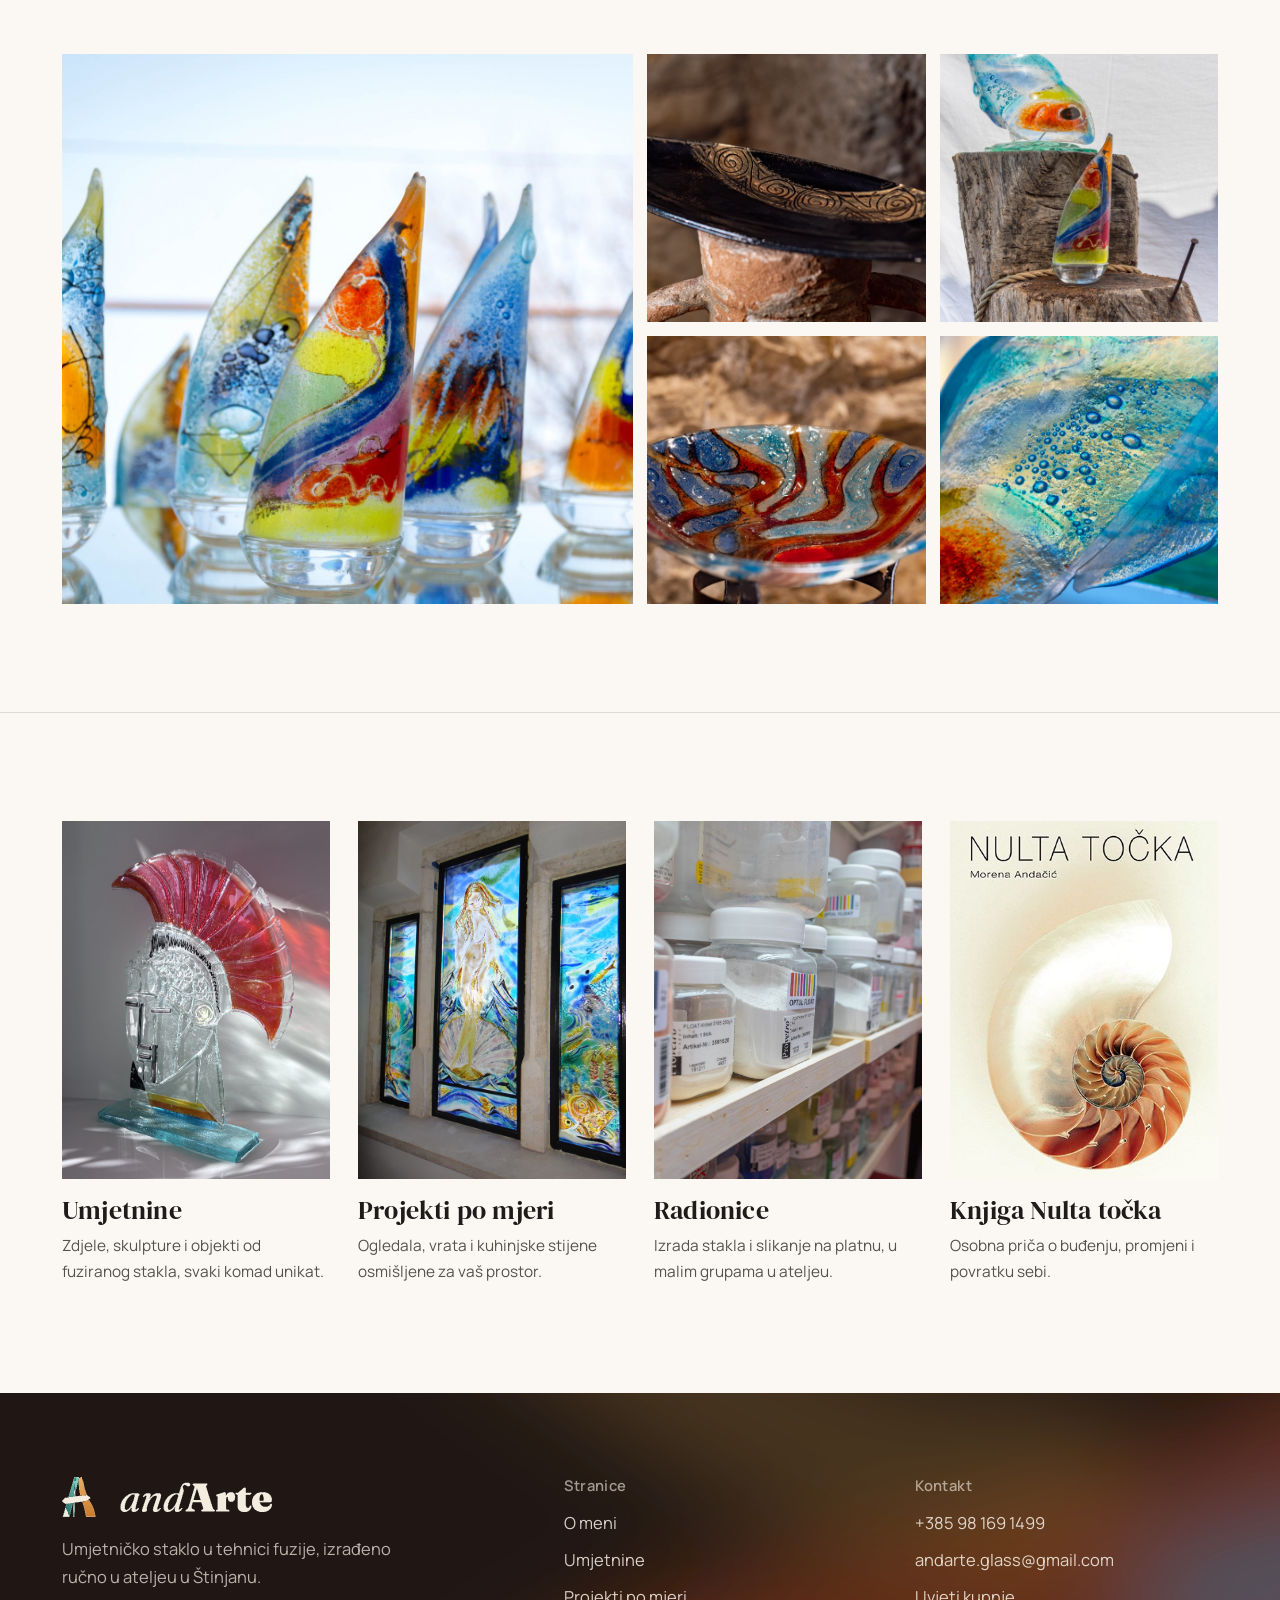
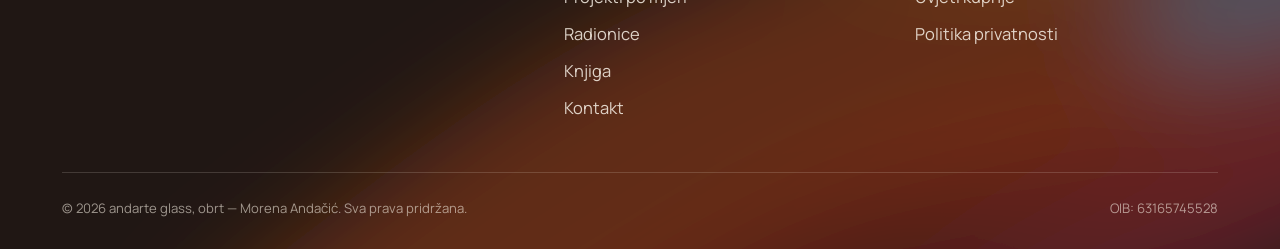
==== commit 7c6aee52: "Fix footer location to Štinjan and remove intro sentence under Radionice heading (6b082c2a1164dcceed" ====
--- a/index.html
+++ b/index.html
@@ -108,7 +108,7 @@
     <div class="footer-grid">
       <div class="footer-brand">
         <img src="images/logo-light.png" alt="andARTE">
-        <p>Umjetničko staklo u tehnici fuzije, izrađeno ručno u ateljeu u Vodnjanu.</p>
+        <p>Umjetničko staklo u tehnici fuzije, izrađeno ručno u ateljeu u Štinjanu.</p>
       </div>
       <div class="footer-col">
         <h2>Stranice</h2>
